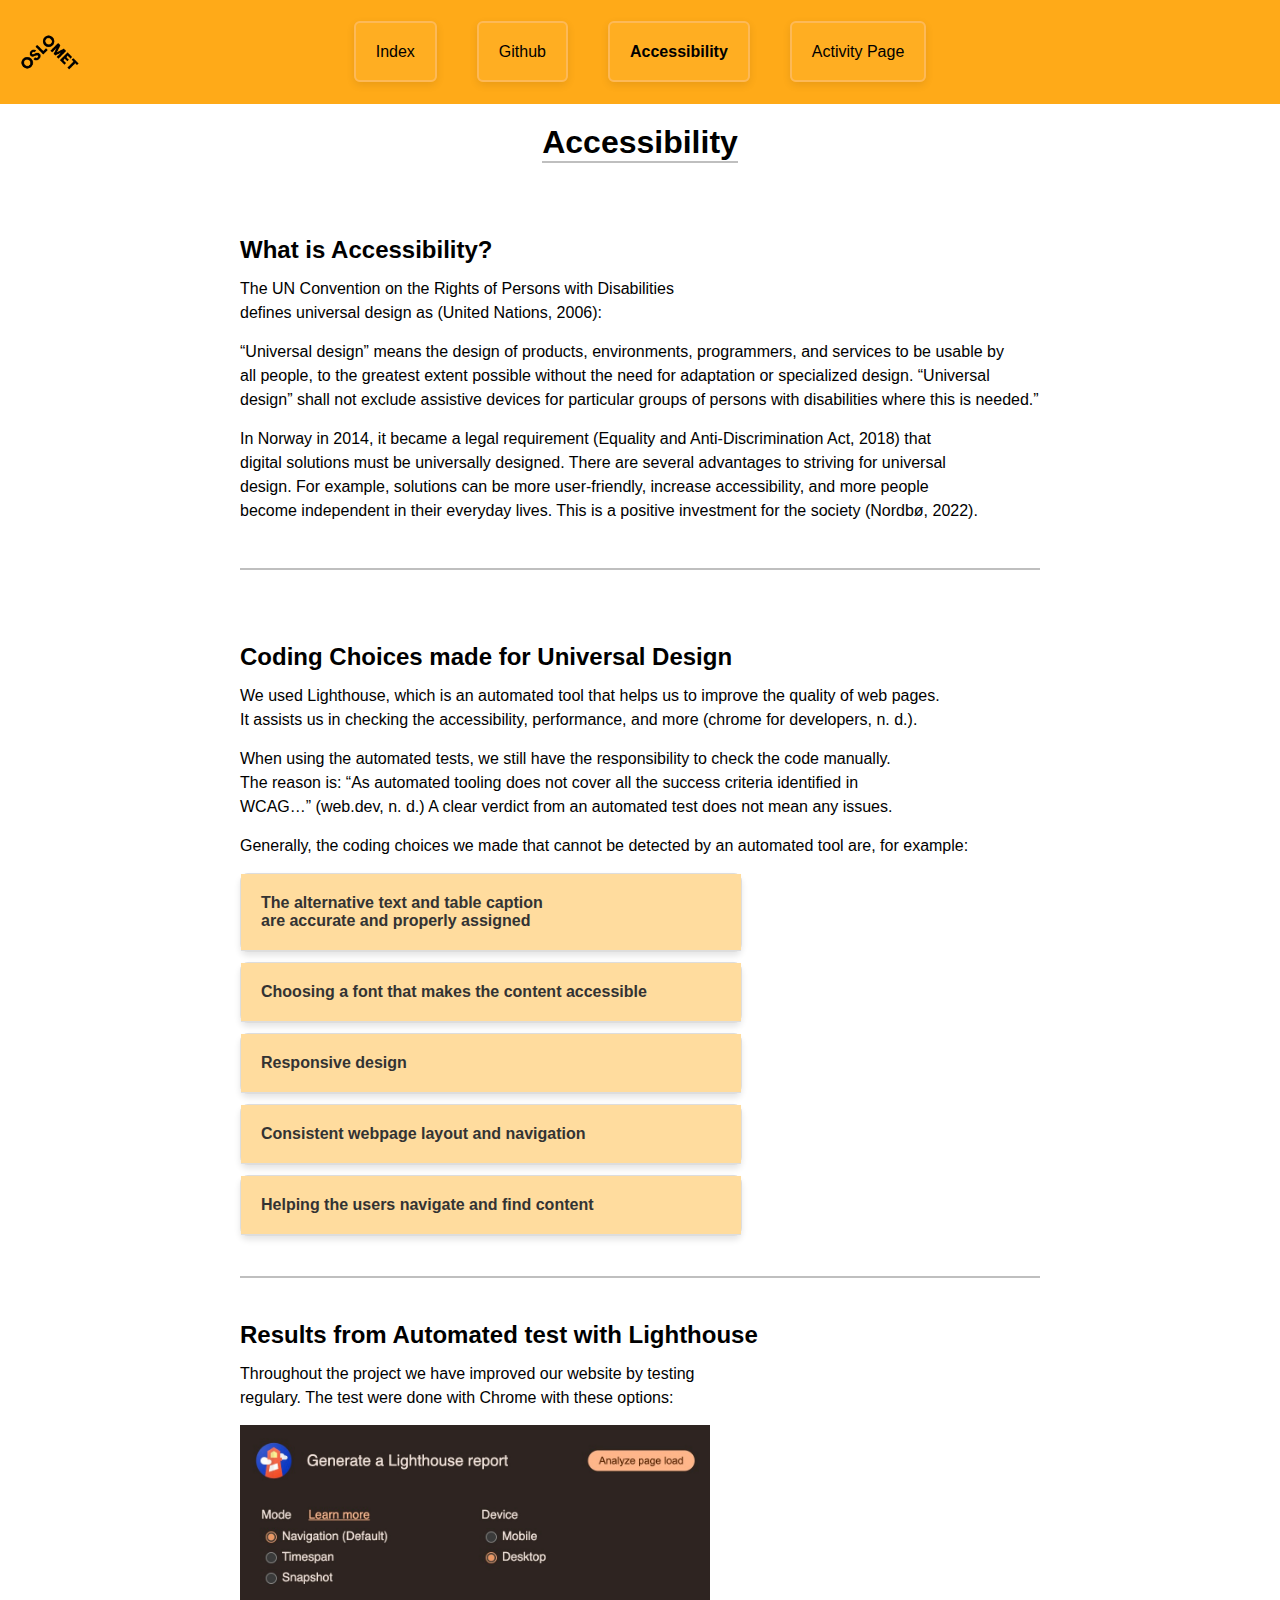
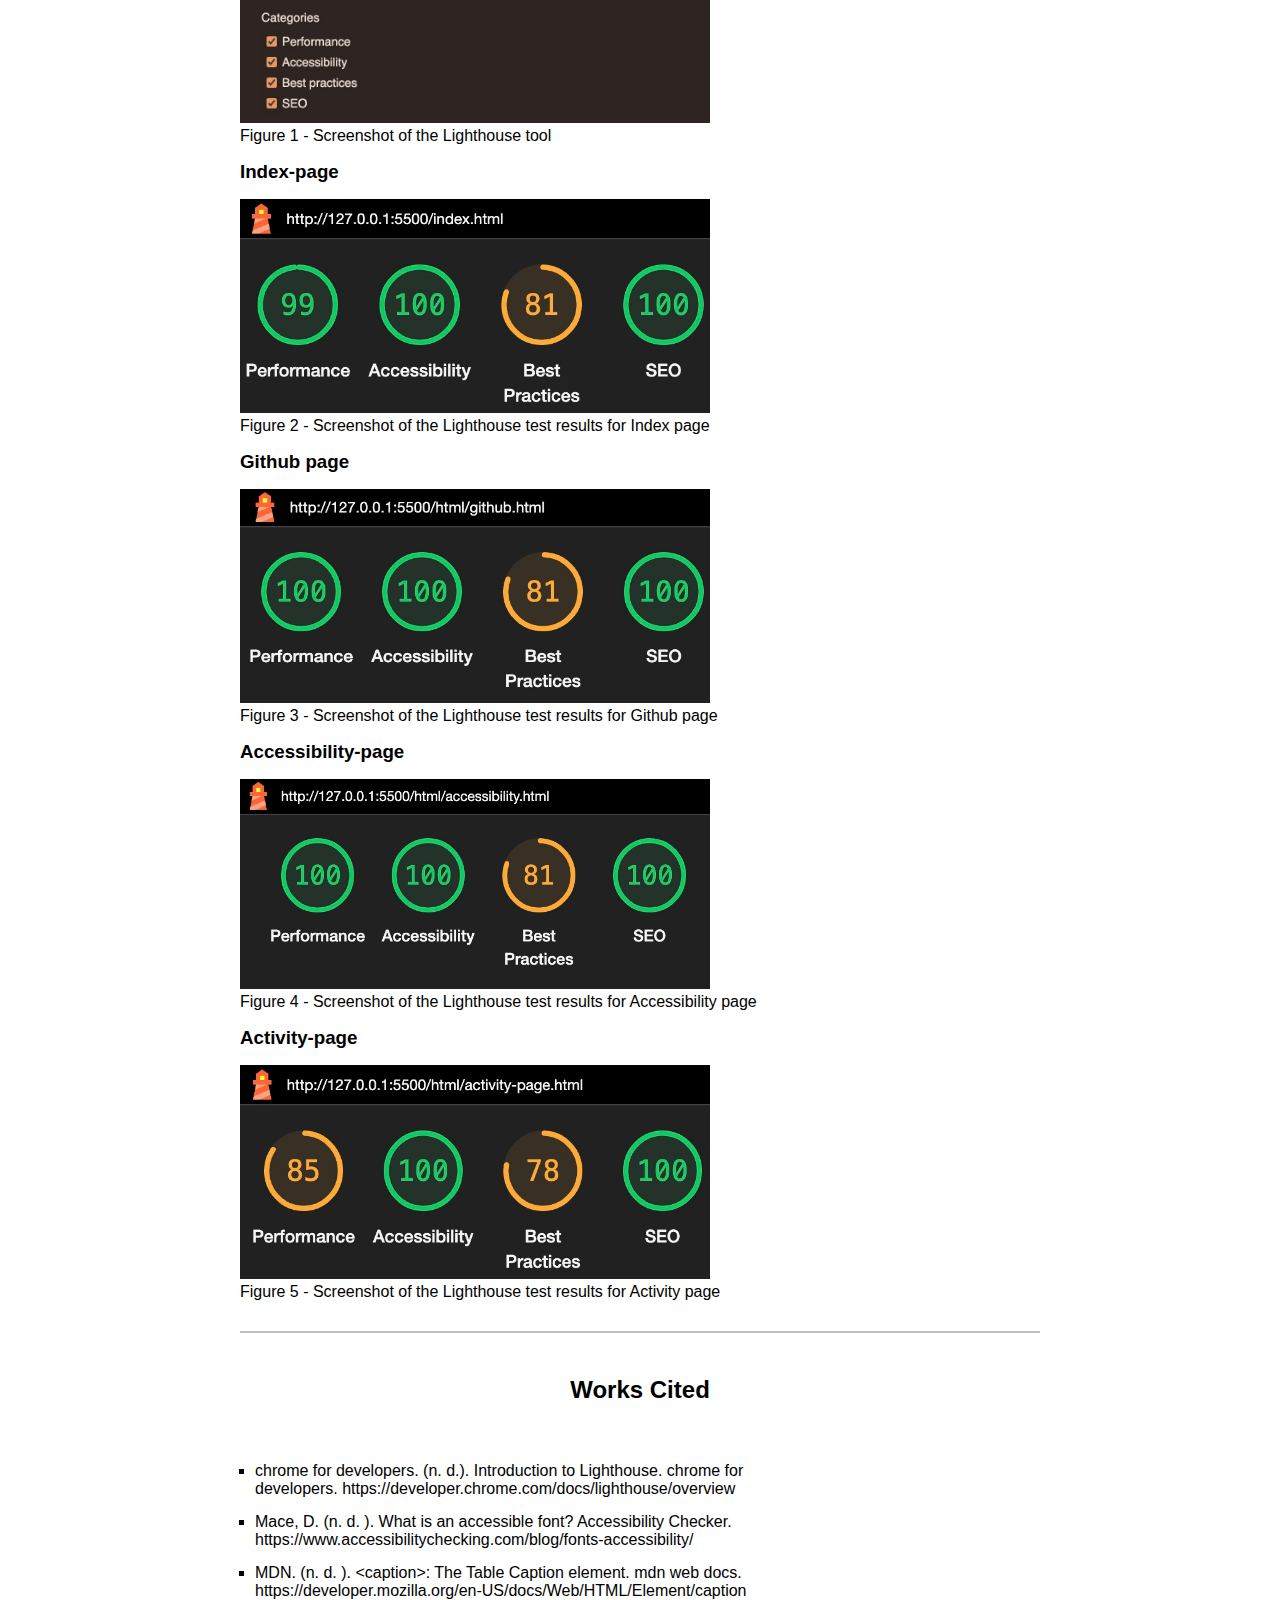
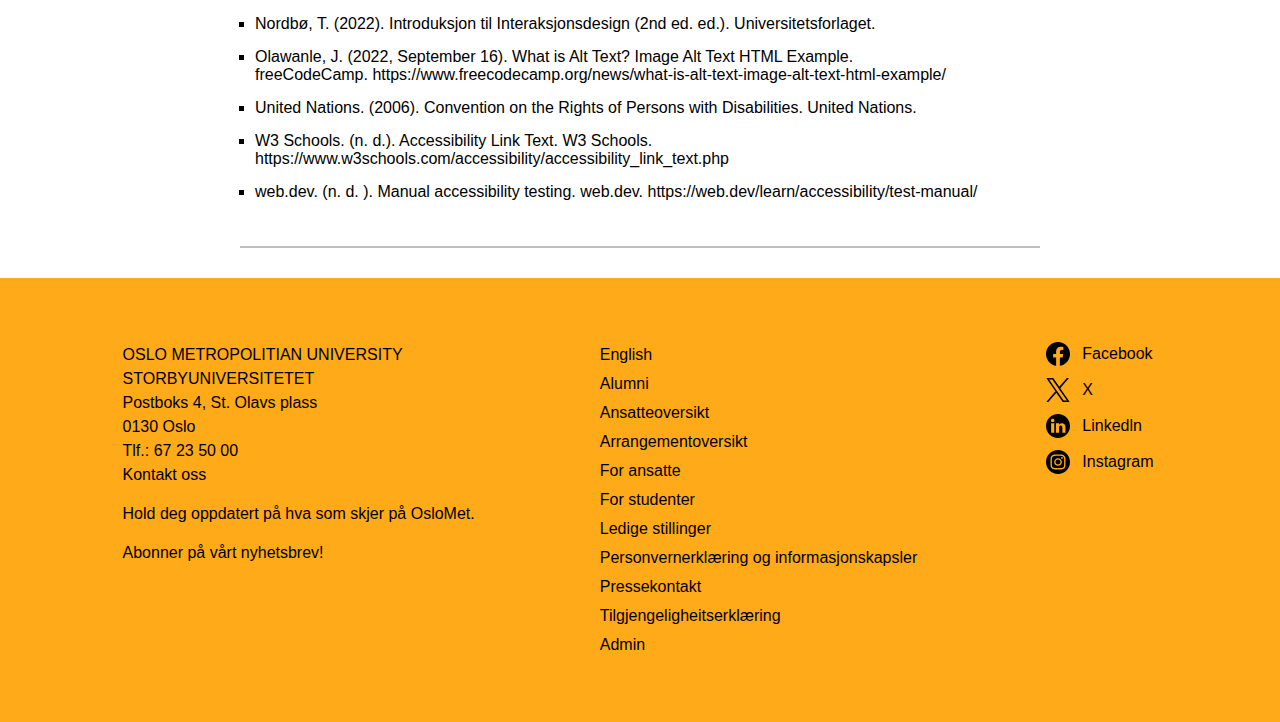
==== html/accessibility.html @ 54fba066 "fixed so oslomet logo hav height and width in accessibvility and activity page" ====
<!DOCTYPE html>
<html lang="en">
    <head>
        <meta charset="UTF-8">
        <meta name="viewport" content="width=device-width, initial-scale=1.0">
        <meta name="description" content="Accessibility Statement for Our Website">
        <link rel="stylesheet" href="../style/main.css">
        <title>Accessibility</title>
    </head>
    <body>
        <header>
            <img id="oslomet-logo" src="../media/transparent-oslomet-logo.png" height="56" width="80" alt="image of oslomet logo">
            <nav>
                <input id="menu-toggle" type="checkbox">
                <label class="dropdown-container" for="menu-toggle">
                    <div class="menu-icon"></div>
                </label>
                <ul class="menu-content">
                    <li><a href="../index.html" class="black-underline-link">Index</a></li>
                    <li><a href="github.html" class="black-underline-link">Github</a></li>
                    <li><a href="#" class="bold-text black-underline-link">Accessibility</a></li>
                    <li><a href="activity-page.html" class="black-underline-link">Activity Page</a></li>
                </ul>
            </nav>
        </header>

        <main>
            <h1>Accessibility</h1>
            <section class="main-section-container">
                    <article class="main-section-box">
                        <h2>What is Accessibility?</h2>
                        <p>
                            The UN Convention on the Rights of Persons with Disabilities
                            defines universal design as (United Nations, 2006): 
                        </p>
                        <p>
                            “Universal design” means the design of products, environments, programmers,
                            and services to be usable by all people, to the greatest extent possible 
                            without the need for adaptation or specialized design.
                            “Universal design” shall not exclude assistive devices for particular
                            groups of persons with disabilities where this is needed.”
                        </p>
                        <p>
                            In Norway in 2014, it became a legal requirement (Equality and Anti-Discrimination Act, 2018)
                            that digital solutions must be universally designed. There are several advantages to striving
                            for universal design. For example, solutions can be more user-friendly, increase accessibility,
                            and more people become independent in their everyday lives. This is a positive investment for 
                            the society (Nordbø, 2022).
                        </p>
                    </article>
            </section>

            <section class="main-section-container">
                <article class="main-section-box">
                    <h2>Coding Choices made for Universal Design</h2>
                    <p>
                        We used Lighthouse, which is an automated tool that helps us to improve the quality of web pages. 
                        It assists us in checking the accessibility, performance, and more (chrome for developers, n. d.). 
                    </p>
                    <p>
                        When using the automated tests, we still have the responsibility to check the code manually. 
                        The reason is: “As automated tooling does not cover all the success criteria identified in WCAG…” (web.dev, n. d.) 
                        A clear verdict from an automated test does not mean any issues. 
                    </p>
                    <p>
                        Generally, the coding choices we made that cannot be detected by an automated tool are, for example: 
                    </p>

                    <details>
                        <summary>The alternative text and table caption are accurate and properly assigned</summary>
                        <img src="/media/alt-text.jpeg" width="470" alt="Screenshot of html code that shows alternative text for a image">
                        <figcaption>Figure 1 - Screenshot of html code for alternative text.</figcaption>
                        <p>
                            The alternative text is not redundant and is informative and descriptive enough
                            to give the reader “…a sense of what the image is about and what message it conveys.
                            ”(Olawanle, 2022)
                        </p>
                        <img src="/media/caption-text.jpeg" width="470" alt="Screenshot of html code for table caption text.">
                        <figcaption>Figure 2 - Screenshot of html code for table caption.</figcaption>
                        <p>
                            The table caption gives the table an accessible description
                            and it describes the data presented (MDN, n. d.).
                        </p>
                    </details>

                    <details>
                        <summary>Choosing a font that makes the content accessible</summary>
                        <p>
                            The Web Content Accessibility Guidelines (WCAG) don’t define a specific font to use.
                            After doing some research and comparing different fonts, we chose different fonts based
                            on the guidelines. The goal is to make the text easy to see and read (Mace, n. d. ).
                        </p>
                        <p>
                            In addition, to make the text readable and understandable we limited the width.
                            This prevents the text from spreading out and becoming difficult to read.  
                        </p>
                    </details>

                    <details>
                        <summary>Responsive design</summary>
                        <img src="/media/media-flex.jpeg" width="470" alt="Screenshot of css code for better scaling of footer">
                        <figcaption>Figure 1 - Screenshot of css code for footer</figcaption>
                        <p>
                            Scalability is important because we are using different devices every day. 
                            The goal is to make a website that looks good and functional on all screens/devices (Nordbø, 2022). 
                        </p>
                        <p>
                            We did this by using flexboxes and media queries to, for example,
                            adapt to different viewport widths to get a seamless scaling. 
                        </p>
                    </details>

                    <details>
                        <summary>Consistent webpage layout and navigation</summary>
                        <p>
                            Similar layout and navigation of index-page, GitHub-page, 
                            and Accessibility-page to make it predictable for the readers.
                        </p>
                    </details>

                    <details>
                        <summary>Helping the users navigate and find content</summary>
                        <img src="/media/button-link.jpeg" width="470" alt="Screenshot of example of good accessible link text">
                        <figcaption>Figure 1 - Screenshot of html code for button with accessible link text</figcaption>
                        <ul class="list-decoration">
                            <li>
                                Predictable, logical order of the content of the website.
                            </li>
                            <li>The links and buttons have accessible link texts to give information 
                                to the reader about what they will expect by clicking on the link (W3 Schools, n. d.). 
                            </li>
                            <li>
                                Familiar elements, such as underlined links, blue when not visited, and purple when visited. 
                                Links can increase readability and “scanning” of pages.
                            </li>
                        </ul>
                    </details>
                </article>
                <article class="main-section-box">
                    <h2>Results from Automated test with Lighthouse</h2>
                    <p>
                        Throughout the project we have improved our website by testing regulary.
                        The test were done with Chrome with these options: 
                    </p>
                    <img src="/media/lighthouse.jpeg" width="470" height="298" alt="Screenshot of selected option for testing with the tool Lighthouse">
                        <figcaption>Figure 1 - Screenshot of the Lighthouse tool</figcaption>
                    <h3>Index-page</h3>
                    <img src="/media/lighthouse-index.jpeg" width="470" height="214" alt="Screenshot of results from Lighthouse test of index page">
                    <figcaption>Figure 2 - Screenshot of the Lighthouse test results for Index page</figcaption>
                    <h3>Github page</h3>
                    <img src="/media/lighthouse-github.jpeg" width="470" height="214" alt="Screenshot of results from Lighthouse test of github page">
                    <figcaption>Figure 3 - Screenshot of the Lighthouse test results for Github page</figcaption>
                    <h3>Accessibility-page</h3>
                    <img src="/media/lighthouse-acc.jpeg" width="470" height="210" alt="Screenshot of results from Lighthouse test of accessibility page">
                    <figcaption>Figure 4 - Screenshot of the Lighthouse test results for Accessibility page</figcaption>
                    <h3>Activity-page</h3>
                    <img src="/media/lighthouse-activity.jpeg" width="470" height="214" alt="Screenshot of results from Lighthouse test of activity page">
                    <figcaption>Figure 5 - Screenshot of the Lighthouse test results for Activity page</figcaption>
                </article>
            </section>
            <div class="main-section-container">
                <h2>Works Cited</h2>
                <section class="main-section-box">
                    <ul class="list-decoration">
                        <li>chrome for developers. (n. d.). Introduction to Lighthouse. chrome for developers. https://developer.chrome.com/docs/lighthouse/overview</li>
                        <li> Mace, D. (n. d. ). What is an accessible font? Accessibility Checker. https://www.accessibilitychecking.com/blog/fonts-accessibility/</li>
                        <li> MDN. (n. d. ). &lt;caption&gt;: The Table Caption element. mdn web docs. https://developer.mozilla.org/en-US/docs/Web/HTML/Element/caption</li>
                        <li>Nordbø, T. (2022). Introduksjon til Interaksjonsdesign (2nd ed. ed.). Universitetsforlaget.</li>
                        <li>Olawanle, J. (2022, September 16). What is Alt Text? Image Alt Text HTML Example. freeCodeCamp. https://www.freecodecamp.org/news/what-is-alt-text-image-alt-text-html-example/</li>
                        <li>United Nations. (2006). Convention on the Rights of Persons with Disabilities. United Nations.</li>
                        <li>W3 Schools. (n. d.). Accessibility Link Text. W3 Schools. https://www.w3schools.com/accessibility/accessibility_link_text.php</li>
                        <li>web.dev. (n. d. ). Manual accessibility testing. web.dev. https://web.dev/learn/accessibility/test-manual/</li>
                    </ul>
                </section>
            </div>
        </main>
        <footer class="footerflex">
            <div>
                <address class="address">
                    OSLO METROPOLITIAN UNIVERSITY<br />
                    STORBYUNIVERSITETET<br />
                    Postboks 4, St. Olavs plass<br />
                    0130 Oslo<br />
                    Tlf.: 67 23 50 00<br />
                    <a class="black-underline-link" href="https://www.oslomet.no/om/kontakt">Kontakt oss</a>
                </address>
                <p>Hold deg oppdatert på hva som skjer på OsloMet.</p>
                <a href="https://www.oslomet.no/nyhetsbrev" class="black-underline-link">Abonner på vårt nyhetsbrev!</a>
            </div>  
            <div>
                <ul class="no-bullet">
                    <li><a href="https://www.oslomet.no/en" class="black-underline-link">English</a></li>
                    <!--Bør den flyttes opp til nav bar?-->
                    <li><a href="https://www.oslomet.no/alumni" class="black-underline-link">Alumni</a></li>
                    <li><a href="https://www.oslomet.no/om/ansatteoversikt" class="black-underline-link">Ansatteoversikt</a></li>
                    <li><a href="https://www.oslomet.no/om/arrangement/arrangementsoversikt" class="black-underline-link">Arrangementoversikt</a></li>
                    <li><a href="https://www.oslomet.no/om/for-ansatte" class="black-underline-link">For ansatte</a></li>
                    <li><a href="https://www.oslomet.no/om/for-studenter" class="black-underline-link">For studenter</a></li>
                    <li><a href="https://www.oslomet.no/om/ledige-stillinger" class="black-underline-link">Ledige stillinger</a></li>
                    <li><a href="https://www.oslomet.no/om/personvernerklering-informasjonskapslar" class="black-underline-link">Personvernerklæring og informasjonskapsler</a></li>
                    <li><a href="https://www.oslomet.no/om/pressekontakt" class="black-underline-link">Pressekontakt</a></li>
                    <li><a href="https://www.oslomet.no/om/tilgjengelegheitserklering" class="black-underline-link">Tilgjengeligheitserklæring</a></li>
                    <li><a href="https://www-admin.oslomet.no/admin/view/content/58148" class="black-underline-link">Admin</a></li>
                </ul>
            </div>
            
            <div class="footerright">
                <div class="social-media">
                    <img src="../media/facebook.svg" alt="facebook social media icon" class="icon">
                    <a href="https://www.facebook.com/oslomet/" class="black-underline-link">Facebook</a>
                </div>
                <div  class="social-media">
                    <img src="../media/x.svg" alt="x icon" class="icon">
                    <a href="https://x.com/i/flow/login?redirect_after_login=%2Foslomet" class="black-underline-link">X</a>
                </div>
                <div class="social-media">
                    <img src="../media/linkedin.svg" alt="linkedin social media icon" class="icon">
                    <a href="https://www.linkedin.com/school/oslomet/posts/?feedView=all" class="black-underline-link">Linkedln</a>
                </div>
                <div  class="social-media">
                    <img src="../media/instagram.svg" alt="instagram social media icon" class="icon">
                    <a href="https://www.instagram.com/oslomet/?hl=nb" class="black-underline-link">Instagram</a>
                </div>

            </div>
        </footer>
    </body>
</html>
---- style/main.css ----
/*Stores variable colors in root to be re-used in the project*/
:root {
    --background: #ffffff;
    --primary-color: #ffaa18;
    --text-color: #000000;
}

/*Define what font and font size to be used in the project (inside the <html> element)*/
html {
    font-family: Arial, "Times New Roman", Calibri, Helvetica, Verdana,
        sans-serif; /* Based on the 'WCAG Guideline 1.4 Distinguishable'
    these fonts fulfills the requirement the best, info from https://www.accessibilitychecking.com/blog/fonts-accessibility/#stk-5 */
    font-size: 1rem;
}

/*Remove all default margin and padding for all elements, this gives precise control  */
* {
    margin: 0;
    padding: 0;
}

/*Gives the background color of the document the color of -> variable --background*/
body {
    background-color: var(--background);
}

h1 {
    color: var(--text-color);
    font-weight: 800;
    text-align: center;
    margin: 20px auto 0px;
    border: solid rgba(0, 0, 0, 0.252);
    border-width: 0px 0px 2px;
}

/*Gives the text color for these elements (h1,h2,h3) the color of -> variable --text-color */
p,
h2,
h3 {
    color: var(--text-color);
    margin: 15px 0px;
    line-height: 1.5rem;
}


/* Used to apply bold styling to an element, without indicating a higher level of importance like the <strong> element. https://developer.mozilla.org/en-US/docs/Web/HTML/Element/strong */
.bold-text {
    font-weight: bold;
}

/*Gives all links a yellow underline with a 2px thickness*/
a {
    text-decoration: underline;
    text-decoration-color: var(--primary-color);
    text-decoration-thickness: 2px;
    color: blue;
    line-height: 1.5rem;
}

a:hover {
    text-decoration-color: black;
}
a:visited {
    color: rgb(134, 0, 146);
}

.black-underline-link:visited {
    color: var(--text-color);
}
.black-underline-link {
    color: var(--text-color);
}

/*li {list-style: none;} /* Removes all bullet points. Text that need bullet points have the class "bullet-points" */

ul li { /* Trengs det her å legge ul og?*/
    list-style: none;
}
.list-decoration {
    word-break: break-word; /* Handle word breaking */
}
.list-decoration li {
    list-style-position: outside;
    list-style: square;
    margin: 15px;
}


/*targets bullet points to style
.list-decoration li {
    margin: 10px;
}
.list-decoration li::before {
    content: "▲";
    color: var(--primary-color);
    padding: 10px;
    
} */

img {
    max-width: 100%; /* makes sure the image stays within the borders of its parent component*/
    max-height: 100%
}

/* Header specific styling*/

header {
    max-width: 100%;
    display: flex;
    align-items: center;
    justify-content: space-evenly; /*Spaces its children evenly across the header*/
    top: 0;
    padding: 40px 20px;
    background-color: var(
        --primary-color
    ); /* The color follow WCAG 2.1 AA based on a contrast ratio of 4.5:1. The ratio for this color is 11.02:1.
    The pairings have sufficient contrast for use with normal text, large text and graphics. Checked the contrast ratio with https://venngage.com/tools/accessible-color-palette-generator */
}

#oslomet-logo {
    position: absolute;
    max-width: 80px;
    margin: 0px 10px;
    left: 0;
}

/* Hamburger menu without javascript. The code is taken from the lecturer's tutorial of hamburger menu */

#menu-toggle {
    display: none;
} /* Hides the checkbox, which makes the menu toggle clickable without javascript */

@media (min-width: 761px) {
    .menu-content {
        display: flex;
        justify-content: space-evenly;
        list-style: none;
    }
}

.menu-content li a {
    /*makes buttons for the header menu when not in mobile version*/
    padding: 20px;
    margin: 0px 20px;
    border: 2px solid rgba(253, 188, 104, 0.774); /*adds subtle borde to highlight the edges*/ 
    background-color:#ffae22;
    border-radius: 6px; 
    text-align: center; 
    box-shadow: 0 3px 8px 0px rgba(0, 0, 0, 0.089);
    text-decoration: none; 
    transition: background-color 0.2s ease, color 0.2s ease; 
    cursor: pointer; 
}
.menu-content li a:hover {
    /*enables interactivity when hovering the button*/
    background-color: white;
    color: rgb(231, 150, 0); 
}


@media (max-width: 760px) {
    /* The hamburger menu will replace the row-menu at 700px */
    header {
        /*Ensure the hamburge menu will be on the left side when below 700px*/
        justify-content: left;
    }
    #oslomet-logo {
        right: 0;
        left: auto;
    }
    .menu-content li a {
        /* Remove the button-like appearance for the hamburger menu */
        padding: 0;
        margin: 0;
        border: none;
        background-color: transparent;
        box-shadow: none;
        border-radius: 0;
        text-decoration: underline; 
    }
    .menu-content li a:hover {
        /* Minimal hover effect for mobile */
        background-color: transparent;
        color: var(--primary-color);
        text-decoration: none;
    }
    .menu-content {
        position: sticky;
        z-index: 1; /* Ensure it's in front of other content*/
        list-style: none;
    }
    .menu-icon {
        display: block;
        background-image: url(../media/menu.svg); /* This hamburger menu icon is from https://fonts.google.com/icons */
        background-size: cover;
        filter: brightness(0);
        height: 40px;
        width: 40px;
    }

    .dropdown.container {
        cursor: pointer;
    }

    .menu-content li {
        height: 0px;
        overflow: hidden;
    }

    #menu-toggle:checked ~ .menu-content li {
        height: 1rem;
        width: auto;
        text-align: left;
        padding: 0.5rem 0.5rem 0.5rem 0.5rem;
        background-color: white;
        box-shadow: 0 8px 16px 0px rgba(0, 0, 0, 0.2);
    }

    nav {
        display: flex;
        height: 40px;
    }
}

/*Styling main*/
main {
    margin: 0 15% 30px;
    display: flex;
    flex-direction: column;
    gap: 30px;
    flex-wrap: wrap;
}
/*Reduce margin for the content when entering mobile*/
@media (max-width: 1200px) {
    main {
        margin: 0 8% 30px;
    }
}


/*Styling for course information on index-page*/
.main-section-container {
    display: flex;
    align-items: center;
    flex-direction: column;
    flex-wrap: nowrap;
}

.main-section-box {
    padding: 30px 0px 30px;
    width: 100%;
    max-width: 800px;
    text-wrap: balance;
    border: solid rgba(0, 0, 0, 0.252);
    border-width: 0px 0px 2px;
}

details {
    max-width: 500px;
    border: 1px solid #ddd;
    border-radius: 8px;
    margin: 10px 0;
    background-color: #f9f9f9;
    box-shadow: 0 4px 6px rgba(0, 0, 0, 0.1);
    transition: all 0.3s ease-in-out;
}
summary {
    cursor: pointer;
    padding: 20px;
    font-size: 1rem;
    font-weight: 600;
    color: #333;
    background-color: #ffdc9e;
    border-bottom: 1px solid #ddd;
    display: flex;
    transition: background-color 0.2s ease-in-out;
}

summary:hover {
    background-color: #ffffff;
}

/*This applies the styling to the details element, but excludes it's child summary. */
details > *:not(summary) {
    padding: 15px;
    font-size: 0.9rem;
    color: #555;
    line-height: 1.5rem;
}

details img {padding: 15px 15px 0 15px;}
details p {padding: 0 15px 0 15px}
figcaption {padding-bottom: 0 10px;}


/*main img {
    margin-top: 40px;
} Måtte kommentere ut fordi det påvirket margin av bildene i toggle boksene. La inn en klasse som den for forsidebildet til activitypage i forsidebildet til index*/

/* Used @media to help with scaling of the info-box. */
.page-header-container {
    background-color: #eaeaea; /* Contrast ratio of 17.46:1 with black text, follows WCAG 2.1 AA. Checked the contrast ratio with https://venngage.com/tools/accessible-color-palette-generator. */
    display: flex;
    padding: 30px;
    margin-bottom: -20px;
    justify-content: space-evenly;
    flex-direction: row;
    align-items: flex-start;
    gap: 10px;
    max-width: 100%;
}

@media (max-width: 1031px) {
    .page-header-container {
        gap: 30px;
        flex-direction: column;
    }
}


.topic-group li {
    border: 1px solid #a2a2a2; /* Contrast ratio of 8.23:1 with black text, follows WCAG 2.1 AA. */
    padding: 15px;
    background-color: #eaeaea;
    border-radius: 5px;
    width: fit-content;
}

table {
    width: 100%;
    background: #eaeaea;
    border-collapse: collapse;
}
th,
td {
    border: 1px solid;
    padding: 10px;
    text-align: center;
}
th {
    background-color: #d3d3d3; /* Contrast ratio of #D3D3D3 with black text, follows WCAG 2.1 AA */
}

/* adding margin on top and bottom, to give some spacing between sections */

.address {
    font-style: normal;
    padding: 5px 5px 0px 0px;
    line-height: 1.5rem;
}

/* CSS FOR ACTIVITY PAGE*/

/* Styled the hero heading for a visually appealing. 
Using inspiration and code examples from: https://www.w3schools.com/howto/howto_css_hero_image.asp */
.intro-section {
    position: relative;
    text-align: center;
}

.intro-image {
    max-width: 100%;
    height: auto;
    margin-top: 40px;
}

.info {
    overflow: hidden;
    margin: 0 auto;
    display: flex;
    flex-wrap: wrap;
    flex-direction: row;
    justify-content: space-evenly;
    row-gap: 10px;
    padding: 40px;
    box-sizing: border-box;
}


/* Gives the informaton box a background effect making it easier to see the boxes */
.information-box {
    flex: 1 1 30%;

    max-width: 400px;
    display: flex;
    flex-direction: column;
    align-items: center;
    margin: 10px; /*sett 20px til 10px for at boksene skal være ved siden av hverandre*/
    background-color: #f9f9f9;
    box-shadow: 0 0 15px rgba(0, 0, 0, 0.4);
    padding: 10px;
    border-radius: 5px;
}

/* Only activates when the screens width is 768px or less */
@media (max-width: 768px) {
    .information-box {
        flex: 1 1 90%;
        padding: 0 15px 10px;
        margin: 5px auto;
    }
}

.img-illustration {
    width: 100%;
    height: auto;
    max-width: 350px;
    object-fit: cover;
    display: block;
}

.information {
    flex-grow: 1;
    display: flex;
    align-items: center;
    text-align: center;
    margin-bottom: 20px;
}

/* Styling for the buttons link */
.link-button {
    text-decoration: none;
    border: initial;
    background-color: initial;
    background-color: #60bdff;
    padding: 10px 15px;
    color: black !important; /* Ensures the text is black regardless of parent styles. Source: https://www.w3schools.com/css/css_important.asp */
    border-radius: 25px;
    font-size: 0.7rem;
}
/* Wrapper for position of the button links */
.link-button {
    margin-top: auto;
}

/* Hover effect for the button links */
.link-button:hover {
    cursor: pointer;
    box-shadow: 5px 5px 10px rgba(0, 0, 0, 0.15);
    text-decoration: underline;
}

/* CSS FRA MANDI*/

/* Styling for the field section container */
.field-section {
    display: flex;
    flex-direction: column;
    align-items: center;
    justify-content: center;
    text-align: center;
    padding: 20px;
}

/* Styling for the main heading in the bottom section*/
.main-heading {
    margin-bottom: 15px;
}

/* Styling for introducton text in bottom section*/
.intro-text {
    max-width: 880px;
    margin: 0 auto;
}
/* Styling for the individual field boxes*/
.field-box {
    display: flex;
    flex-direction: column;
    align-items: center;
    max-width: 225px;
    width: 100%;
    text-align: center;
    background-color: #f9f9f9;
    padding: 30px;
    border-radius: 5px;
    box-shadow: 0 0 10px rgba(0, 0, 0, 0.4);
}
/* Styling to make container for all field boxes*/
.container-field {
    padding: 50px 0;
    max-width: 1150px;
    margin: 0 auto;
    display: flex;
    flex-wrap: wrap;
    column-gap: 20px;
    justify-content: center;
    row-gap: 30px;
    margin-bottom: 20px;
}
/* Styling for images inside the field boxes */
.img-field {
    height: auto;
    border-radius: 10px;
    width: 100%; /* or max-width: 100%; */
}
/* Styling for headings inside the field boxes */
.info-heading {
    font-size: 1.2rem;
    margin: 10px 0;
}

/* Styling for the description text inside the field boxes */
.info-description {
    font-size: 0.9rem;
    margin: 10px 0;
    color: #222;
}

/* Styling for the extra information about fields in Oslo */
.field-information {
    max-width: 800px;
    margin: auto;
    padding: 20px;
    background-color: #60bdff;
    border-radius: 8px;
    box-shadow: 0 4px 6px rgba(0, 0, 0, 0.2);
    text-align: center;

    /* Styling for the text about fields in Oslo */
}
.field-text {
    font-size: 1rem;
    color: #000000;
}
/* Responsive styling for mobile devices */
@media (max-width: 768px) {
    .info-box {
        max-width: 100%; /* Full width on smaller screens */
    }
    .container {
        flex-direction: column;
        gap: 15px;
    }
    .info.box {
        max-width: 100%;
        padding: 20px;
    }
}

/* Styled the table so that it is easier for the user to know where they are on the table. 
For example, having different colors on the rows 
Code used in https://www.w3schools.com/css/css_table.asp*/

.info-table {
    border-collapse: collapse;
    width: 100%;
}

.info-table td,
.info-table th {
    border: 1px solid #ddd;
    padding: 15px;
}

.info-table tr:nth-child(even) {
    background-color: #f2f2f2;
}

/* Mobile responsiveness tables */
/*Inspired technique retrieved from https://codepen.io/AllThingsSmitty/pen/MyqmdM*/
@media (max-width: 820px) {
    td {
        display: block;
        text-align: right;
    }

    th {
        display: none;
    }

    table td[rowspan] {
        font-weight: bold;
    }

    .mobile-header-color {
        background-color: rgb(211, 211, 211);
    }

    .mobile-tr {
        border-top: 1.4rem solid #ffffff;
        margin-top: 0.2rem;
        display: block;
    }
    table td[data-label]::before {
        content: attr(data-label) ":  ";
        font-weight: bold;
        font-size: 0.8rem;
        text-transform: uppercase;
        float: left;
    }
}

caption {
    text-align: left;
    padding: 20px 10px 10px 0;
    margin-top: 10px;
}

/* ASIDE STARTS HERE*/

aside {
    background-color: #fdbf60;
    max-width: 100%;
    margin-top: 40px;
}
.aside-container {
    /*Container has display flex and columns to make it wrap into boxes that displays horizontally instead of vertically.*/
    display: flex;
    flex-direction: column;
    margin: auto;
    /*Display max 1000px instead of having % margin, so the boxes does not scale to wide on wide-screen devices*/
    max-width: 1000px;
    /*gap adds additional spacing between the boxes*/
    gap: 30px;
    padding: 50px 0px;
}

.info-aside {
    padding: 35px;
    gap: 10px;
    /* Subtle border and background for emphasis*/
    background: #fffaf1;

    border: 1.5px solid #ffd395;
    border-radius: 8px;
    box-shadow: 0 2px 4px rgba(0, 0, 0, 0.05);
}

@media (max-width: 862px) {
    .info-aside {
        margin: 0%;
        border-radius: 0px;
    }
    .aside-container {
        max-width: 100%;
    }
}

.info-aside:hover {
    box-shadow: 0 4px 8px rgba(0, 0, 0, 0.1);
}

.img-leader {
    max-width: 190px;
    height: auto;
    padding-top: 25px;
    padding-right: 30px;
}

.img-story {
    max-width: 100%;
    height: auto;
    padding-top: 25px;
}

/* FOOTER STARTS HERE */

footer {
    max-width: 100%;
    background-color: var(--primary-color);
    bottom: 0;
    padding: 60px; /* Uniform padding for consistency */
}
footer li {
    /*Give some extra spacing for the list in the footer*/
    margin: 5px 0px;
}

.footerflex {
    display: flex;
    justify-content: space-around;
    align-items: flex-start;
    flex-wrap: wrap;
}

@media (max-width: 900px) {
    .footerflex {
        flex-direction: column;
        gap: 20px;
    }
}

/* Turned it to flexboxs, so it would be possible to place the social media icons beside the text/link */
.footerright {
    display: flex;
    justify-content: space-around;
    flex-direction: column;
    align-items: flex-start;
    padding: 4px;
}

.social-media {
    display: flex;
    align-items: center;
    padding-top: 0px;
    padding-bottom: 12px;
}

.icon {
    /* The free icons is from https://www.iconfinder.com/ */
    height: 24px;
    width: 24px;
    margin-right: 12px;
}

/* FOOTER ENDS HERE*/
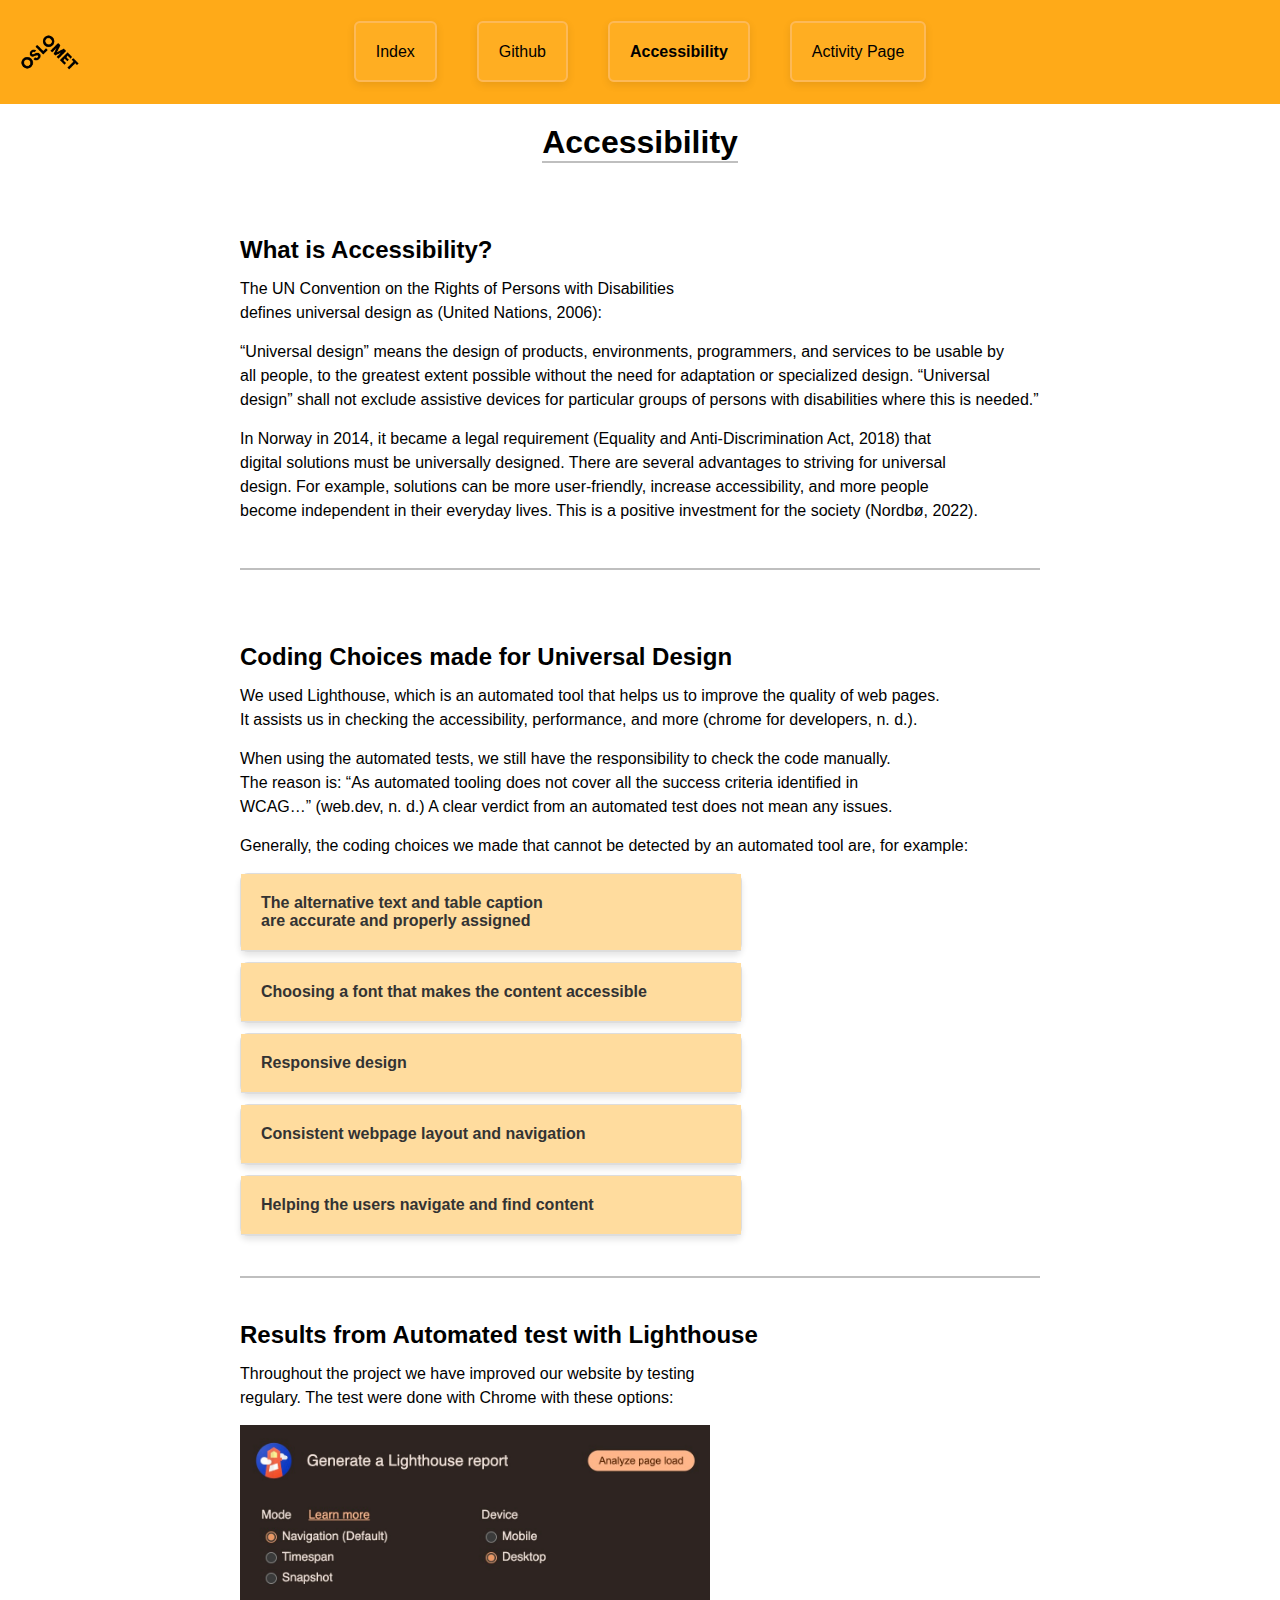
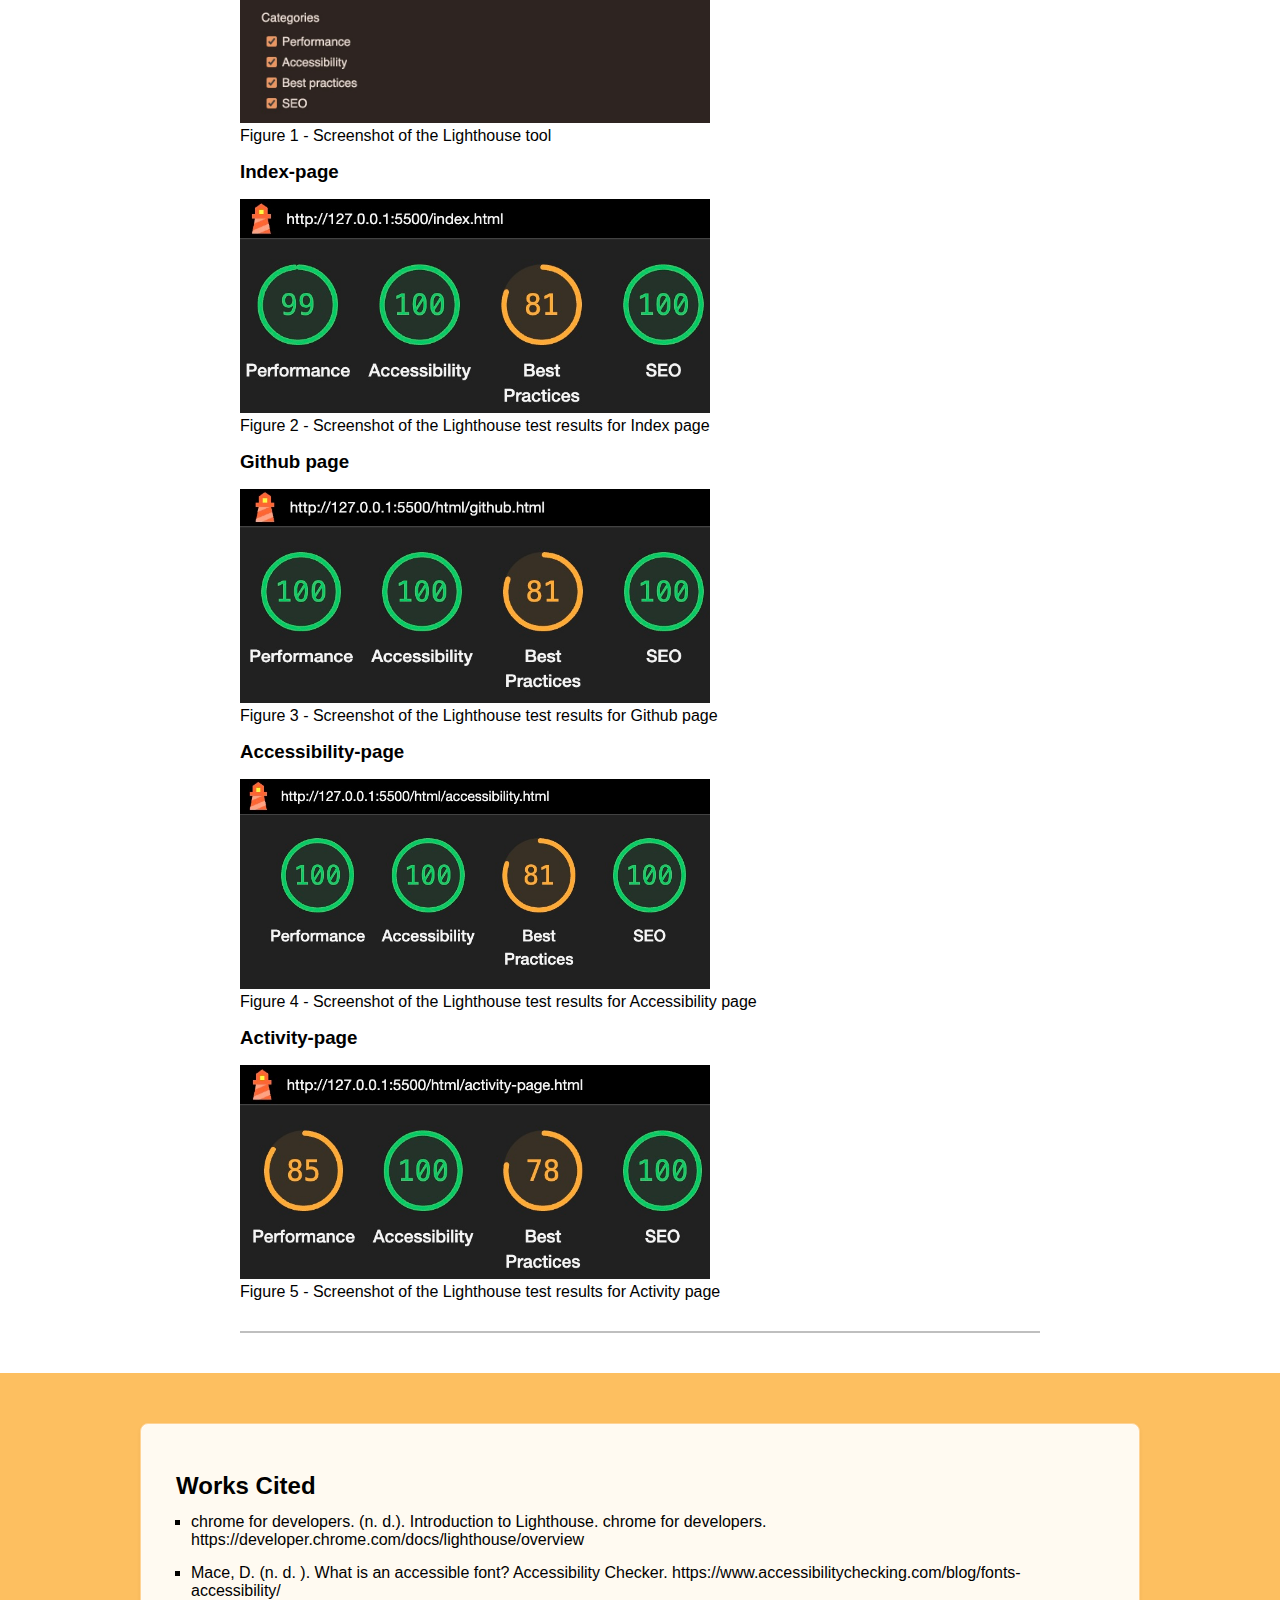
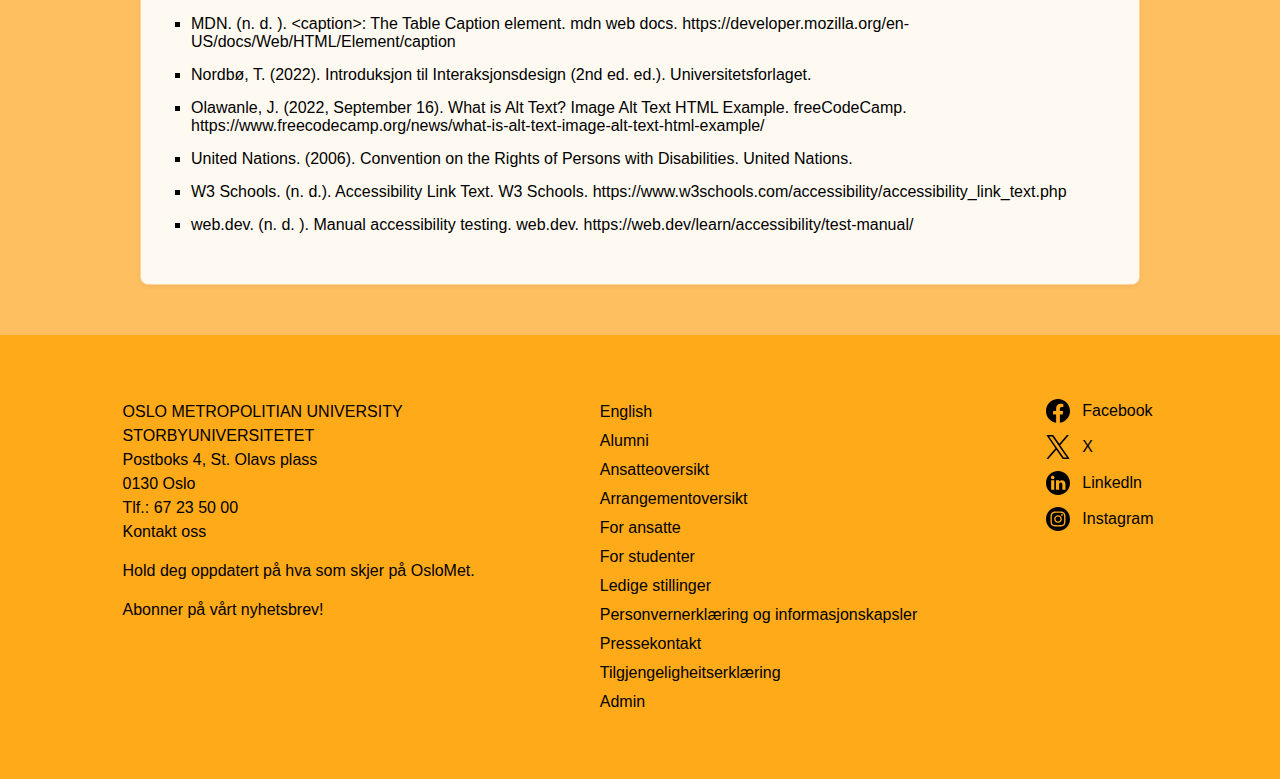
==== commit 4737fd5d: "reworked aside for github and accessibility" ====
--- a/html/accessibility.html
+++ b/html/accessibility.html
@@ -157,10 +157,12 @@
                     <img src="/media/lighthouse-activity.jpeg" width="470" height="214" alt="Screenshot of results from Lighthouse test of activity page">
                     <figcaption>Figure 5 - Screenshot of the Lighthouse test results for Activity page</figcaption>
                 </article>
-            </section>
-            <div class="main-section-container">
-                <h2>Works Cited</h2>
-                <section class="main-section-box">
+            </section>   
+        </main>
+        <aside> 
+            <section class="aside-container">
+                <article class="info-aside">
+                    <h2>Works Cited</h2>
                     <ul class="list-decoration">
                         <li>chrome for developers. (n. d.). Introduction to Lighthouse. chrome for developers. https://developer.chrome.com/docs/lighthouse/overview</li>
                         <li> Mace, D. (n. d. ). What is an accessible font? Accessibility Checker. https://www.accessibilitychecking.com/blog/fonts-accessibility/</li>
@@ -171,9 +173,9 @@
                         <li>W3 Schools. (n. d.). Accessibility Link Text. W3 Schools. https://www.w3schools.com/accessibility/accessibility_link_text.php</li>
                         <li>web.dev. (n. d. ). Manual accessibility testing. web.dev. https://web.dev/learn/accessibility/test-manual/</li>
                     </ul>
-                </section>
-            </div>
-        </main>
+            </article>
+        </section>
+    </aside>
         <footer class="footerflex">
             <div>
                 <address class="address">
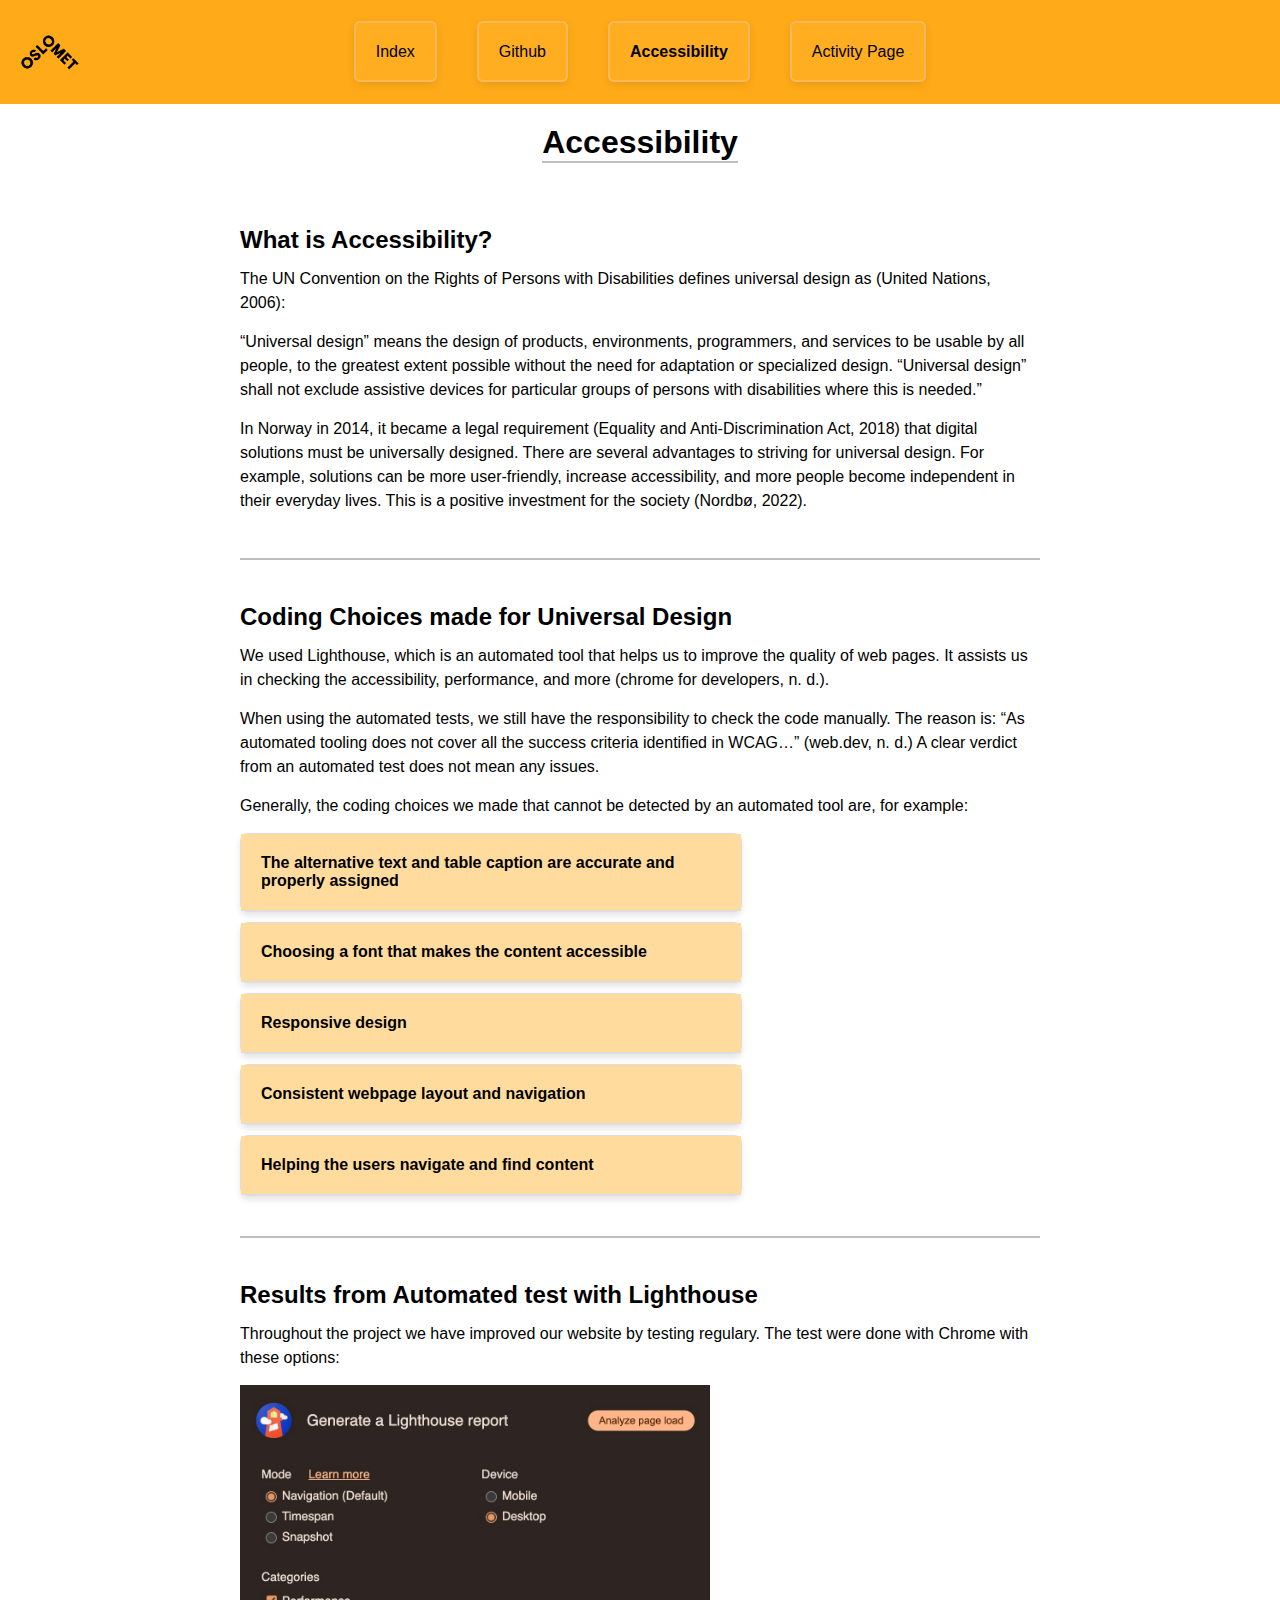
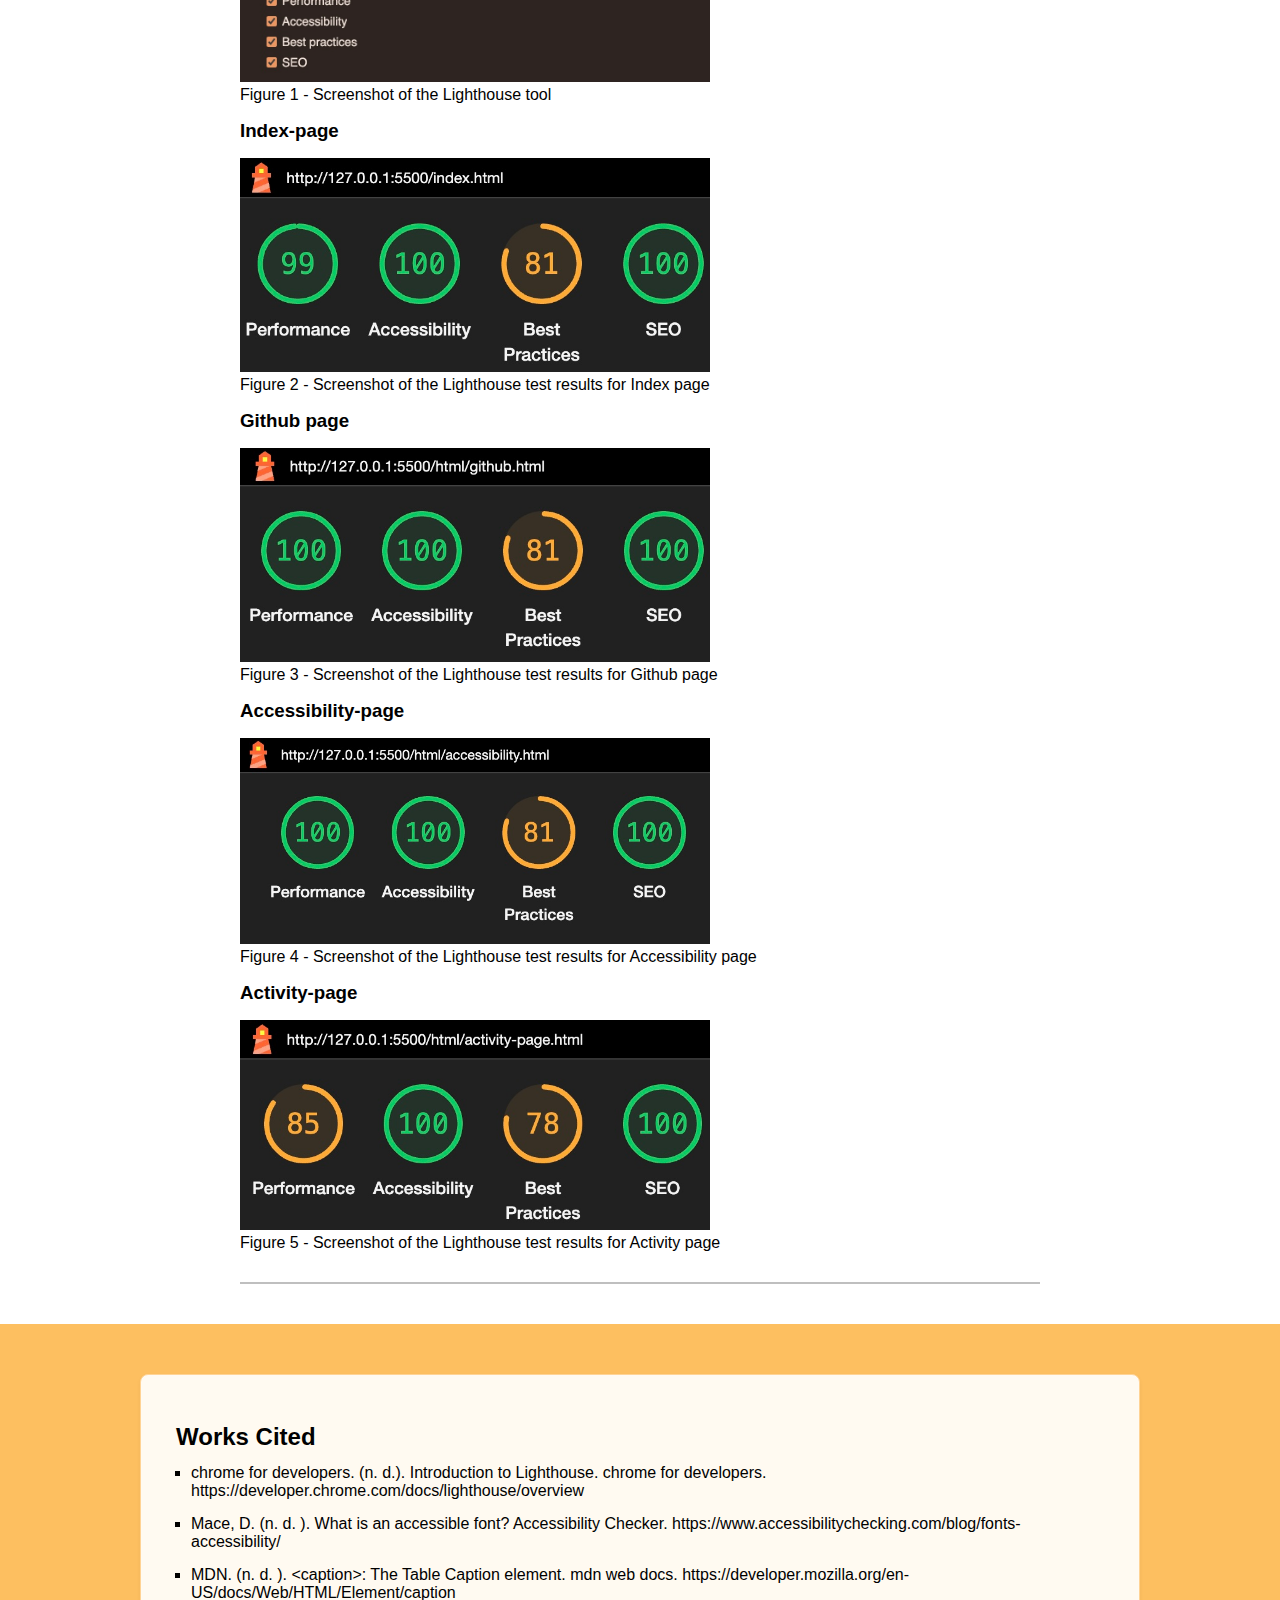
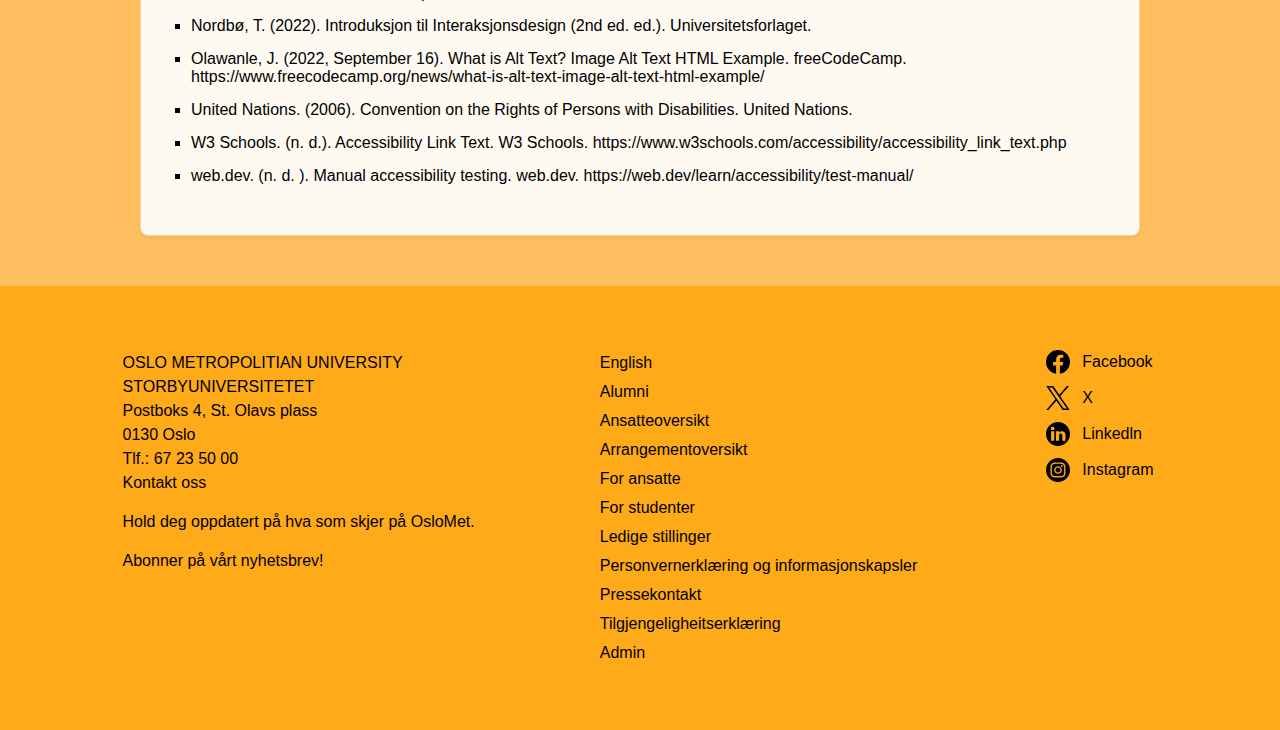
==== commit dcb6f617: "formating" ====
--- a/html/accessibility.html
+++ b/html/accessibility.html
@@ -1,25 +1,53 @@
 <!DOCTYPE html>
 <html lang="en">
     <head>
-        <meta charset="UTF-8">
-        <meta name="viewport" content="width=device-width, initial-scale=1.0">
-        <meta name="description" content="Accessibility Statement for Our Website">
-        <link rel="stylesheet" href="../style/main.css">
+        <meta charset="UTF-8" />
+        <meta name="viewport" content="width=device-width, initial-scale=1.0" />
+        <meta
+            name="description"
+            content="Accessibility Statement for Our Website"
+        />
+        <link rel="stylesheet" href="../style/main.css" />
         <title>Accessibility</title>
     </head>
     <body>
         <header>
-            <img id="oslomet-logo" src="../media/transparent-oslomet-logo.png" height="56" width="80" alt="image of oslomet logo">
+            <img
+                id="oslomet-logo"
+                src="../media/transparent-oslomet-logo.png"
+                height="56"
+                width="80"
+                alt="image of oslomet logo"
+            />
             <nav>
-                <input id="menu-toggle" type="checkbox">
+                <input id="menu-toggle" type="checkbox" />
                 <label class="dropdown-container" for="menu-toggle">
                     <div class="menu-icon"></div>
                 </label>
                 <ul class="menu-content">
-                    <li><a href="../index.html" class="black-underline-link">Index</a></li>
-                    <li><a href="github.html" class="black-underline-link">Github</a></li>
-                    <li><a href="#" class="bold-text black-underline-link">Accessibility</a></li>
-                    <li><a href="activity-page.html" class="black-underline-link">Activity Page</a></li>
+                    <li>
+                        <a href="../index.html" class="black-underline-link">
+                            Index
+                        </a>
+                    </li>
+                    <li>
+                        <a href="github.html" class="black-underline-link">
+                            Github
+                        </a>
+                    </li>
+                    <li>
+                        <a href="#" class="bold-text black-underline-link">
+                            Accessibility
+                        </a>
+                    </li>
+                    <li>
+                        <a
+                            href="activity-page.html"
+                            class="black-underline-link"
+                        >
+                            Activity Page
+                        </a>
+                    </li>
                 </ul>
             </nav>
         </header>
@@ -27,111 +55,176 @@
         <main>
             <h1>Accessibility</h1>
             <section class="main-section-container">
-                    <article class="main-section-box">
-                        <h2>What is Accessibility?</h2>
-                        <p>
-                            The UN Convention on the Rights of Persons with Disabilities
-                            defines universal design as (United Nations, 2006): 
-                        </p>
-                        <p>
-                            “Universal design” means the design of products, environments, programmers,
-                            and services to be usable by all people, to the greatest extent possible 
-                            without the need for adaptation or specialized design.
-                            “Universal design” shall not exclude assistive devices for particular
-                            groups of persons with disabilities where this is needed.”
-                        </p>
-                        <p>
-                            In Norway in 2014, it became a legal requirement (Equality and Anti-Discrimination Act, 2018)
-                            that digital solutions must be universally designed. There are several advantages to striving
-                            for universal design. For example, solutions can be more user-friendly, increase accessibility,
-                            and more people become independent in their everyday lives. This is a positive investment for 
-                            the society (Nordbø, 2022).
-                        </p>
-                    </article>
+                <article class="main-section-box">
+                    <h2>What is Accessibility?</h2>
+                    <p>
+                        The UN Convention on the Rights of Persons with
+                        Disabilities defines universal design as (United
+                        Nations, 2006):
+                    </p>
+                    <p>
+                        “Universal design” means the design of products,
+                        environments, programmers, and services to be usable by
+                        all people, to the greatest extent possible without the
+                        need for adaptation or specialized design. “Universal
+                        design” shall not exclude assistive devices for
+                        particular groups of persons with disabilities where
+                        this is needed.”
+                    </p>
+                    <p>
+                        In Norway in 2014, it became a legal requirement
+                        (Equality and Anti-Discrimination Act, 2018) that
+                        digital solutions must be universally designed. There
+                        are several advantages to striving for universal design.
+                        For example, solutions can be more user-friendly,
+                        increase accessibility, and more people become
+                        independent in their everyday lives. This is a positive
+                        investment for the society (Nordbø, 2022).
+                    </p>
+                </article>
             </section>
 
             <section class="main-section-container">
                 <article class="main-section-box">
                     <h2>Coding Choices made for Universal Design</h2>
                     <p>
-                        We used Lighthouse, which is an automated tool that helps us to improve the quality of web pages. 
-                        It assists us in checking the accessibility, performance, and more (chrome for developers, n. d.). 
-                    </p>
-                    <p>
-                        When using the automated tests, we still have the responsibility to check the code manually. 
-                        The reason is: “As automated tooling does not cover all the success criteria identified in WCAG…” (web.dev, n. d.) 
-                        A clear verdict from an automated test does not mean any issues. 
-                    </p>
-                    <p>
-                        Generally, the coding choices we made that cannot be detected by an automated tool are, for example: 
-                    </p>
-
+                        We used Lighthouse, which is an automated tool that
+                        helps us to improve the quality of web pages. It assists
+                        us in checking the accessibility, performance, and more
+                        (chrome for developers, n. d.).
+                    </p>
+                    <p>
+                        When using the automated tests, we still have the
+                        responsibility to check the code manually. The reason
+                        is: “As automated tooling does not cover all the success
+                        criteria identified in WCAG…” (web.dev, n. d.) A clear
+                        verdict from an automated test does not mean any issues.
+                    </p>
+                    <p>
+                        Generally, the coding choices we made that cannot be
+                        detected by an automated tool are, for example:
+                    </p>
+
+                    <!--Details and summary for decreasing clutter, for an improved user experience-->
                     <details>
-                        <summary>The alternative text and table caption are accurate and properly assigned</summary>
-                        <img src="/media/alt-text.jpeg" width="470" alt="Screenshot of html code that shows alternative text for a image">
-                        <figcaption>Figure 1 - Screenshot of html code for alternative text.</figcaption>
-                        <p>
-                            The alternative text is not redundant and is informative and descriptive enough
-                            to give the reader “…a sense of what the image is about and what message it conveys.
-                            ”(Olawanle, 2022)
-                        </p>
-                        <img src="/media/caption-text.jpeg" width="470" alt="Screenshot of html code for table caption text.">
-                        <figcaption>Figure 2 - Screenshot of html code for table caption.</figcaption>
-                        <p>
-                            The table caption gives the table an accessible description
-                            and it describes the data presented (MDN, n. d.).
+                        <summary>
+                            The alternative text and table caption are accurate
+                            and properly assigned
+                        </summary>
+                        <img
+                            src="/media/alt-text.jpeg"
+                            width="470"
+                            alt="Screenshot of html code that shows alternative text for a image"
+                        />
+                        <figcaption>
+                            Figure 1 - Screenshot of html code for alternative
+                            text.
+                        </figcaption>
+                        <p>
+                            The alternative text is not redundant and is
+                            informative and descriptive enough to give the
+                            reader “…a sense of what the image is about and what
+                            message it conveys. ”(Olawanle, 2022)
+                        </p>
+                        <img
+                            src="/media/caption-text.jpeg"
+                            width="470"
+                            alt="Screenshot of html code for table caption text."
+                        />
+                        <figcaption>
+                            Figure 2 - Screenshot of html code for table
+                            caption.
+                        </figcaption>
+                        <p>
+                            The table caption gives the table an accessible
+                            description and it describes the data presented
+                            (MDN, n. d.).
                         </p>
                     </details>
 
                     <details>
-                        <summary>Choosing a font that makes the content accessible</summary>
-                        <p>
-                            The Web Content Accessibility Guidelines (WCAG) don’t define a specific font to use.
-                            After doing some research and comparing different fonts, we chose different fonts based
-                            on the guidelines. The goal is to make the text easy to see and read (Mace, n. d. ).
-                        </p>
-                        <p>
-                            In addition, to make the text readable and understandable we limited the width.
-                            This prevents the text from spreading out and becoming difficult to read.  
+                        <summary>
+                            Choosing a font that makes the content accessible
+                        </summary>
+                        <p>
+                            The Web Content Accessibility Guidelines (WCAG)
+                            don’t define a specific font to use. After doing
+                            some research and comparing different fonts, we
+                            chose different fonts based on the guidelines. The
+                            goal is to make the text easy to see and read (Mace,
+                            n. d. ).
+                        </p>
+                        <p>
+                            In addition, to make the text readable and
+                            understandable we limited the width. This prevents
+                            the text from spreading out and becoming difficult
+                            to read.
                         </p>
                     </details>
 
                     <details>
                         <summary>Responsive design</summary>
-                        <img src="/media/media-flex.jpeg" width="470" alt="Screenshot of css code for better scaling of footer">
-                        <figcaption>Figure 1 - Screenshot of css code for footer</figcaption>
-                        <p>
-                            Scalability is important because we are using different devices every day. 
-                            The goal is to make a website that looks good and functional on all screens/devices (Nordbø, 2022). 
-                        </p>
-                        <p>
-                            We did this by using flexboxes and media queries to, for example,
-                            adapt to different viewport widths to get a seamless scaling. 
+                        <img
+                            src="/media/media-flex.jpeg"
+                            width="470"
+                            alt="Screenshot of css code for better scaling of footer"
+                        />
+                        <figcaption>
+                            Figure 1 - Screenshot of css code for footer
+                        </figcaption>
+                        <p>
+                            Scalability is important because we are using
+                            different devices every day. The goal is to make a
+                            website that looks good and functional on all
+                            screens/devices (Nordbø, 2022).
+                        </p>
+                        <p>
+                            We did this by using flexboxes and media queries to,
+                            for example, adapt to different viewport widths to
+                            get a seamless scaling.
                         </p>
                     </details>
 
                     <details>
-                        <summary>Consistent webpage layout and navigation</summary>
-                        <p>
-                            Similar layout and navigation of index-page, GitHub-page, 
-                            and Accessibility-page to make it predictable for the readers.
+                        <summary>
+                            Consistent webpage layout and navigation
+                        </summary>
+                        <p>
+                            Similar layout and navigation of index-page,
+                            GitHub-page, and Accessibility-page to make it
+                            predictable for the readers.
                         </p>
                     </details>
 
                     <details>
-                        <summary>Helping the users navigate and find content</summary>
-                        <img src="/media/button-link.jpeg" width="470" alt="Screenshot of example of good accessible link text">
-                        <figcaption>Figure 1 - Screenshot of html code for button with accessible link text</figcaption>
+                        <summary>
+                            Helping the users navigate and find content
+                        </summary>
+                        <img
+                            src="/media/button-link.jpeg"
+                            width="470"
+                            alt="Screenshot of example of good accessible link text"
+                        />
+                        <figcaption>
+                            Figure 1 - Screenshot of html code for button with
+                            accessible link text
+                        </figcaption>
                         <ul class="list-decoration">
                             <li>
-                                Predictable, logical order of the content of the website.
-                            </li>
-                            <li>The links and buttons have accessible link texts to give information 
-                                to the reader about what they will expect by clicking on the link (W3 Schools, n. d.). 
+                                Predictable, logical order of the content of the
+                                website.
                             </li>
                             <li>
-                                Familiar elements, such as underlined links, blue when not visited, and purple when visited. 
-                                Links can increase readability and “scanning” of pages.
+                                The links and buttons have accessible link texts
+                                to give information to the reader about what
+                                they will expect by clicking on the link (W3
+                                Schools, n. d.).
+                            </li>
+                            <li>
+                                Familiar elements, such as underlined links,
+                                blue when not visited, and purple when visited.
+                                Links can increase readability and “scanning” of
+                                pages.
                             </li>
                         </ul>
                     </details>
@@ -139,91 +232,285 @@
                 <article class="main-section-box">
                     <h2>Results from Automated test with Lighthouse</h2>
                     <p>
-                        Throughout the project we have improved our website by testing regulary.
-                        The test were done with Chrome with these options: 
-                    </p>
-                    <img src="/media/lighthouse.jpeg" width="470" height="298" alt="Screenshot of selected option for testing with the tool Lighthouse">
-                        <figcaption>Figure 1 - Screenshot of the Lighthouse tool</figcaption>
+                        Throughout the project we have improved our website by
+                        testing regulary. The test were done with Chrome with
+                        these options:
+                    </p>
+                    <img
+                        src="/media/lighthouse.jpeg"
+                        width="470"
+                        height="298"
+                        alt="Screenshot of selected option for testing with the tool Lighthouse"
+                    />
+                    <figcaption>
+                        Figure 1 - Screenshot of the Lighthouse tool
+                    </figcaption>
                     <h3>Index-page</h3>
-                    <img src="/media/lighthouse-index.jpeg" width="470" height="214" alt="Screenshot of results from Lighthouse test of index page">
-                    <figcaption>Figure 2 - Screenshot of the Lighthouse test results for Index page</figcaption>
+                    <img
+                        src="/media/lighthouse-index.jpeg"
+                        width="470"
+                        height="214"
+                        alt="Screenshot of results from Lighthouse test of index page"
+                    />
+                    <figcaption>
+                        Figure 2 - Screenshot of the Lighthouse test results for
+                        Index page
+                    </figcaption>
                     <h3>Github page</h3>
-                    <img src="/media/lighthouse-github.jpeg" width="470" height="214" alt="Screenshot of results from Lighthouse test of github page">
-                    <figcaption>Figure 3 - Screenshot of the Lighthouse test results for Github page</figcaption>
+                    <img
+                        src="/media/lighthouse-github.jpeg"
+                        width="470"
+                        height="214"
+                        alt="Screenshot of results from Lighthouse test of github page"
+                    />
+                    <figcaption>
+                        Figure 3 - Screenshot of the Lighthouse test results for
+                        Github page
+                    </figcaption>
                     <h3>Accessibility-page</h3>
-                    <img src="/media/lighthouse-acc.jpeg" width="470" height="210" alt="Screenshot of results from Lighthouse test of accessibility page">
-                    <figcaption>Figure 4 - Screenshot of the Lighthouse test results for Accessibility page</figcaption>
+                    <img
+                        src="/media/lighthouse-acc.jpeg"
+                        width="470"
+                        height="210"
+                        alt="Screenshot of results from Lighthouse test of accessibility page"
+                    />
+                    <figcaption>
+                        Figure 4 - Screenshot of the Lighthouse test results for
+                        Accessibility page
+                    </figcaption>
                     <h3>Activity-page</h3>
-                    <img src="/media/lighthouse-activity.jpeg" width="470" height="214" alt="Screenshot of results from Lighthouse test of activity page">
-                    <figcaption>Figure 5 - Screenshot of the Lighthouse test results for Activity page</figcaption>
+                    <img
+                        src="/media/lighthouse-activity.jpeg"
+                        width="470"
+                        height="214"
+                        alt="Screenshot of results from Lighthouse test of activity page"
+                    />
+                    <figcaption>
+                        Figure 5 - Screenshot of the Lighthouse test results for
+                        Activity page
+                    </figcaption>
                 </article>
-            </section>   
+            </section>
         </main>
-        <aside> 
+        <aside>
             <section class="aside-container">
                 <article class="info-aside">
                     <h2>Works Cited</h2>
                     <ul class="list-decoration">
-                        <li>chrome for developers. (n. d.). Introduction to Lighthouse. chrome for developers. https://developer.chrome.com/docs/lighthouse/overview</li>
-                        <li> Mace, D. (n. d. ). What is an accessible font? Accessibility Checker. https://www.accessibilitychecking.com/blog/fonts-accessibility/</li>
-                        <li> MDN. (n. d. ). &lt;caption&gt;: The Table Caption element. mdn web docs. https://developer.mozilla.org/en-US/docs/Web/HTML/Element/caption</li>
-                        <li>Nordbø, T. (2022). Introduksjon til Interaksjonsdesign (2nd ed. ed.). Universitetsforlaget.</li>
-                        <li>Olawanle, J. (2022, September 16). What is Alt Text? Image Alt Text HTML Example. freeCodeCamp. https://www.freecodecamp.org/news/what-is-alt-text-image-alt-text-html-example/</li>
-                        <li>United Nations. (2006). Convention on the Rights of Persons with Disabilities. United Nations.</li>
-                        <li>W3 Schools. (n. d.). Accessibility Link Text. W3 Schools. https://www.w3schools.com/accessibility/accessibility_link_text.php</li>
-                        <li>web.dev. (n. d. ). Manual accessibility testing. web.dev. https://web.dev/learn/accessibility/test-manual/</li>
+                        <li>
+                            chrome for developers. (n. d.). Introduction to
+                            Lighthouse. chrome for developers.
+                            https://developer.chrome.com/docs/lighthouse/overview
+                        </li>
+                        <li>
+                            Mace, D. (n. d. ). What is an accessible font?
+                            Accessibility Checker.
+                            https://www.accessibilitychecking.com/blog/fonts-accessibility/
+                        </li>
+                        <li>
+                            MDN. (n. d. ). &lt;caption&gt;: The Table Caption
+                            element. mdn web docs.
+                            https://developer.mozilla.org/en-US/docs/Web/HTML/Element/caption
+                        </li>
+                        <li>
+                            Nordbø, T. (2022). Introduksjon til
+                            Interaksjonsdesign (2nd ed. ed.).
+                            Universitetsforlaget.
+                        </li>
+                        <li>
+                            Olawanle, J. (2022, September 16). What is Alt Text?
+                            Image Alt Text HTML Example. freeCodeCamp.
+                            https://www.freecodecamp.org/news/what-is-alt-text-image-alt-text-html-example/
+                        </li>
+                        <li>
+                            United Nations. (2006). Convention on the Rights of
+                            Persons with Disabilities. United Nations.
+                        </li>
+                        <li>
+                            W3 Schools. (n. d.). Accessibility Link Text. W3
+                            Schools.
+                            https://www.w3schools.com/accessibility/accessibility_link_text.php
+                        </li>
+                        <li>
+                            web.dev. (n. d. ). Manual accessibility testing.
+                            web.dev.
+                            https://web.dev/learn/accessibility/test-manual/
+                        </li>
                     </ul>
-            </article>
-        </section>
-    </aside>
+                </article>
+            </section>
+        </aside>
         <footer class="footerflex">
             <div>
                 <address class="address">
-                    OSLO METROPOLITIAN UNIVERSITY<br />
-                    STORBYUNIVERSITETET<br />
-                    Postboks 4, St. Olavs plass<br />
-                    0130 Oslo<br />
-                    Tlf.: 67 23 50 00<br />
-                    <a class="black-underline-link" href="https://www.oslomet.no/om/kontakt">Kontakt oss</a>
+                    OSLO METROPOLITIAN UNIVERSITY
+                    <br />
+                    STORBYUNIVERSITETET
+                    <br />
+                    Postboks 4, St. Olavs plass
+                    <br />
+                    0130 Oslo
+                    <br />
+                    Tlf.: 67 23 50 00
+                    <br />
+                    <a
+                        class="black-underline-link"
+                        href="https://www.oslomet.no/om/kontakt"
+                    >
+                        Kontakt oss
+                    </a>
                 </address>
                 <p>Hold deg oppdatert på hva som skjer på OsloMet.</p>
-                <a href="https://www.oslomet.no/nyhetsbrev" class="black-underline-link">Abonner på vårt nyhetsbrev!</a>
-            </div>  
+                <a
+                    href="https://www.oslomet.no/nyhetsbrev"
+                    class="black-underline-link"
+                >
+                    Abonner på vårt nyhetsbrev!
+                </a>
+            </div>
             <div>
                 <ul class="no-bullet">
-                    <li><a href="https://www.oslomet.no/en" class="black-underline-link">English</a></li>
+                    <li>
+                        <a
+                            href="https://www.oslomet.no/en"
+                            class="black-underline-link"
+                        >
+                            English
+                        </a>
+                    </li>
                     <!--Bør den flyttes opp til nav bar?-->
-                    <li><a href="https://www.oslomet.no/alumni" class="black-underline-link">Alumni</a></li>
-                    <li><a href="https://www.oslomet.no/om/ansatteoversikt" class="black-underline-link">Ansatteoversikt</a></li>
-                    <li><a href="https://www.oslomet.no/om/arrangement/arrangementsoversikt" class="black-underline-link">Arrangementoversikt</a></li>
-                    <li><a href="https://www.oslomet.no/om/for-ansatte" class="black-underline-link">For ansatte</a></li>
-                    <li><a href="https://www.oslomet.no/om/for-studenter" class="black-underline-link">For studenter</a></li>
-                    <li><a href="https://www.oslomet.no/om/ledige-stillinger" class="black-underline-link">Ledige stillinger</a></li>
-                    <li><a href="https://www.oslomet.no/om/personvernerklering-informasjonskapslar" class="black-underline-link">Personvernerklæring og informasjonskapsler</a></li>
-                    <li><a href="https://www.oslomet.no/om/pressekontakt" class="black-underline-link">Pressekontakt</a></li>
-                    <li><a href="https://www.oslomet.no/om/tilgjengelegheitserklering" class="black-underline-link">Tilgjengeligheitserklæring</a></li>
-                    <li><a href="https://www-admin.oslomet.no/admin/view/content/58148" class="black-underline-link">Admin</a></li>
+                    <li>
+                        <a
+                            href="https://www.oslomet.no/alumni"
+                            class="black-underline-link"
+                        >
+                            Alumni
+                        </a>
+                    </li>
+                    <li>
+                        <a
+                            href="https://www.oslomet.no/om/ansatteoversikt"
+                            class="black-underline-link"
+                        >
+                            Ansatteoversikt
+                        </a>
+                    </li>
+                    <li>
+                        <a
+                            href="https://www.oslomet.no/om/arrangement/arrangementsoversikt"
+                            class="black-underline-link"
+                        >
+                            Arrangementoversikt
+                        </a>
+                    </li>
+                    <li>
+                        <a
+                            href="https://www.oslomet.no/om/for-ansatte"
+                            class="black-underline-link"
+                        >
+                            For ansatte
+                        </a>
+                    </li>
+                    <li>
+                        <a
+                            href="https://www.oslomet.no/om/for-studenter"
+                            class="black-underline-link"
+                        >
+                            For studenter
+                        </a>
+                    </li>
+                    <li>
+                        <a
+                            href="https://www.oslomet.no/om/ledige-stillinger"
+                            class="black-underline-link"
+                        >
+                            Ledige stillinger
+                        </a>
+                    </li>
+                    <li>
+                        <a
+                            href="https://www.oslomet.no/om/personvernerklering-informasjonskapslar"
+                            class="black-underline-link"
+                        >
+                            Personvernerklæring og informasjonskapsler
+                        </a>
+                    </li>
+                    <li>
+                        <a
+                            href="https://www.oslomet.no/om/pressekontakt"
+                            class="black-underline-link"
+                        >
+                            Pressekontakt
+                        </a>
+                    </li>
+                    <li>
+                        <a
+                            href="https://www.oslomet.no/om/tilgjengelegheitserklering"
+                            class="black-underline-link"
+                        >
+                            Tilgjengeligheitserklæring
+                        </a>
+                    </li>
+                    <li>
+                        <a
+                            href="https://www-admin.oslomet.no/admin/view/content/58148"
+                            class="black-underline-link"
+                        >
+                            Admin
+                        </a>
+                    </li>
                 </ul>
             </div>
-            
+
             <div class="footerright">
                 <div class="social-media">
-                    <img src="../media/facebook.svg" alt="facebook social media icon" class="icon">
-                    <a href="https://www.facebook.com/oslomet/" class="black-underline-link">Facebook</a>
-                </div>
-                <div  class="social-media">
-                    <img src="../media/x.svg" alt="x icon" class="icon">
-                    <a href="https://x.com/i/flow/login?redirect_after_login=%2Foslomet" class="black-underline-link">X</a>
+                    <img
+                        src="../media/facebook.svg"
+                        alt="facebook social media icon"
+                        class="icon"
+                    />
+                    <a
+                        href="https://www.facebook.com/oslomet/"
+                        class="black-underline-link"
+                    >
+                        Facebook
+                    </a>
                 </div>
                 <div class="social-media">
-                    <img src="../media/linkedin.svg" alt="linkedin social media icon" class="icon">
-                    <a href="https://www.linkedin.com/school/oslomet/posts/?feedView=all" class="black-underline-link">Linkedln</a>
+                    <img src="../media/x.svg" alt="x icon" class="icon" />
+                    <a
+                        href="https://x.com/i/flow/login?redirect_after_login=%2Foslomet"
+                        class="black-underline-link"
+                    >
+                        X
+                    </a>
                 </div>
-                <div  class="social-media">
-                    <img src="../media/instagram.svg" alt="instagram social media icon" class="icon">
-                    <a href="https://www.instagram.com/oslomet/?hl=nb" class="black-underline-link">Instagram</a>
+                <div class="social-media">
+                    <img
+                        src="../media/linkedin.svg"
+                        alt="linkedin social media icon"
+                        class="icon"
+                    />
+                    <a
+                        href="https://www.linkedin.com/school/oslomet/posts/?feedView=all"
+                        class="black-underline-link"
+                    >
+                        Linkedln
+                    </a>
                 </div>
-
+                <div class="social-media">
+                    <img
+                        src="../media/instagram.svg"
+                        alt="instagram social media icon"
+                        class="icon"
+                    />
+                    <a
+                        href="https://www.instagram.com/oslomet/?hl=nb"
+                        class="black-underline-link"
+                    >
+                        Instagram
+                    </a>
+                </div>
             </div>
         </footer>
     </body>
--- a/style/main.css
+++ b/style/main.css
@@ -1,34 +1,31 @@
-/*Stores variable colors in root to be re-used in the project*/
-:root {
-    --background: #ffffff;
-    --primary-color: #ffaa18;
-    --text-color: #000000;
-}
-
-/*Define what font and font size to be used in the project (inside the <html> element)*/
+/* Sorted the CSS after recommendations from: https://developer.mozilla.org/en-US/docs/Learn/CSS/Building_blocks/Organizing
+By searching "||", you can jump to different parts of the stylesheet */ 
+
+/* || GENERAL STYLES - Default styling */
+
+/*Defines what font and font size to be used in the project (inside the <html> element)
+Based on the 'WCAG Guideline 1.4 Distinguishable, these fonts fulfills the requirement the best, 
+info from https://www.accessibilitychecking.com/blog/fonts-accessibility/#stk-5 */
 html {
     font-family: Arial, "Times New Roman", Calibri, Helvetica, Verdana,
-        sans-serif; /* Based on the 'WCAG Guideline 1.4 Distinguishable'
-    these fonts fulfills the requirement the best, info from https://www.accessibilitychecking.com/blog/fonts-accessibility/#stk-5 */
+        sans-serif; 
     font-size: 1rem;
 }
 
-/*Remove all default margin and padding for all elements, this gives precise control  */
+/* Remove all default margin and padding for all elements, this gives precise control */
 * {
     margin: 0;
     padding: 0;
 }
 
 /*Gives the background color of the document the color of -> variable --background*/
-body {
-    background-color: var(--background);
-}
+body {background-color: var(--background);}
 
 h1 {
     color: var(--text-color);
     font-weight: 800;
     text-align: center;
-    margin: 20px auto 0px;
+    margin: 20px auto 20px;
     border: solid rgba(0, 0, 0, 0.252);
     border-width: 0px 0px 2px;
 }
@@ -42,6 +39,12 @@
     line-height: 1.5rem;
 }
 
+/*Stores variable colors in root to be re-used in the project*/
+:root {
+    --background: #ffffff;
+    --primary-color: #ffaa18;
+    --text-color: #000000;
+}
 
 /* Used to apply bold styling to an element, without indicating a higher level of importance like the <strong> element. https://developer.mozilla.org/en-US/docs/Web/HTML/Element/strong */
 .bold-text {
@@ -51,7 +54,7 @@
 /*Gives all links a yellow underline with a 2px thickness*/
 a {
     text-decoration: underline;
-    text-decoration-color: var(--primary-color);
+    text-decoration-color: blue;
     text-decoration-thickness: 2px;
     color: blue;
     line-height: 1.5rem;
@@ -62,6 +65,7 @@
 }
 a:visited {
     color: rgb(134, 0, 146);
+    text-decoration-color: rgb(134, 0, 146) ;
 }
 
 .black-underline-link:visited {
@@ -71,39 +75,13 @@
     color: var(--text-color);
 }
 
-/*li {list-style: none;} /* Removes all bullet points. Text that need bullet points have the class "bullet-points" */
-
-ul li { /* Trengs det her å legge ul og?*/
-    list-style: none;
-}
-.list-decoration {
-    word-break: break-word; /* Handle word breaking */
-}
-.list-decoration li {
-    list-style-position: outside;
-    list-style: square;
-    margin: 15px;
-}
-
-
-/*targets bullet points to style
-.list-decoration li {
-    margin: 10px;
-}
-.list-decoration li::before {
-    content: "▲";
-    color: var(--primary-color);
-    padding: 10px;
-    
-} */
-
-img {
-    max-width: 100%; /* makes sure the image stays within the borders of its parent component*/
-    max-height: 100%
-}
-
-/* Header specific styling*/
-
+/* Used to apply bold styling to an element, without indicating 
+a higher level of importance like the <strong> element. 
+https://developer.mozilla.org/en-US/docs/Web/HTML/Element/strong */
+.bold-text {font-weight: bold;}
+/* END*/
+
+/* || STYLING OF HEADER AND NAV BAR */
 header {
     max-width: 100%;
     display: flex;
@@ -125,10 +103,7 @@
 }
 
 /* Hamburger menu without javascript. The code is taken from the lecturer's tutorial of hamburger menu */
-
-#menu-toggle {
-    display: none;
-} /* Hides the checkbox, which makes the menu toggle clickable without javascript */
+#menu-toggle {display: none;} /* Hides the checkbox, which makes the menu toggle clickable without javascript */
 
 @media (min-width: 761px) {
     .menu-content {
@@ -142,53 +117,64 @@
     /*makes buttons for the header menu when not in mobile version*/
     padding: 20px;
     margin: 0px 20px;
-    border: 2px solid rgba(253, 188, 104, 0.774); /*adds subtle borde to highlight the edges*/ 
-    background-color:#ffae22;
-    border-radius: 6px; 
-    text-align: center; 
+    border: 2px solid rgba(253, 188, 104, 0.774); /*adds subtle borde to highlight the edges*/
+    background-color: #ffae22;
+    border-radius: 6px;
+    text-align: center;
     box-shadow: 0 3px 8px 0px rgba(0, 0, 0, 0.089);
-    text-decoration: none; 
-    transition: background-color 0.2s ease, color 0.2s ease; 
-    cursor: pointer; 
-}
+    text-decoration: none;
+    transition: background-color 0.2s ease, color 0.2s ease;
+    cursor: pointer;
+}
+
+/*Enables interactivity when hovering the button*/
 .menu-content li a:hover {
-    /*enables interactivity when hovering the button*/
     background-color: white;
-    color: rgb(231, 150, 0); 
-}
-
-
+    color: rgb(231, 150, 0);
+}
+
+/* The hamburger menu will replace the row-menu at 700px */
 @media (max-width: 760px) {
-    /* The hamburger menu will replace the row-menu at 700px */
-    header {
-        /*Ensure the hamburge menu will be on the left side when below 700px*/
-        justify-content: left;
-    }
+    header {justify-content: left;} /*Ensure the hamburge menu will be on the left side when below 700px*/
+    
     #oslomet-logo {
         right: 0;
         left: auto;
     }
+
+    /* Remove the button-like appearance for the hamburger menu */
     .menu-content li a {
-        /* Remove the button-like appearance for the hamburger menu */
         padding: 0;
         margin: 0;
         border: none;
         background-color: transparent;
         box-shadow: none;
         border-radius: 0;
-        text-decoration: underline; 
-    }
+        text-decoration: underline;
+    }
+
+    /* Minimal hover effect for mobile */
     .menu-content li a:hover {
-        /* Minimal hover effect for mobile */
         background-color: transparent;
         color: var(--primary-color);
         text-decoration: none;
     }
+
     .menu-content {
-        position: sticky;
-        z-index: 1; /* Ensure it's in front of other content*/
-        list-style: none;
-    }
+        display: none; 
+        position: absolute; 
+        top: 90px; /* Place it directly below the hamburger icon */
+        left: 25px; /*Use left to line it up with with the hamburger menu from the left side*/
+        background-color: white;
+        border-radius: 10px;
+        padding: 10px 10px 15px;
+        box-shadow: 0 4px 8px rgba(0, 0, 0, 0.61);
+        z-index: 1; /*Ensures that the menu is in front of other contents*/
+    }
+
+    /* Show the menu when checkbox is checked */
+    #menu-toggle:checked ~ .menu-content {display: block;} 
+    
     .menu-icon {
         display: block;
         background-image: url(../media/menu.svg); /* This hamburger menu icon is from https://fonts.google.com/icons */
@@ -198,9 +184,7 @@
         width: 40px;
     }
 
-    .dropdown.container {
-        cursor: pointer;
-    }
+    .dropdown.container {cursor: pointer;}
 
     .menu-content li {
         height: 0px;
@@ -211,9 +195,7 @@
         height: 1rem;
         width: auto;
         text-align: left;
-        padding: 0.5rem 0.5rem 0.5rem 0.5rem;
-        background-color: white;
-        box-shadow: 0 8px 16px 0px rgba(0, 0, 0, 0.2);
+        padding: 16px;
     }
 
     nav {
@@ -221,22 +203,24 @@
         height: 40px;
     }
 }
-
+/* END */
+
+/* || STYLING OF MAIN */
 /*Styling main*/
 main {
+    /*overall margin for the main */
     margin: 0 15% 30px;
     display: flex;
     flex-direction: column;
-    gap: 30px;
     flex-wrap: wrap;
 }
+
 /*Reduce margin for the content when entering mobile*/
 @media (max-width: 1200px) {
     main {
-        margin: 0 8% 30px;
-    }
-}
-
+        margin: 0 3% 30px;
+    }
+}
 
 /*Styling for course information on index-page*/
 .main-section-container {
@@ -250,11 +234,61 @@
     padding: 30px 0px 30px;
     width: 100%;
     max-width: 800px;
-    text-wrap: balance;
     border: solid rgba(0, 0, 0, 0.252);
     border-width: 0px 0px 2px;
 }
 
+.main-section-top {
+    padding: 10px 0px 60px;
+    text-align: center;
+    width: 100%;
+    max-width: 1075px;
+    border: solid rgb(0, 0, 0);
+    border-width: 0px 0px 1px;
+}
+/* END */
+
+/* || STYLING OF LINKS */
+/*Gives all links a blue underline with a 2px thickness*/
+a {
+    text-decoration: underline;
+    text-decoration-color: var(--primary-color);
+    text-decoration-thickness: 2px;
+    color: blue;
+    line-height: 1.5rem;
+}
+
+a:hover {text-decoration-color: black;}
+a:visited {color: rgb(134, 0, 146);}
+
+.black-underline-link {color: var(--text-color);}
+.black-underline-link:visited {color: var(--text-color);}
+/* END */
+
+/* || STYLING OF LISTS */
+li {list-style: none;}
+
+.list-decoration {
+    word-break: break-word; /* Handle word breaking */
+}
+.list-decoration li {
+    list-style-position: outside;
+    list-style: square;
+    margin: 15px;
+}
+/* END */
+
+/* || STYLING OF IMAGES */
+img {
+    max-width: 100%; /* makes sure the image stays within the borders of its parent component*/
+    box-sizing: border-box;
+    max-height: fit-content;
+}
+
+figcaption {padding-bottom: 0 10px;}
+/* END */
+
+/* || STYLING OF INFORMATION TOGGLE */
 details {
     max-width: 500px;
     border: 1px solid #ddd;
@@ -262,25 +296,23 @@
     margin: 10px 0;
     background-color: #f9f9f9;
     box-shadow: 0 4px 6px rgba(0, 0, 0, 0.1);
-    transition: all 0.3s ease-in-out;
+    transition: 0.2s ease-in-out;
 }
 summary {
     cursor: pointer;
     padding: 20px;
     font-size: 1rem;
-    font-weight: 600;
-    color: #333;
+    font-weight: bold;
+    color: var(--text-color);
     background-color: #ffdc9e;
     border-bottom: 1px solid #ddd;
     display: flex;
     transition: background-color 0.2s ease-in-out;
 }
 
-summary:hover {
-    background-color: #ffffff;
-}
-
-/*This applies the styling to the details element, but excludes it's child summary. */
+summary:hover {background-color: #ffffff;}
+
+/*This applies the styling to the details element, but excludes it's child "summary". */
 details > *:not(summary) {
     padding: 15px;
     font-size: 0.9rem;
@@ -288,15 +320,115 @@
     line-height: 1.5rem;
 }
 
-details img {padding: 15px 15px 0 15px;}
-details p {padding: 0 15px 0 15px}
-figcaption {padding-bottom: 0 10px;}
-
-
-/*main img {
+details img {
+    padding: 15px 15px 0 15px;
+    /*border box ensures that the padding and margin and dimensions are calculated together, resolving issue of the image going outside of its parent container boundaries*/
+    box-sizing: border-box;
+}
+details p {padding: 0 15px 0 15px;}
+/* END */
+
+/* || STYLING OF ASIDE */
+
+aside {
+    background-color: #fdbf60;
+    max-width: 100%;
     margin-top: 40px;
-} Måtte kommentere ut fordi det påvirket margin av bildene i toggle boksene. La inn en klasse som den for forsidebildet til activitypage i forsidebildet til index*/
-
+}
+.aside-container {
+    /*Container has display flex and columns to make it wrap into boxes that displays horizontally instead of vertically.*/
+    display: flex;
+    flex-direction: column;
+    margin: auto;
+    /*Display max 1000px instead of having % margin, so the boxes does not scale to wide on wide-screen devices*/
+    max-width: 1000px;
+    /*gap adds additional spacing between the boxes*/
+    gap: 30px;
+    padding: 50px 0px;
+}
+
+.info-aside {
+    padding: 35px;
+    gap: 10px;
+    /* Subtle border and background for emphasis*/
+    background: #fffaf1;
+
+    border: 1.5px solid #ffd395;
+    border-radius: 8px;
+    box-shadow: 0 2px 4px rgba(0, 0, 0, 0.05);
+}
+
+@media (max-width: 862px) {
+    .info-aside {
+        margin: 0%;
+        border-radius: 0px;
+    }
+    .aside-container {
+        max-width: 100%;
+    }
+}
+
+.info-aside:hover {box-shadow: 0 4px 8px rgba(0, 0, 0, 0.1);}
+/* END*/
+
+/* || STYLING OF FOOTER*/
+
+footer {
+    max-width: 100%;
+    background-color: var(--primary-color);
+    bottom: 0;
+    padding: 60px; /* Uniform padding for consistency */
+}
+footer li {
+    /*Give some extra spacing for the list in the footer*/
+    margin: 5px 0px;
+}
+
+.footerflex {
+    display: flex;
+    justify-content: space-around;
+    align-items: flex-start;
+    flex-wrap: wrap;
+}
+
+@media (max-width: 900px) {
+    .footerflex {
+        flex-direction: column;
+        gap: 20px;
+    }
+}
+
+/* Turned it to flexboxs, so it would be possible to place the social media icons beside the text/link */
+.footerright {
+    display: flex;
+    justify-content: space-around;
+    flex-direction: column;
+    align-items: flex-start;
+    padding: 4px;
+}
+
+.social-media {
+    display: flex;
+    align-items: center;
+    padding-top: 0px;
+    padding-bottom: 12px;
+}
+
+.icon {
+    /* The free icons is from https://www.iconfinder.com/ */
+    height: 24px;
+    width: 24px;
+    margin-right: 12px;
+}
+
+.address {
+    font-style: normal;
+    padding: 5px 5px 0px 0px;
+    line-height: 1.5rem;
+}
+/* END */
+
+/* || STYLING OF INDEX */
 /* Used @media to help with scaling of the info-box. */
 .page-header-container {
     background-color: #eaeaea; /* Contrast ratio of 17.46:1 with black text, follows WCAG 2.1 AA. Checked the contrast ratio with https://venngage.com/tools/accessible-color-palette-generator. */
@@ -317,15 +449,7 @@
     }
 }
 
-
-.topic-group li {
-    border: 1px solid #a2a2a2; /* Contrast ratio of 8.23:1 with black text, follows WCAG 2.1 AA. */
-    padding: 15px;
-    background-color: #eaeaea;
-    border-radius: 5px;
-    width: fit-content;
-}
-
+/* Styling of tables in index page */
 table {
     width: 100%;
     background: #eaeaea;
@@ -341,205 +465,10 @@
     background-color: #d3d3d3; /* Contrast ratio of #D3D3D3 with black text, follows WCAG 2.1 AA */
 }
 
-/* adding margin on top and bottom, to give some spacing between sections */
-
-.address {
-    font-style: normal;
-    padding: 5px 5px 0px 0px;
-    line-height: 1.5rem;
-}
-
-/* CSS FOR ACTIVITY PAGE*/
-
-/* Styled the hero heading for a visually appealing. 
-Using inspiration and code examples from: https://www.w3schools.com/howto/howto_css_hero_image.asp */
-.intro-section {
-    position: relative;
-    text-align: center;
-}
-
-.intro-image {
-    max-width: 100%;
-    height: auto;
-    margin-top: 40px;
-}
-
-.info {
-    overflow: hidden;
-    margin: 0 auto;
-    display: flex;
-    flex-wrap: wrap;
-    flex-direction: row;
-    justify-content: space-evenly;
-    row-gap: 10px;
-    padding: 40px;
-    box-sizing: border-box;
-}
-
-
-/* Gives the informaton box a background effect making it easier to see the boxes */
-.information-box {
-    flex: 1 1 30%;
-
-    max-width: 400px;
-    display: flex;
-    flex-direction: column;
-    align-items: center;
-    margin: 10px; /*sett 20px til 10px for at boksene skal være ved siden av hverandre*/
-    background-color: #f9f9f9;
-    box-shadow: 0 0 15px rgba(0, 0, 0, 0.4);
-    padding: 10px;
-    border-radius: 5px;
-}
-
-/* Only activates when the screens width is 768px or less */
-@media (max-width: 768px) {
-    .information-box {
-        flex: 1 1 90%;
-        padding: 0 15px 10px;
-        margin: 5px auto;
-    }
-}
-
-.img-illustration {
-    width: 100%;
-    height: auto;
-    max-width: 350px;
-    object-fit: cover;
-    display: block;
-}
-
-.information {
-    flex-grow: 1;
-    display: flex;
-    align-items: center;
-    text-align: center;
-    margin-bottom: 20px;
-}
-
-/* Styling for the buttons link */
-.link-button {
-    text-decoration: none;
-    border: initial;
-    background-color: initial;
-    background-color: #60bdff;
-    padding: 10px 15px;
-    color: black !important; /* Ensures the text is black regardless of parent styles. Source: https://www.w3schools.com/css/css_important.asp */
-    border-radius: 25px;
-    font-size: 0.7rem;
-}
-/* Wrapper for position of the button links */
-.link-button {
-    margin-top: auto;
-}
-
-/* Hover effect for the button links */
-.link-button:hover {
-    cursor: pointer;
-    box-shadow: 5px 5px 10px rgba(0, 0, 0, 0.15);
-    text-decoration: underline;
-}
-
-/* CSS FRA MANDI*/
-
-/* Styling for the field section container */
-.field-section {
-    display: flex;
-    flex-direction: column;
-    align-items: center;
-    justify-content: center;
-    text-align: center;
-    padding: 20px;
-}
-
-/* Styling for the main heading in the bottom section*/
-.main-heading {
-    margin-bottom: 15px;
-}
-
-/* Styling for introducton text in bottom section*/
-.intro-text {
-    max-width: 880px;
-    margin: 0 auto;
-}
-/* Styling for the individual field boxes*/
-.field-box {
-    display: flex;
-    flex-direction: column;
-    align-items: center;
-    max-width: 225px;
-    width: 100%;
-    text-align: center;
-    background-color: #f9f9f9;
-    padding: 30px;
-    border-radius: 5px;
-    box-shadow: 0 0 10px rgba(0, 0, 0, 0.4);
-}
-/* Styling to make container for all field boxes*/
-.container-field {
-    padding: 50px 0;
-    max-width: 1150px;
-    margin: 0 auto;
-    display: flex;
-    flex-wrap: wrap;
-    column-gap: 20px;
-    justify-content: center;
-    row-gap: 30px;
-    margin-bottom: 20px;
-}
-/* Styling for images inside the field boxes */
-.img-field {
-    height: auto;
-    border-radius: 10px;
-    width: 100%; /* or max-width: 100%; */
-}
-/* Styling for headings inside the field boxes */
-.info-heading {
-    font-size: 1.2rem;
-    margin: 10px 0;
-}
-
-/* Styling for the description text inside the field boxes */
-.info-description {
-    font-size: 0.9rem;
-    margin: 10px 0;
-    color: #222;
-}
-
-/* Styling for the extra information about fields in Oslo */
-.field-information {
-    max-width: 800px;
-    margin: auto;
-    padding: 20px;
-    background-color: #60bdff;
-    border-radius: 8px;
-    box-shadow: 0 4px 6px rgba(0, 0, 0, 0.2);
-    text-align: center;
-
-    /* Styling for the text about fields in Oslo */
-}
-.field-text {
-    font-size: 1rem;
-    color: #000000;
-}
-/* Responsive styling for mobile devices */
-@media (max-width: 768px) {
-    .info-box {
-        max-width: 100%; /* Full width on smaller screens */
-    }
-    .container {
-        flex-direction: column;
-        gap: 15px;
-    }
-    .info.box {
-        max-width: 100%;
-        padding: 20px;
-    }
-}
 
 /* Styled the table so that it is easier for the user to know where they are on the table. 
 For example, having different colors on the rows 
-Code used in https://www.w3schools.com/css/css_table.asp*/
+Code used in https://www.w3schools.com/css/css_table.asp */
 
 .info-table {
     border-collapse: collapse;
@@ -552,12 +481,10 @@
     padding: 15px;
 }
 
-.info-table tr:nth-child(even) {
-    background-color: #f2f2f2;
-}
-
-/* Mobile responsiveness tables */
-/*Inspired technique retrieved from https://codepen.io/AllThingsSmitty/pen/MyqmdM*/
+.info-table tr:nth-child(even) {background-color: #f2f2f2;}
+
+/* Mobile responsiveness tables
+Inspired technique retrieved from https://codepen.io/AllThingsSmitty/pen/MyqmdM*/
 @media (max-width: 820px) {
     td {
         display: block;
@@ -596,50 +523,7 @@
     margin-top: 10px;
 }
 
-/* ASIDE STARTS HERE*/
-
-aside {
-    background-color: #fdbf60;
-    max-width: 100%;
-    margin-top: 40px;
-}
-.aside-container {
-    /*Container has display flex and columns to make it wrap into boxes that displays horizontally instead of vertically.*/
-    display: flex;
-    flex-direction: column;
-    margin: auto;
-    /*Display max 1000px instead of having % margin, so the boxes does not scale to wide on wide-screen devices*/
-    max-width: 1000px;
-    /*gap adds additional spacing between the boxes*/
-    gap: 30px;
-    padding: 50px 0px;
-}
-
-.info-aside {
-    padding: 35px;
-    gap: 10px;
-    /* Subtle border and background for emphasis*/
-    background: #fffaf1;
-
-    border: 1.5px solid #ffd395;
-    border-radius: 8px;
-    box-shadow: 0 2px 4px rgba(0, 0, 0, 0.05);
-}
-
-@media (max-width: 862px) {
-    .info-aside {
-        margin: 0%;
-        border-radius: 0px;
-    }
-    .aside-container {
-        max-width: 100%;
-    }
-}
-
-.info-aside:hover {
-    box-shadow: 0 4px 8px rgba(0, 0, 0, 0.1);
-}
-
+/* Styling of images in aside */
 .img-leader {
     max-width: 190px;
     height: auto;
@@ -652,56 +536,180 @@
     height: auto;
     padding-top: 25px;
 }
-
-/* FOOTER STARTS HERE */
-
-footer {
-    max-width: 100%;
-    background-color: var(--primary-color);
-    bottom: 0;
-    padding: 60px; /* Uniform padding for consistency */
-}
-footer li {
-    /*Give some extra spacing for the list in the footer*/
-    margin: 5px 0px;
-}
-
-.footerflex {
-    display: flex;
-    justify-content: space-around;
-    align-items: flex-start;
+/* END */
+
+/* || STYLING OF ACTIVITY PAGE */
+
+/* Using inspiration and code examples from: 
+https://www.w3schools.com/howto/howto_css_hero_image.asp to style heading*/
+
+/* The color pairings follow WCAG 2.1 AA based on a contrast ratio of 4.5:1. https://venngage.com/tools/accessible-color-palette-generator */
+.activity-page {
+    background-color: #C5D8A4;
+}
+
+.intro-image {
+    margin: 40px 0px 20px;
+    display: block;
+    margin-left: auto;
+    margin-right: auto;
+    border-radius: 8px;
+}
+
+.intro-text {
+    background-color: #f9f9f9;
+    border: solid, black;
+    border: 2px solid;
+    padding: 10px;
+    box-shadow: 6px 4px 8px;
+    border-image: repeating-linear-gradient(to bottom right,#cc1400, #9977ff,rgb(89, 164, 255)) 20;
+    margin: auto;
+    text-align: center;
+    max-width: 890px;
+}
+
+.intro-text p {
+}
+/* Styling for images inside the field boxes */
+.img-fotball {
+    border-radius: 10px;
+    outline: 1px solid grey;
+}
+
+/* Styling for the buttons link */
+.link-button {
+    text-align: center;
+    text-decoration: none;
+    background-color: initial;
+    background-color: #60bdff;
+    padding: 10px 15px;
+    color: black; /* Ensures the text is black regardless of parent styles. Source: https://www.w3schools.com/css/css_important.asp */
+    border-radius: 25px;
+    margin-bottom: 15px;
+}
+
+.link-button a {
+    color: black;
+}
+
+/* Hover effect for the button links */
+.link-button:hover {
+    cursor: pointer;
+    box-shadow: 5px 5px 10px rgba(0, 0, 0, 0.15);
+    text-decoration: underline;
+}
+
+.info {
+    display: flex;
+    justify-content: space-evenly;
+    flex-direction: row;
     flex-wrap: wrap;
-}
-
-@media (max-width: 900px) {
-    .footerflex {
+    overflow: hidden;
+    row-gap: 25px;
+    padding: 40px;
+    box-sizing: border-box;
+}
+
+/* Gives the informaton box a background effect making it easier to see the boxes */
+.information-box {
+    display: flex;
+    flex-direction: column;
+    align-items: center;
+    max-width: 450px;
+    margin: 10px; /*sett 20px til 10px for at boksene skal være ved siden av hverandre*/
+    background-color: #f9f9f9;
+    box-shadow: 0 0 15px rgba(0, 0, 0, 0.4);
+    padding: 30px 20px 0px;
+    border-radius: 5px;
+}
+
+.information-box h2 {
+    align-items: center;
+    text-align: center;
+    padding-top: 10px;
+}
+
+.information-box p {
+    align-items: center;
+    text-align: center;
+    padding: 0 10px 0px 10px;
+}
+
+/* Styling to make container for all field boxes*/
+.container-field {
+    display: flex;
+    flex-wrap: wrap;
+    justify-content: center;
+    column-gap: 20px;
+    row-gap: 30px;
+    padding: 50px 0;
+    max-width: 1150px;
+    margin: 0 auto;
+    margin-bottom: 50px;
+}
+
+/* Styling for the individual field boxes*/
+.field-box {
+    display: flex;
+    flex-direction: column;
+    align-items: center;
+    max-width: 225px;
+    width: 100%;
+    text-align: center;
+    background-color: #f9f9f9;
+    padding: 30px;
+    border-radius: 5px;
+    box-shadow: 0 0 10px rgba(0, 0, 0, 0.4);
+}
+
+/* Styling for headings inside the field boxes */
+.info-heading {
+    display: inline-block;
+    margin: 10px 0;
+}
+
+/* Styling for the description text inside the field boxes */
+.field-box p{
+    padding-bottom: 20px;
+}
+
+/* Styling for the extra information about fields in Oslo */
+.field-information {
+    max-width: 850px;
+    margin: auto;
+    padding: 20px;
+    border: solid;
+    box-shadow: 6px 4px 8px;
+    background-color: #f9f9f9;
+    border-image: repeating-linear-gradient( /* Inspiration from https://www.w3schools.com/cssref/func_repeating-linear-gradient.php */
+        to bottom right,
+        #cc1400,
+        #9977ff,
+        rgb(89, 164, 255)
+    ) 20;
+    text-align: center;
+}
+
+.field-text {color: black;}
+
+/* Responsive styling for mobile devices */
+@media (max-width: 768px) {
+    .info-box {
+        max-width: 100%; /* Full width on smaller screens */
+    }
+
+    .container {
         flex-direction: column;
-        gap: 20px;
-    }
-}
-
-/* Turned it to flexboxs, so it would be possible to place the social media icons beside the text/link */
-.footerright {
-    display: flex;
-    justify-content: space-around;
-    flex-direction: column;
-    align-items: flex-start;
-    padding: 4px;
-}
-
-.social-media {
-    display: flex;
-    align-items: center;
-    padding-top: 0px;
-    padding-bottom: 12px;
-}
-
-.icon {
-    /* The free icons is from https://www.iconfinder.com/ */
-    height: 24px;
-    width: 24px;
-    margin-right: 12px;
-}
-
-/* FOOTER ENDS HERE*/
-
+        gap: 15px;
+    }
+
+    .info.box {
+        max-width: 100%;
+        padding: 20px;
+    }
+}
+
+/* || STYLING OF GITHUB PAGE */
+.main-section-box h4 {
+    padding: 20px 0;
+}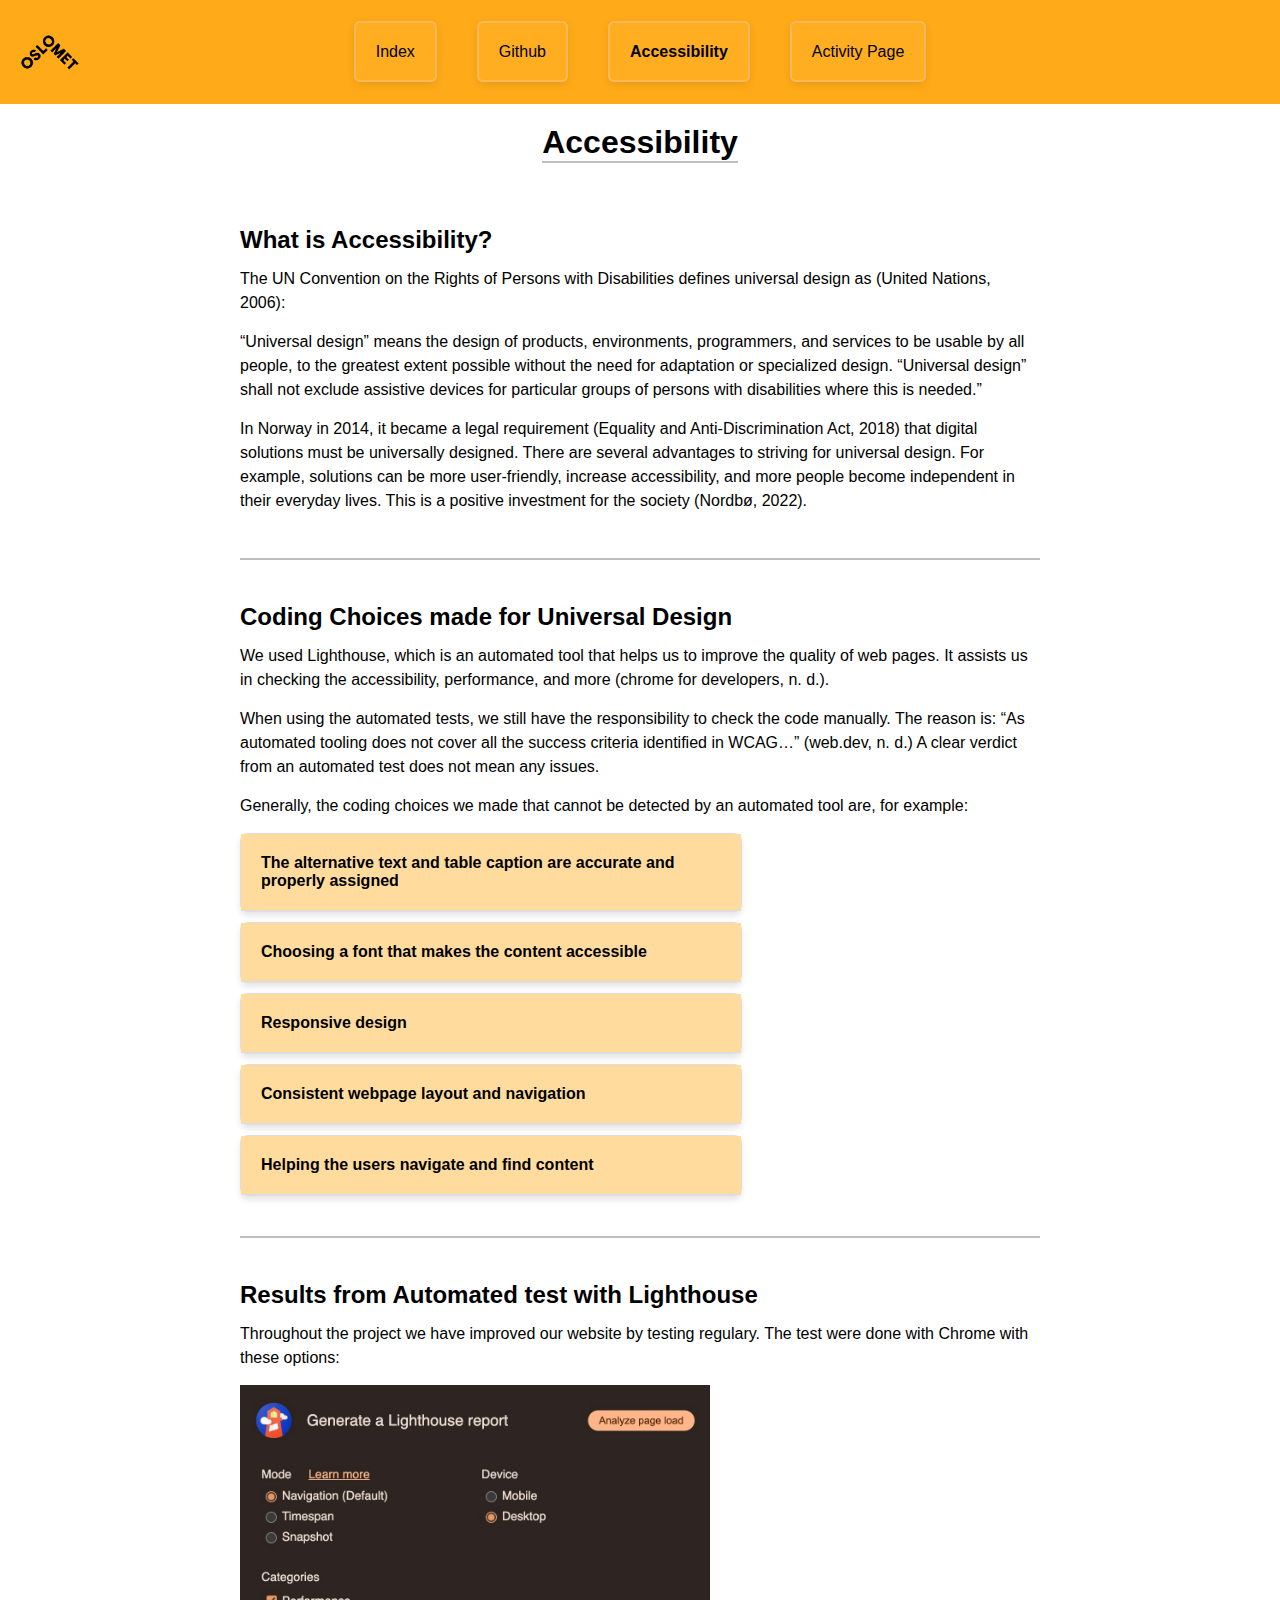
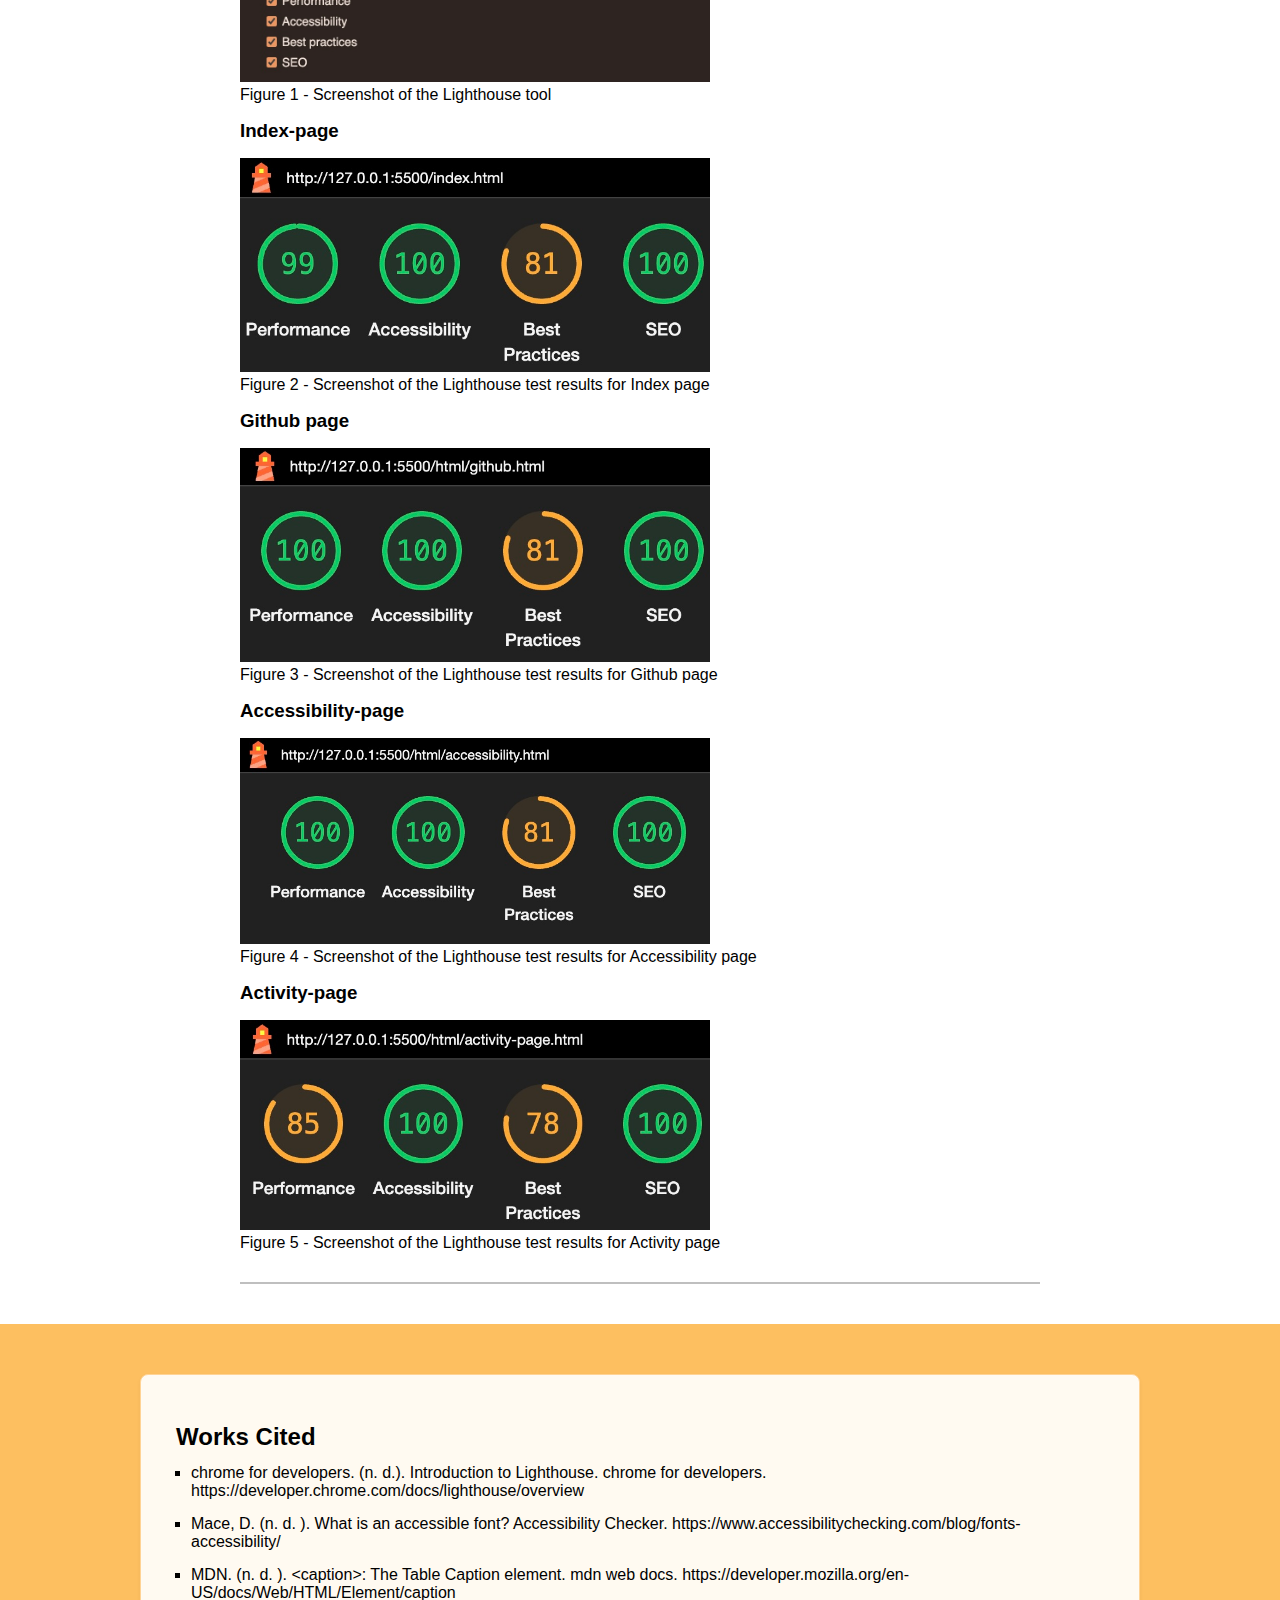
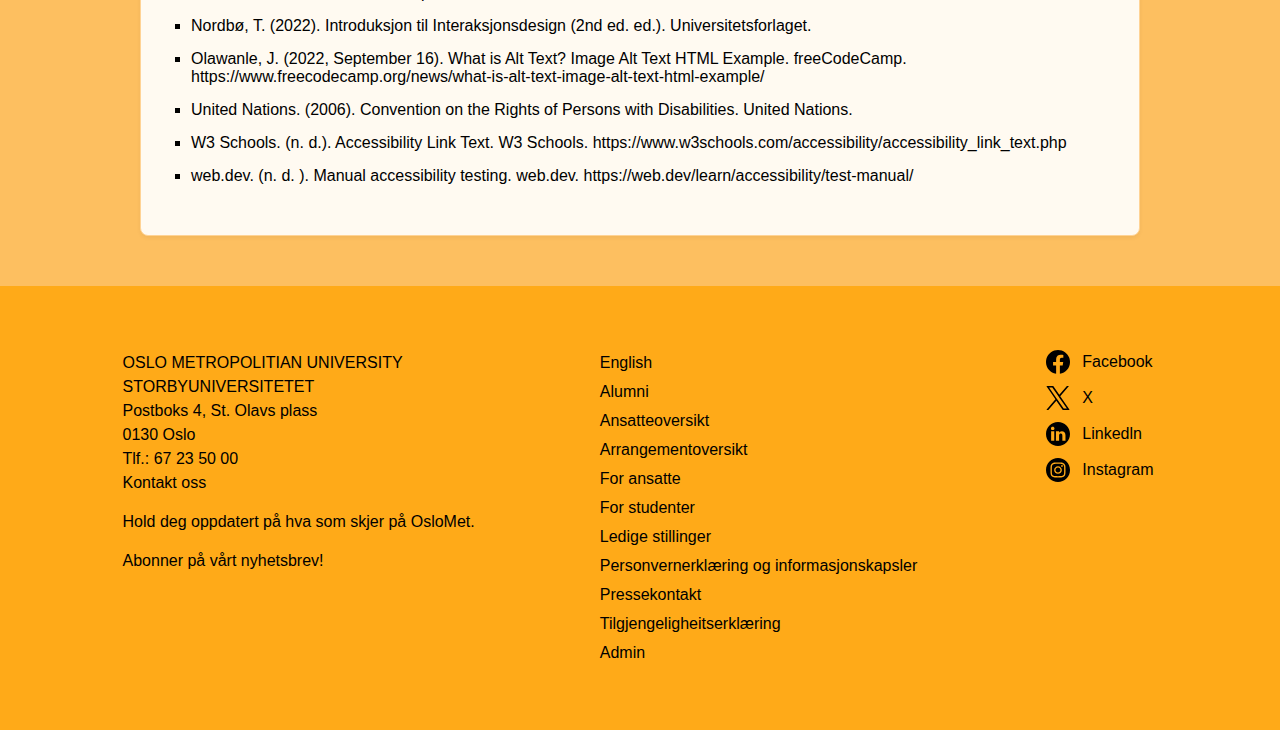
==== commit 1c244deb: "changed names in css to kebab casing" ====
--- a/html/accessibility.html
+++ b/html/accessibility.html
@@ -340,7 +340,7 @@
                 </article>
             </section>
         </aside>
-        <footer class="footerflex">
+        <footer class="footer-flex">
             <div>
                 <address class="address">
                     OSLO METROPOLITIAN UNIVERSITY
@@ -462,7 +462,7 @@
                 </ul>
             </div>
 
-            <div class="footerright">
+            <div class="footer-right">
                 <div class="social-media">
                     <img
                         src="../media/facebook.svg"
--- a/style/main.css
+++ b/style/main.css
@@ -73,6 +73,12 @@
 }
 .black-underline-link {
     color: var(--text-color);
+    text-decoration: none;
+}
+.black-underline-link:hover {
+    color: var(--text-color);
+    text-decoration: underline;
+    text-decoration-color: black;
 }
 
 /* Used to apply bold styling to an element, without indicating 
@@ -252,17 +258,12 @@
 /*Gives all links a blue underline with a 2px thickness*/
 a {
     text-decoration: underline;
-    text-decoration-color: var(--primary-color);
+    text-decoration-color: blue;
     text-decoration-thickness: 2px;
     color: blue;
     line-height: 1.5rem;
 }
 
-a:hover {text-decoration-color: black;}
-a:visited {color: rgb(134, 0, 146);}
-
-.black-underline-link {color: var(--text-color);}
-.black-underline-link:visited {color: var(--text-color);}
 /* END */
 
 /* || STYLING OF LISTS */
@@ -384,7 +385,7 @@
     margin: 5px 0px;
 }
 
-.footerflex {
+.footer-flex { 
     display: flex;
     justify-content: space-around;
     align-items: flex-start;
@@ -392,14 +393,14 @@
 }
 
 @media (max-width: 900px) {
-    .footerflex {
+    .footer-flex {
         flex-direction: column;
         gap: 20px;
     }
 }
 
 /* Turned it to flexboxs, so it would be possible to place the social media icons beside the text/link */
-.footerright {
+.footer-right {
     display: flex;
     justify-content: space-around;
     flex-direction: column;
@@ -568,8 +569,6 @@
     max-width: 890px;
 }
 
-.intro-text p {
-}
 /* Styling for images inside the field boxes */
 .img-fotball {
     border-radius: 10px;
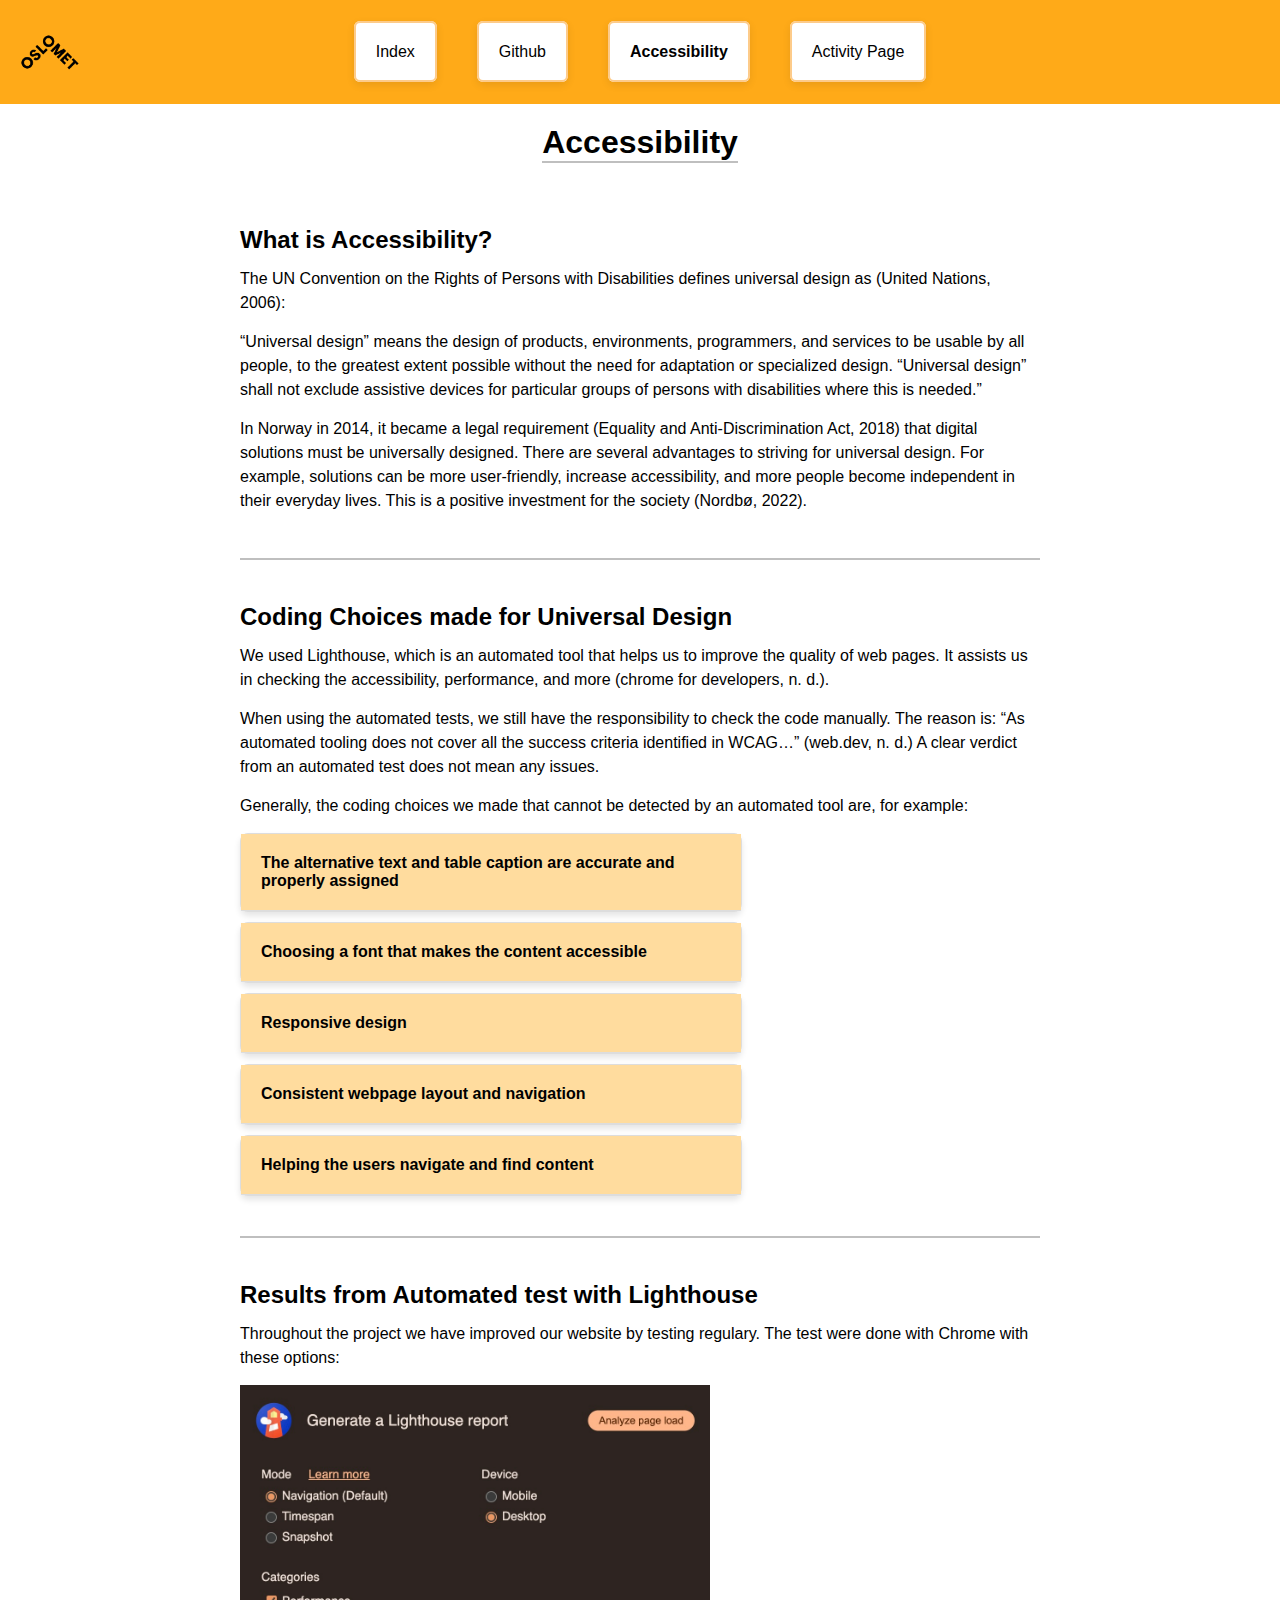
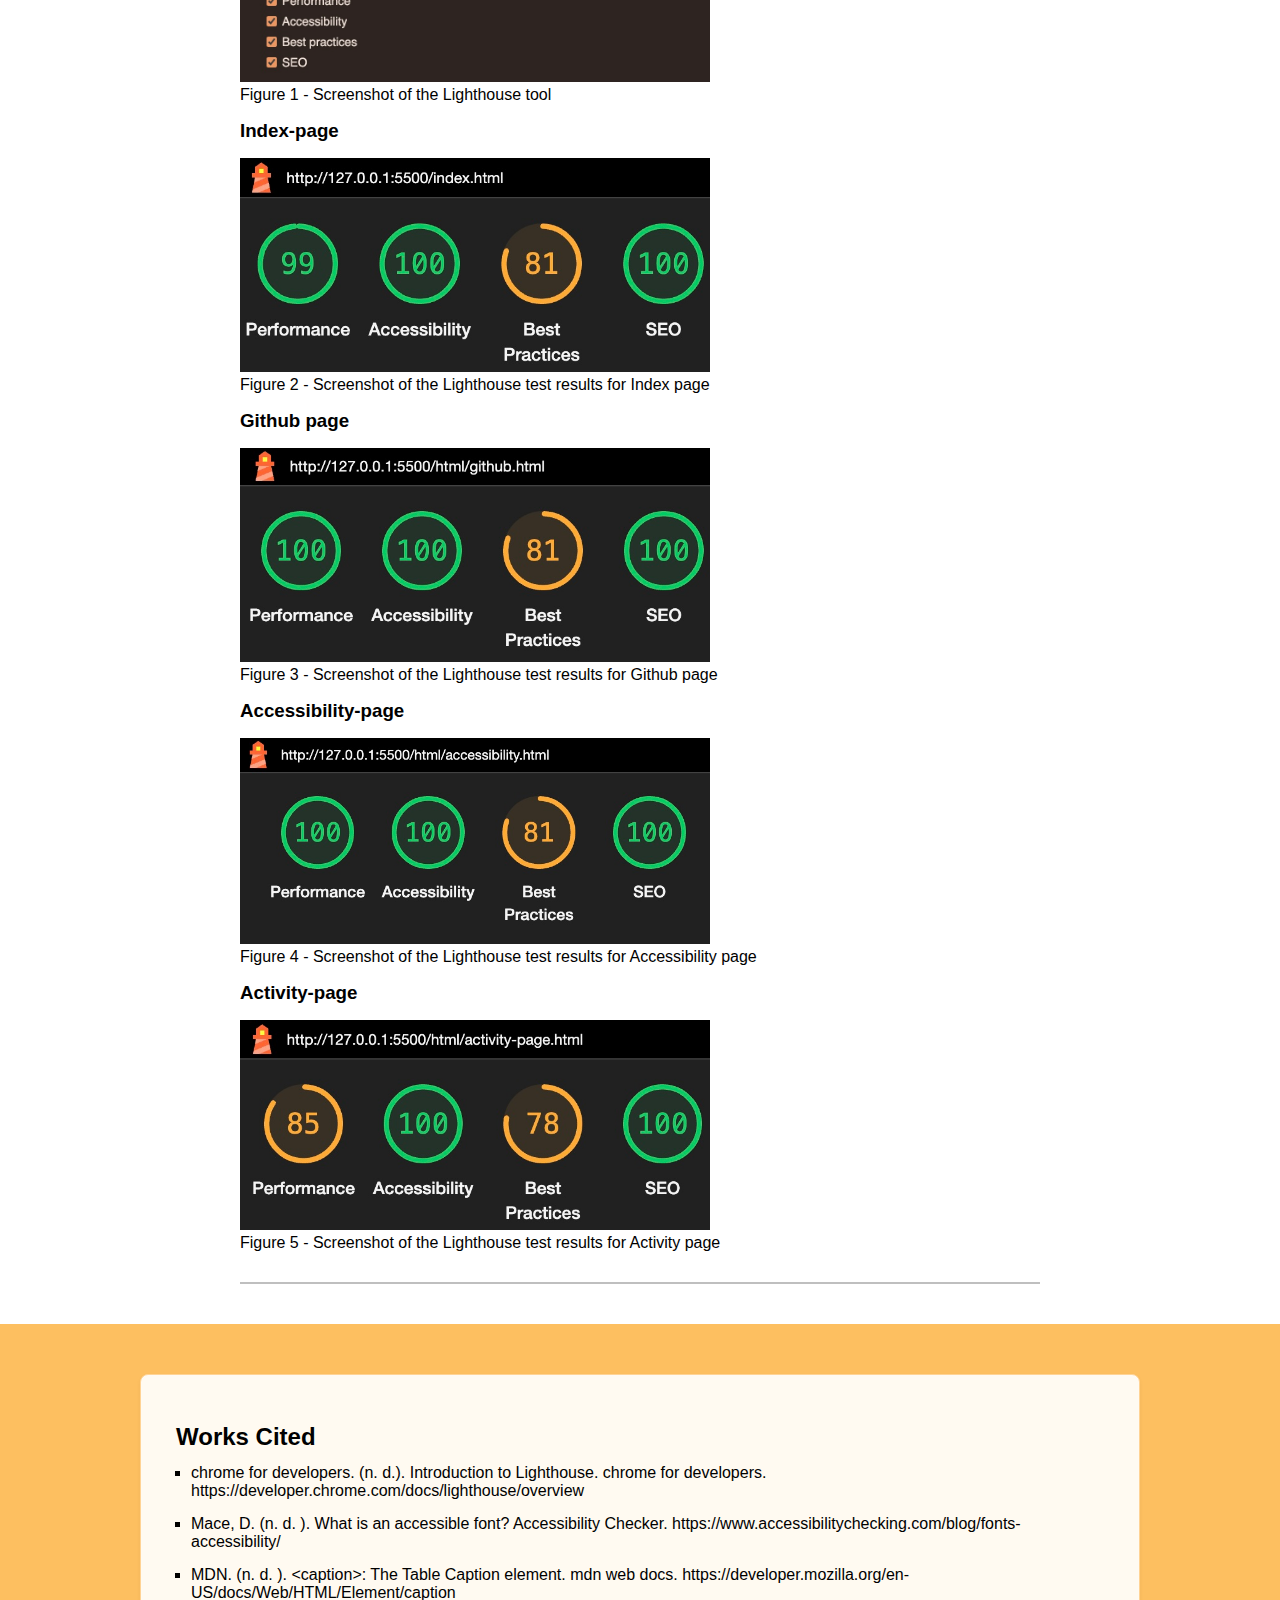
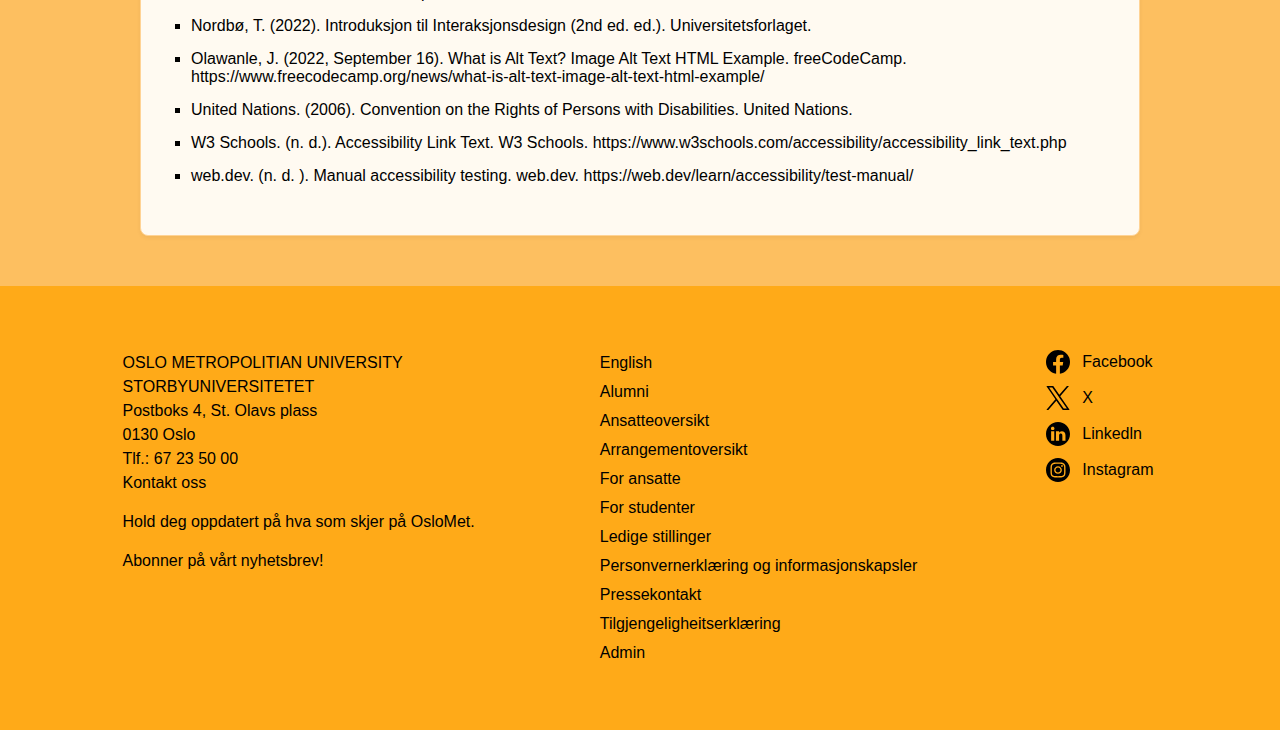
==== commit 497990c5: "Deleted comments" ====
--- a/html/accessibility.html
+++ b/html/accessibility.html
@@ -378,7 +378,6 @@
                             English
                         </a>
                     </li>
-                    <!--Bør den flyttes opp til nav bar?-->
                     <li>
                         <a
                             href="https://www.oslomet.no/alumni"
--- a/style/main.css
+++ b/style/main.css
@@ -1,5 +1,21 @@
 /* Sorted the CSS after recommendations from: https://developer.mozilla.org/en-US/docs/Learn/CSS/Building_blocks/Organizing
 By searching "||", you can jump to different parts of the stylesheet */ 
+
+/* 
+TABLE OF CONTENTS 
+ 1. General Styles
+ 2. Styling of Header and Nav bar
+ 3. Styling of Main
+ 4. Styling of Links
+ 5. Styling of Lists
+ 6. Styling of Images
+ 7. Styling of Information Toggles
+ 8. Styling of Aside
+ 9. Styling of Footer
+ 10. Styling of Index Page
+ 11. Styling of Activity Page
+ 12. Styling of Github Page
+*/
 
 /* || GENERAL STYLES - Default styling */
 
@@ -124,19 +140,13 @@
     padding: 20px;
     margin: 0px 20px;
     border: 2px solid rgba(253, 188, 104, 0.774); /*adds subtle borde to highlight the edges*/
-    background-color: #ffae22;
+    background-color: white;
     border-radius: 6px;
     text-align: center;
     box-shadow: 0 3px 8px 0px rgba(0, 0, 0, 0.089);
     text-decoration: none;
     transition: background-color 0.2s ease, color 0.2s ease;
     cursor: pointer;
-}
-
-/*Enables interactivity when hovering the button*/
-.menu-content li a:hover {
-    background-color: white;
-    color: rgb(231, 150, 0);
 }
 
 /* The hamburger menu will replace the row-menu at 700px */
@@ -228,14 +238,15 @@
     }
 }
 
-/*Styling for course information on index-page*/
+/*Main styling for sections of index, github, and accessibility page*/
+/*Container for the sections*/
 .main-section-container {
     display: flex;
     align-items: center;
     flex-direction: column;
     flex-wrap: nowrap;
 }
-
+/*Stling for each specific section */
 .main-section-box {
     padding: 30px 0px 30px;
     width: 100%;
@@ -290,6 +301,8 @@
 /* END */
 
 /* || STYLING OF INFORMATION TOGGLE */
+
+/*Styling for the detail of the information toggle*/ 
 details {
     max-width: 500px;
     border: 1px solid #ddd;
@@ -299,6 +312,7 @@
     box-shadow: 0 4px 6px rgba(0, 0, 0, 0.1);
     transition: 0.2s ease-in-out;
 }
+/*Styling for the summary of the information toggle*/ 
 summary {
     cursor: pointer;
     padding: 20px;
@@ -311,7 +325,9 @@
     transition: background-color 0.2s ease-in-out;
 }
 
-summary:hover {background-color: #ffffff;}
+summary:hover {
+    background-color: #ffffff;
+}
 
 /*This applies the styling to the details element, but excludes it's child "summary". */
 details > *:not(summary) {
@@ -326,7 +342,9 @@
     /*border box ensures that the padding and margin and dimensions are calculated together, resolving issue of the image going outside of its parent container boundaries*/
     box-sizing: border-box;
 }
-details p {padding: 0 15px 0 15px;}
+details p {
+    padding: 0 15px 0 15px;
+}
 /* END */
 
 /* || STYLING OF ASIDE */
@@ -353,7 +371,6 @@
     gap: 10px;
     /* Subtle border and background for emphasis*/
     background: #fffaf1;
-
     border: 1.5px solid #ffd395;
     border-radius: 8px;
     box-shadow: 0 2px 4px rgba(0, 0, 0, 0.05);
@@ -370,6 +387,7 @@
 }
 
 .info-aside:hover {box-shadow: 0 4px 8px rgba(0, 0, 0, 0.1);}
+
 /* END*/
 
 /* || STYLING OF FOOTER*/
@@ -435,6 +453,7 @@
     background-color: #eaeaea; /* Contrast ratio of 17.46:1 with black text, follows WCAG 2.1 AA. Checked the contrast ratio with https://venngage.com/tools/accessible-color-palette-generator. */
     display: flex;
     padding: 30px;
+    text-align: left;
     margin-bottom: -20px;
     justify-content: space-evenly;
     flex-direction: row;
@@ -552,6 +571,8 @@
 .intro-image {
     margin: 40px 0px 20px;
     display: block;
+    max-width: 100%;
+    height:auto;
     margin-left: auto;
     margin-right: auto;
     border-radius: 8px;
@@ -582,7 +603,7 @@
     background-color: initial;
     background-color: #60bdff;
     padding: 10px 15px;
-    color: black; /* Ensures the text is black regardless of parent styles. Source: https://www.w3schools.com/css/css_important.asp */
+    color: black;
     border-radius: 25px;
     margin-bottom: 15px;
 }
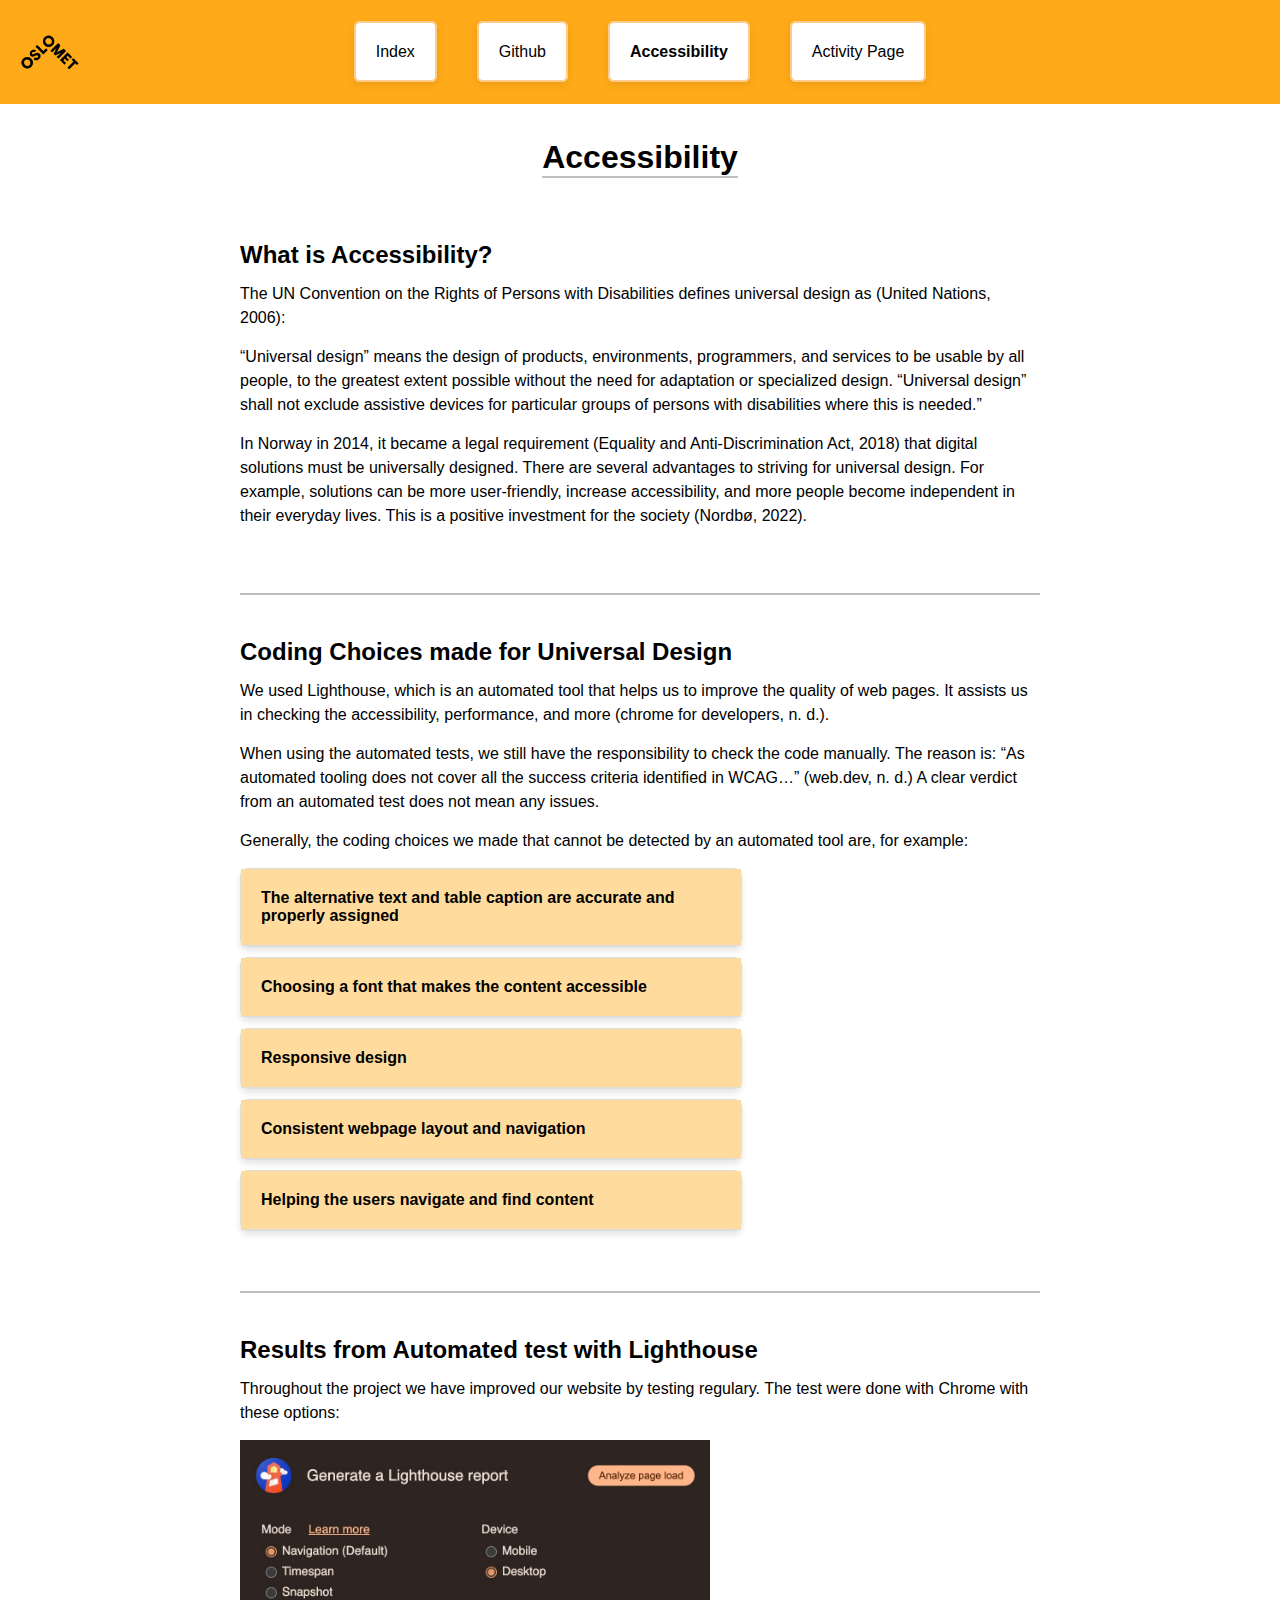
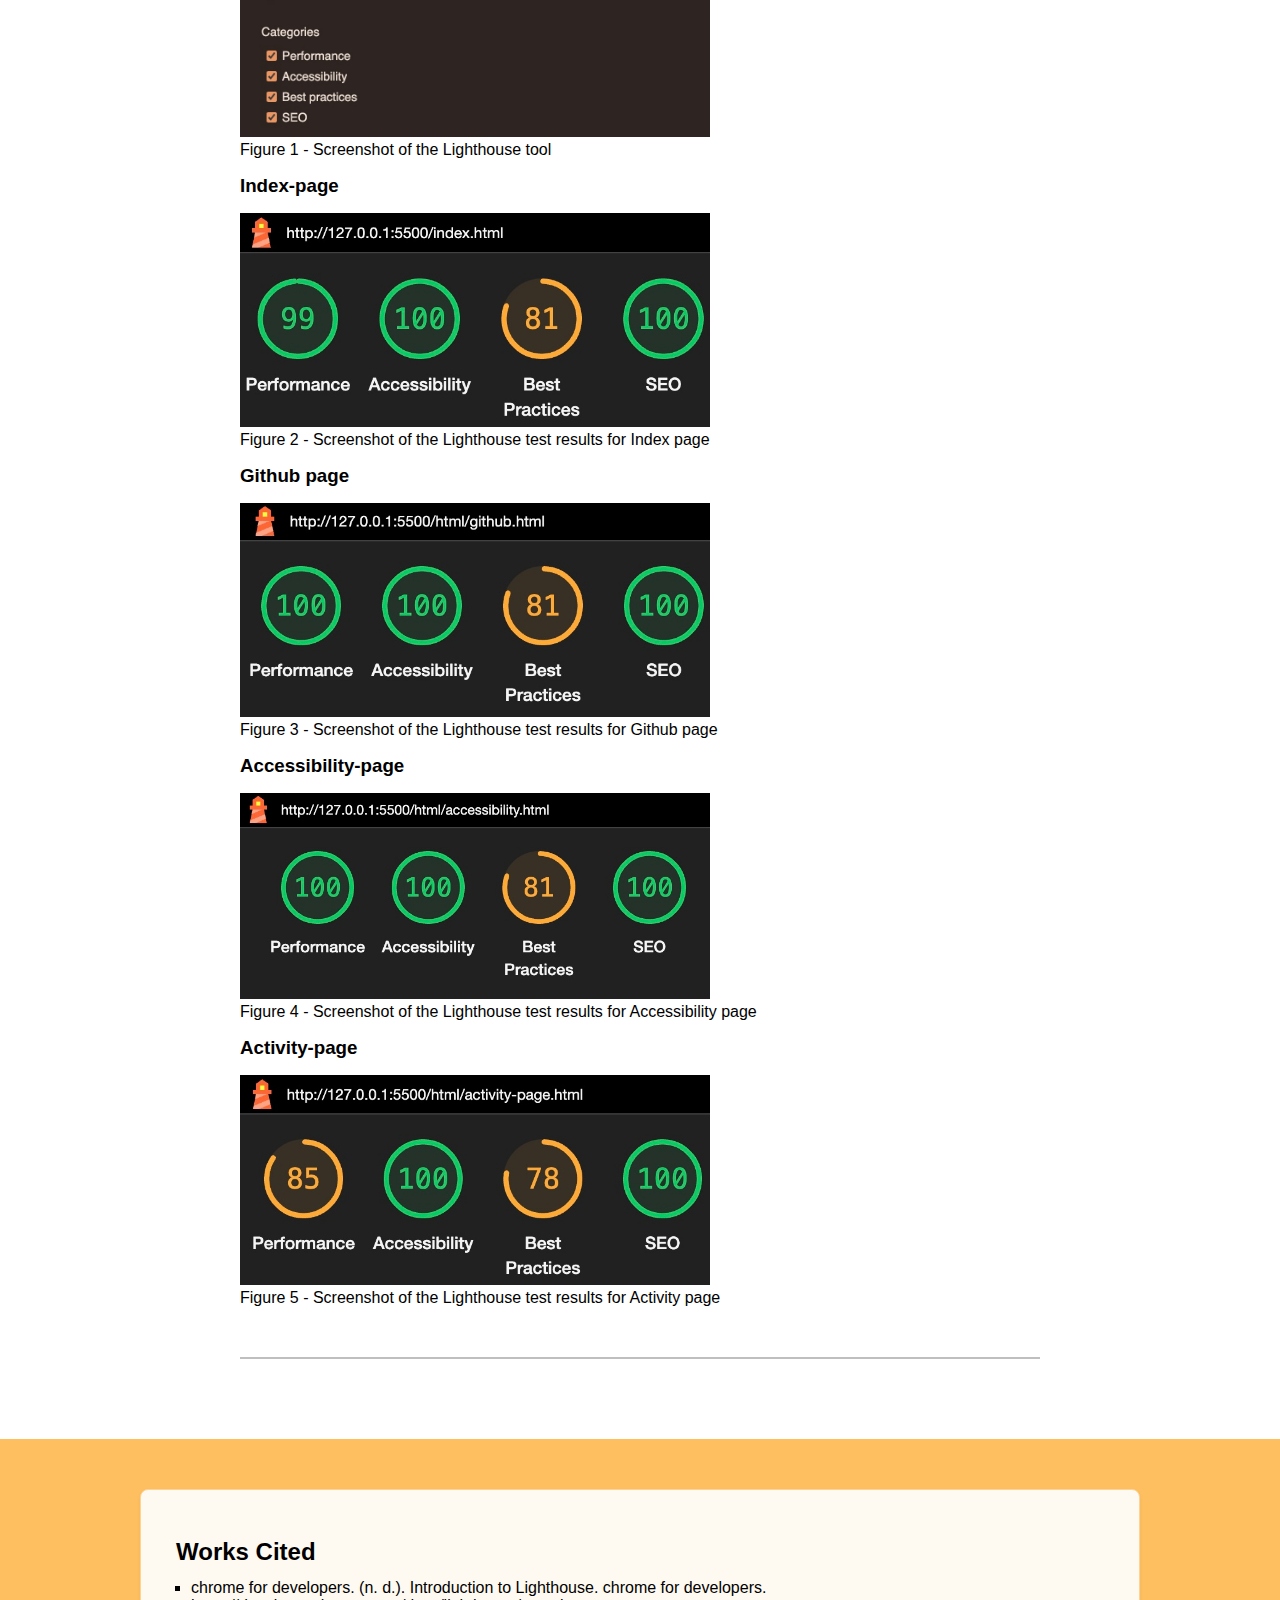
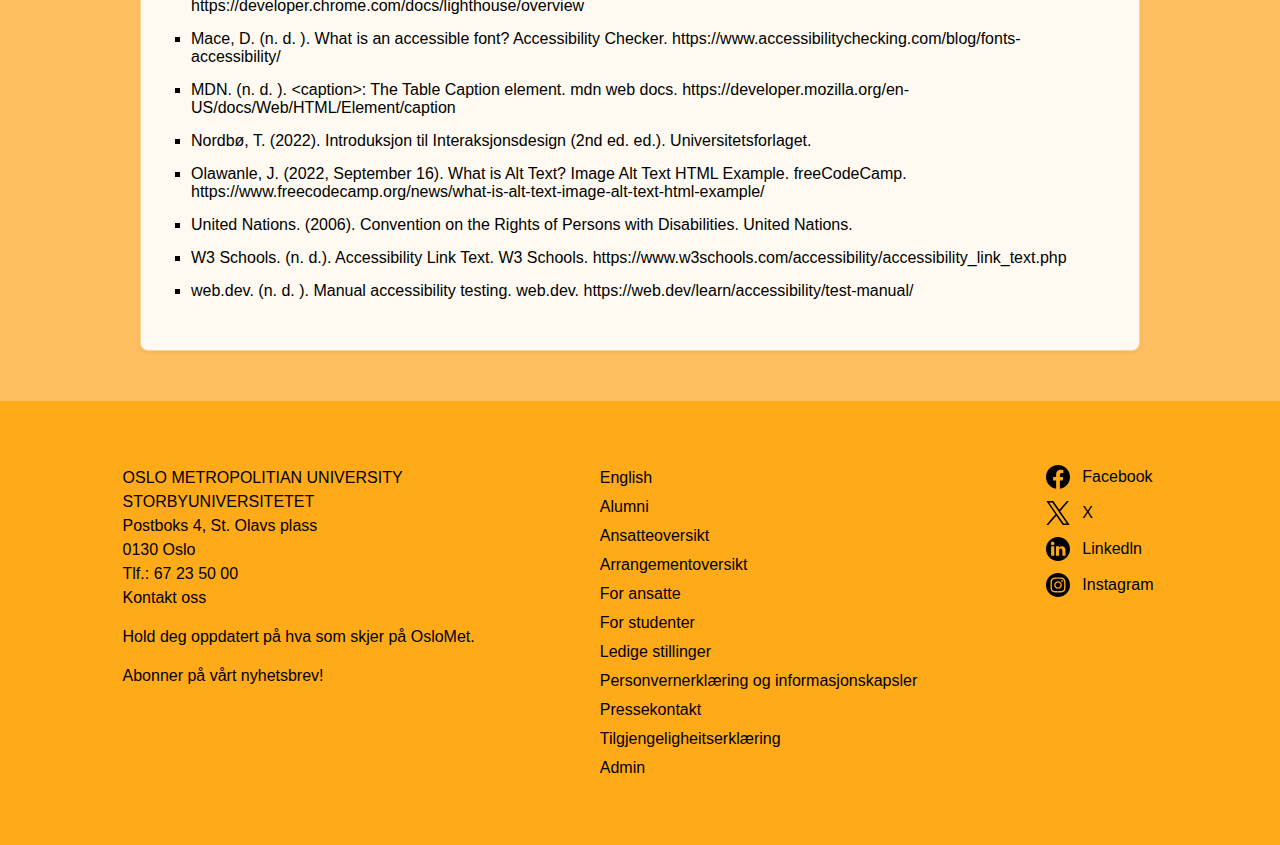
==== commit 38465ea4: "adjustments on container" ====
--- a/html/accessibility.html
+++ b/html/accessibility.html
@@ -54,243 +54,239 @@
 
         <main>
             <h1>Accessibility</h1>
-            <section class="main-section-container">
-                <article class="main-section-box">
-                    <h2>What is Accessibility?</h2>
-                    <p>
-                        The UN Convention on the Rights of Persons with
-                        Disabilities defines universal design as (United
-                        Nations, 2006):
-                    </p>
-                    <p>
-                        “Universal design” means the design of products,
-                        environments, programmers, and services to be usable by
-                        all people, to the greatest extent possible without the
-                        need for adaptation or specialized design. “Universal
-                        design” shall not exclude assistive devices for
-                        particular groups of persons with disabilities where
-                        this is needed.”
-                    </p>
-                    <p>
-                        In Norway in 2014, it became a legal requirement
-                        (Equality and Anti-Discrimination Act, 2018) that
-                        digital solutions must be universally designed. There
-                        are several advantages to striving for universal design.
-                        For example, solutions can be more user-friendly,
-                        increase accessibility, and more people become
-                        independent in their everyday lives. This is a positive
-                        investment for the society (Nordbø, 2022).
-                    </p>
-                </article>
-            </section>
-
-            <section class="main-section-container">
-                <article class="main-section-box">
-                    <h2>Coding Choices made for Universal Design</h2>
-                    <p>
-                        We used Lighthouse, which is an automated tool that
-                        helps us to improve the quality of web pages. It assists
-                        us in checking the accessibility, performance, and more
-                        (chrome for developers, n. d.).
-                    </p>
-                    <p>
-                        When using the automated tests, we still have the
-                        responsibility to check the code manually. The reason
-                        is: “As automated tooling does not cover all the success
-                        criteria identified in WCAG…” (web.dev, n. d.) A clear
-                        verdict from an automated test does not mean any issues.
-                    </p>
-                    <p>
-                        Generally, the coding choices we made that cannot be
-                        detected by an automated tool are, for example:
-                    </p>
-
-                    <!--Details and summary for decreasing clutter, for an improved user experience-->
-                    <details>
-                        <summary>
-                            The alternative text and table caption are accurate
-                            and properly assigned
-                        </summary>
+            <div class="main-section-container">
+                <section>
+                    <article class="main-section-box">
+                        <h2>What is Accessibility?</h2>
+                        <p>
+                            The UN Convention on the Rights of Persons with
+                            Disabilities defines universal design as (United
+                            Nations, 2006):
+                        </p>
+                        <p>
+                            “Universal design” means the design of products,
+                            environments, programmers, and services to be usable by
+                            all people, to the greatest extent possible without the
+                            need for adaptation or specialized design. “Universal
+                            design” shall not exclude assistive devices for
+                            particular groups of persons with disabilities where
+                            this is needed.”
+                        </p>
+                        <p>
+                            In Norway in 2014, it became a legal requirement
+                            (Equality and Anti-Discrimination Act, 2018) that
+                            digital solutions must be universally designed. There
+                            are several advantages to striving for universal design.
+                            For example, solutions can be more user-friendly,
+                            increase accessibility, and more people become
+                            independent in their everyday lives. This is a positive
+                            investment for the society (Nordbø, 2022).
+                        </p>
+                    </article>
+                </section>
+                <section>
+                    <article class="main-section-box">
+                        <h2>Coding Choices made for Universal Design</h2>
+                        <p>
+                            We used Lighthouse, which is an automated tool that
+                            helps us to improve the quality of web pages. It assists
+                            us in checking the accessibility, performance, and more
+                            (chrome for developers, n. d.).
+                        </p>
+                        <p>
+                            When using the automated tests, we still have the
+                            responsibility to check the code manually. The reason
+                            is: “As automated tooling does not cover all the success
+                            criteria identified in WCAG…” (web.dev, n. d.) A clear
+                            verdict from an automated test does not mean any issues.
+                        </p>
+                        <p>
+                            Generally, the coding choices we made that cannot be
+                            detected by an automated tool are, for example:
+                        </p>
+                        <!--Details and summary for decreasing clutter, for an improved user experience-->
+                        <details>
+                            <summary>
+                                The alternative text and table caption are accurate
+                                and properly assigned
+                            </summary>
+                            <img
+                                src="/media/alt-text.jpeg"
+                                width="470"
+                                alt="Screenshot of html code that shows alternative text for a image"
+                            />
+                            <figcaption>
+                                Figure 1 - Screenshot of html code for alternative
+                                text.
+                            </figcaption>
+                            <p>
+                                The alternative text is not redundant and is
+                                informative and descriptive enough to give the
+                                reader “…a sense of what the image is about and what
+                                message it conveys. ”(Olawanle, 2022)
+                            </p>
+                            <img
+                                src="/media/caption-text.jpeg"
+                                width="470"
+                                alt="Screenshot of html code for table caption text."
+                            />
+                            <figcaption>
+                                Figure 2 - Screenshot of html code for table
+                                caption.
+                            </figcaption>
+                            <p>
+                                The table caption gives the table an accessible
+                                description and it describes the data presented
+                                (MDN, n. d.).
+                            </p>
+                        </details>
+                        <details>
+                            <summary>
+                                Choosing a font that makes the content accessible
+                            </summary>
+                            <p>
+                                The Web Content Accessibility Guidelines (WCAG)
+                                don’t define a specific font to use. After doing
+                                some research and comparing different fonts, we
+                                chose different fonts based on the guidelines. The
+                                goal is to make the text easy to see and read (Mace,
+                                n. d. ).
+                            </p>
+                            <p>
+                                In addition, to make the text readable and
+                                understandable we limited the width. This prevents
+                                the text from spreading out and becoming difficult
+                                to read.
+                            </p>
+                        </details>
+                        <details>
+                            <summary>Responsive design</summary>
+                            <img
+                                src="/media/media-flex.jpeg"
+                                width="470"
+                                alt="Screenshot of css code for better scaling of footer"
+                            />
+                            <figcaption>
+                                Figure 1 - Screenshot of css code for footer
+                            </figcaption>
+                            <p>
+                                Scalability is important because we are using
+                                different devices every day. The goal is to make a
+                                website that looks good and functional on all
+                                screens/devices (Nordbø, 2022).
+                            </p>
+                            <p>
+                                We did this by using flexboxes and media queries to,
+                                for example, adapt to different viewport widths to
+                                get a seamless scaling.
+                            </p>
+                        </details>
+                        <details>
+                            <summary>
+                                Consistent webpage layout and navigation
+                            </summary>
+                            <p>
+                                Similar layout and navigation of index-page,
+                                GitHub-page, and Accessibility-page to make it
+                                predictable for the readers.
+                            </p>
+                        </details>
+                        <details>
+                            <summary>
+                                Helping the users navigate and find content
+                            </summary>
+                            <img
+                                src="/media/button-link.jpeg"
+                                width="470"
+                                alt="Screenshot of example of good accessible link text"
+                            />
+                            <figcaption>
+                                Figure 1 - Screenshot of html code for button with
+                                accessible link text
+                            </figcaption>
+                            <ul class="list-decoration">
+                                <li>
+                                    Predictable, logical order of the content of the
+                                    website.
+                                </li>
+                                <li>
+                                    The links and buttons have accessible link texts
+                                    to give information to the reader about what
+                                    they will expect by clicking on the link (W3
+                                    Schools, n. d.).
+                                </li>
+                                <li>
+                                    Familiar elements, such as underlined links,
+                                    blue when not visited, and purple when visited.
+                                    Links can increase readability and “scanning” of
+                                    pages.
+                                </li>
+                            </ul>
+                        </details>
+                    </article>
+                    <article class="main-section-box">
+                        <h2>Results from Automated test with Lighthouse</h2>
+                        <p>
+                            Throughout the project we have improved our website by
+                            testing regulary. The test were done with Chrome with
+                            these options:
+                        </p>
                         <img
-                            src="/media/alt-text.jpeg"
+                            src="/media/lighthouse.jpeg"
                             width="470"
-                            alt="Screenshot of html code that shows alternative text for a image"
+                            height="298"
+                            alt="Screenshot of selected option for testing with the tool Lighthouse"
                         />
                         <figcaption>
-                            Figure 1 - Screenshot of html code for alternative
-                            text.
+                            Figure 1 - Screenshot of the Lighthouse tool
                         </figcaption>
-                        <p>
-                            The alternative text is not redundant and is
-                            informative and descriptive enough to give the
-                            reader “…a sense of what the image is about and what
-                            message it conveys. ”(Olawanle, 2022)
-                        </p>
+                        <h3>Index-page</h3>
                         <img
-                            src="/media/caption-text.jpeg"
+                            src="/media/lighthouse-index.jpeg"
                             width="470"
-                            alt="Screenshot of html code for table caption text."
+                            height="214"
+                            alt="Screenshot of results from Lighthouse test of index page"
                         />
                         <figcaption>
-                            Figure 2 - Screenshot of html code for table
-                            caption.
+                            Figure 2 - Screenshot of the Lighthouse test results for
+                            Index page
                         </figcaption>
-                        <p>
-                            The table caption gives the table an accessible
-                            description and it describes the data presented
-                            (MDN, n. d.).
-                        </p>
-                    </details>
-
-                    <details>
-                        <summary>
-                            Choosing a font that makes the content accessible
-                        </summary>
-                        <p>
-                            The Web Content Accessibility Guidelines (WCAG)
-                            don’t define a specific font to use. After doing
-                            some research and comparing different fonts, we
-                            chose different fonts based on the guidelines. The
-                            goal is to make the text easy to see and read (Mace,
-                            n. d. ).
-                        </p>
-                        <p>
-                            In addition, to make the text readable and
-                            understandable we limited the width. This prevents
-                            the text from spreading out and becoming difficult
-                            to read.
-                        </p>
-                    </details>
-
-                    <details>
-                        <summary>Responsive design</summary>
+                        <h3>Github page</h3>
                         <img
-                            src="/media/media-flex.jpeg"
+                            src="/media/lighthouse-github.jpeg"
                             width="470"
-                            alt="Screenshot of css code for better scaling of footer"
+                            height="214"
+                            alt="Screenshot of results from Lighthouse test of github page"
                         />
                         <figcaption>
-                            Figure 1 - Screenshot of css code for footer
+                            Figure 3 - Screenshot of the Lighthouse test results for
+                            Github page
                         </figcaption>
-                        <p>
-                            Scalability is important because we are using
-                            different devices every day. The goal is to make a
-                            website that looks good and functional on all
-                            screens/devices (Nordbø, 2022).
-                        </p>
-                        <p>
-                            We did this by using flexboxes and media queries to,
-                            for example, adapt to different viewport widths to
-                            get a seamless scaling.
-                        </p>
-                    </details>
-
-                    <details>
-                        <summary>
-                            Consistent webpage layout and navigation
-                        </summary>
-                        <p>
-                            Similar layout and navigation of index-page,
-                            GitHub-page, and Accessibility-page to make it
-                            predictable for the readers.
-                        </p>
-                    </details>
-
-                    <details>
-                        <summary>
-                            Helping the users navigate and find content
-                        </summary>
+                        <h3>Accessibility-page</h3>
                         <img
-                            src="/media/button-link.jpeg"
+                            src="/media/lighthouse-acc.jpeg"
                             width="470"
-                            alt="Screenshot of example of good accessible link text"
+                            height="210"
+                            alt="Screenshot of results from Lighthouse test of accessibility page"
                         />
                         <figcaption>
-                            Figure 1 - Screenshot of html code for button with
-                            accessible link text
+                            Figure 4 - Screenshot of the Lighthouse test results for
+                            Accessibility page
                         </figcaption>
-                        <ul class="list-decoration">
-                            <li>
-                                Predictable, logical order of the content of the
-                                website.
-                            </li>
-                            <li>
-                                The links and buttons have accessible link texts
-                                to give information to the reader about what
-                                they will expect by clicking on the link (W3
-                                Schools, n. d.).
-                            </li>
-                            <li>
-                                Familiar elements, such as underlined links,
-                                blue when not visited, and purple when visited.
-                                Links can increase readability and “scanning” of
-                                pages.
-                            </li>
-                        </ul>
-                    </details>
-                </article>
-                <article class="main-section-box">
-                    <h2>Results from Automated test with Lighthouse</h2>
-                    <p>
-                        Throughout the project we have improved our website by
-                        testing regulary. The test were done with Chrome with
-                        these options:
-                    </p>
-                    <img
-                        src="/media/lighthouse.jpeg"
-                        width="470"
-                        height="298"
-                        alt="Screenshot of selected option for testing with the tool Lighthouse"
-                    />
-                    <figcaption>
-                        Figure 1 - Screenshot of the Lighthouse tool
-                    </figcaption>
-                    <h3>Index-page</h3>
-                    <img
-                        src="/media/lighthouse-index.jpeg"
-                        width="470"
-                        height="214"
-                        alt="Screenshot of results from Lighthouse test of index page"
-                    />
-                    <figcaption>
-                        Figure 2 - Screenshot of the Lighthouse test results for
-                        Index page
-                    </figcaption>
-                    <h3>Github page</h3>
-                    <img
-                        src="/media/lighthouse-github.jpeg"
-                        width="470"
-                        height="214"
-                        alt="Screenshot of results from Lighthouse test of github page"
-                    />
-                    <figcaption>
-                        Figure 3 - Screenshot of the Lighthouse test results for
-                        Github page
-                    </figcaption>
-                    <h3>Accessibility-page</h3>
-                    <img
-                        src="/media/lighthouse-acc.jpeg"
-                        width="470"
-                        height="210"
-                        alt="Screenshot of results from Lighthouse test of accessibility page"
-                    />
-                    <figcaption>
-                        Figure 4 - Screenshot of the Lighthouse test results for
-                        Accessibility page
-                    </figcaption>
-                    <h3>Activity-page</h3>
-                    <img
-                        src="/media/lighthouse-activity.jpeg"
-                        width="470"
-                        height="214"
-                        alt="Screenshot of results from Lighthouse test of activity page"
-                    />
-                    <figcaption>
-                        Figure 5 - Screenshot of the Lighthouse test results for
-                        Activity page
-                    </figcaption>
-                </article>
-            </section>
+                        <h3>Activity-page</h3>
+                        <img
+                            src="/media/lighthouse-activity.jpeg"
+                            width="470"
+                            height="214"
+                            alt="Screenshot of results from Lighthouse test of activity page"
+                        />
+                        <figcaption>
+                            Figure 5 - Screenshot of the Lighthouse test results for
+                            Activity page
+                        </figcaption>
+                    </article>
+                </section>
+            </div>
         </main>
         <aside>
             <section class="aside-container">
--- a/style/main.css
+++ b/style/main.css
@@ -41,7 +41,7 @@
     color: var(--text-color);
     font-weight: 800;
     text-align: center;
-    margin: 20px auto 20px;
+    margin: 35px auto 20px;
     border: solid rgba(0, 0, 0, 0.252);
     border-width: 0px 0px 2px;
 }
@@ -245,16 +245,16 @@
     align-items: center;
     flex-direction: column;
     flex-wrap: nowrap;
+    margin-bottom: 40px;
 }
 /*Stling for each specific section */
 .main-section-box {
-    padding: 30px 0px 30px;
+    padding: 30px 0px 50px;
     width: 100%;
     max-width: 800px;
     border: solid rgba(0, 0, 0, 0.252);
     border-width: 0px 0px 2px;
 }
-
 .main-section-top {
     padding: 10px 0px 60px;
     text-align: center;
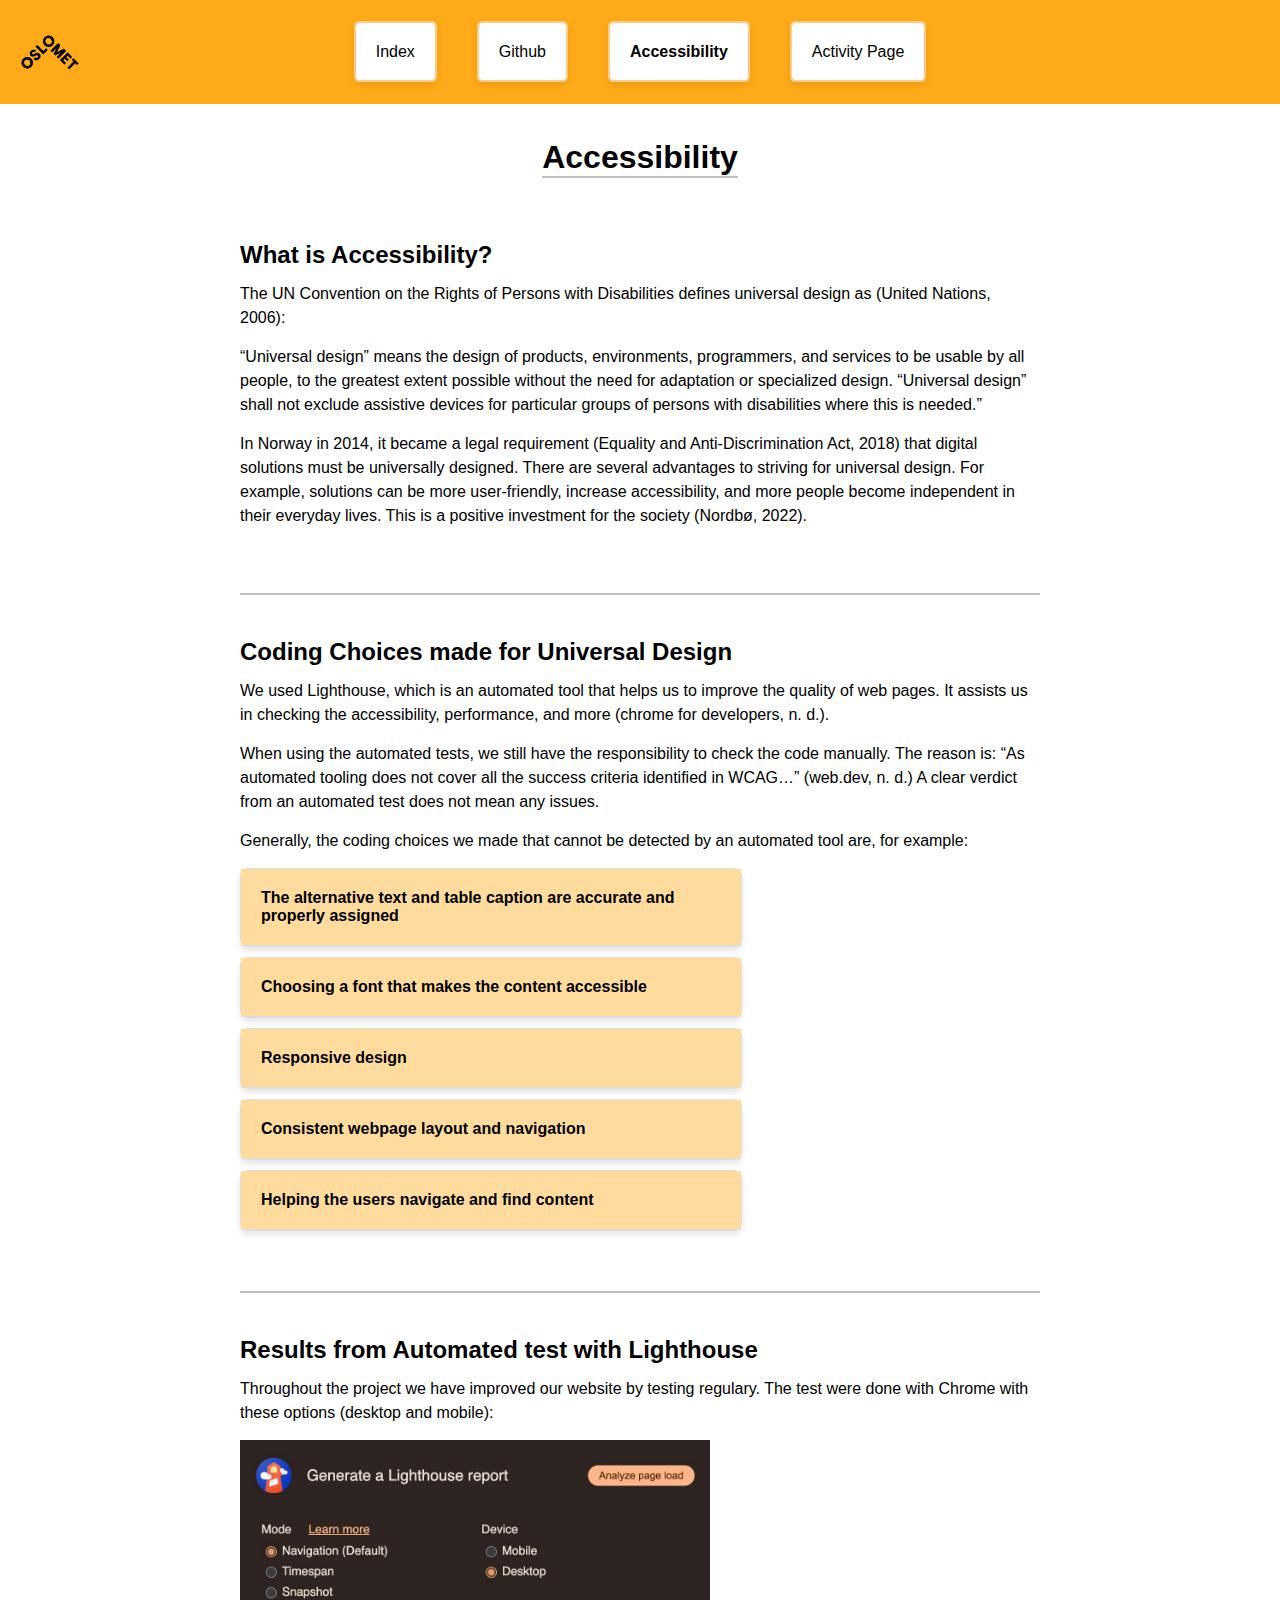
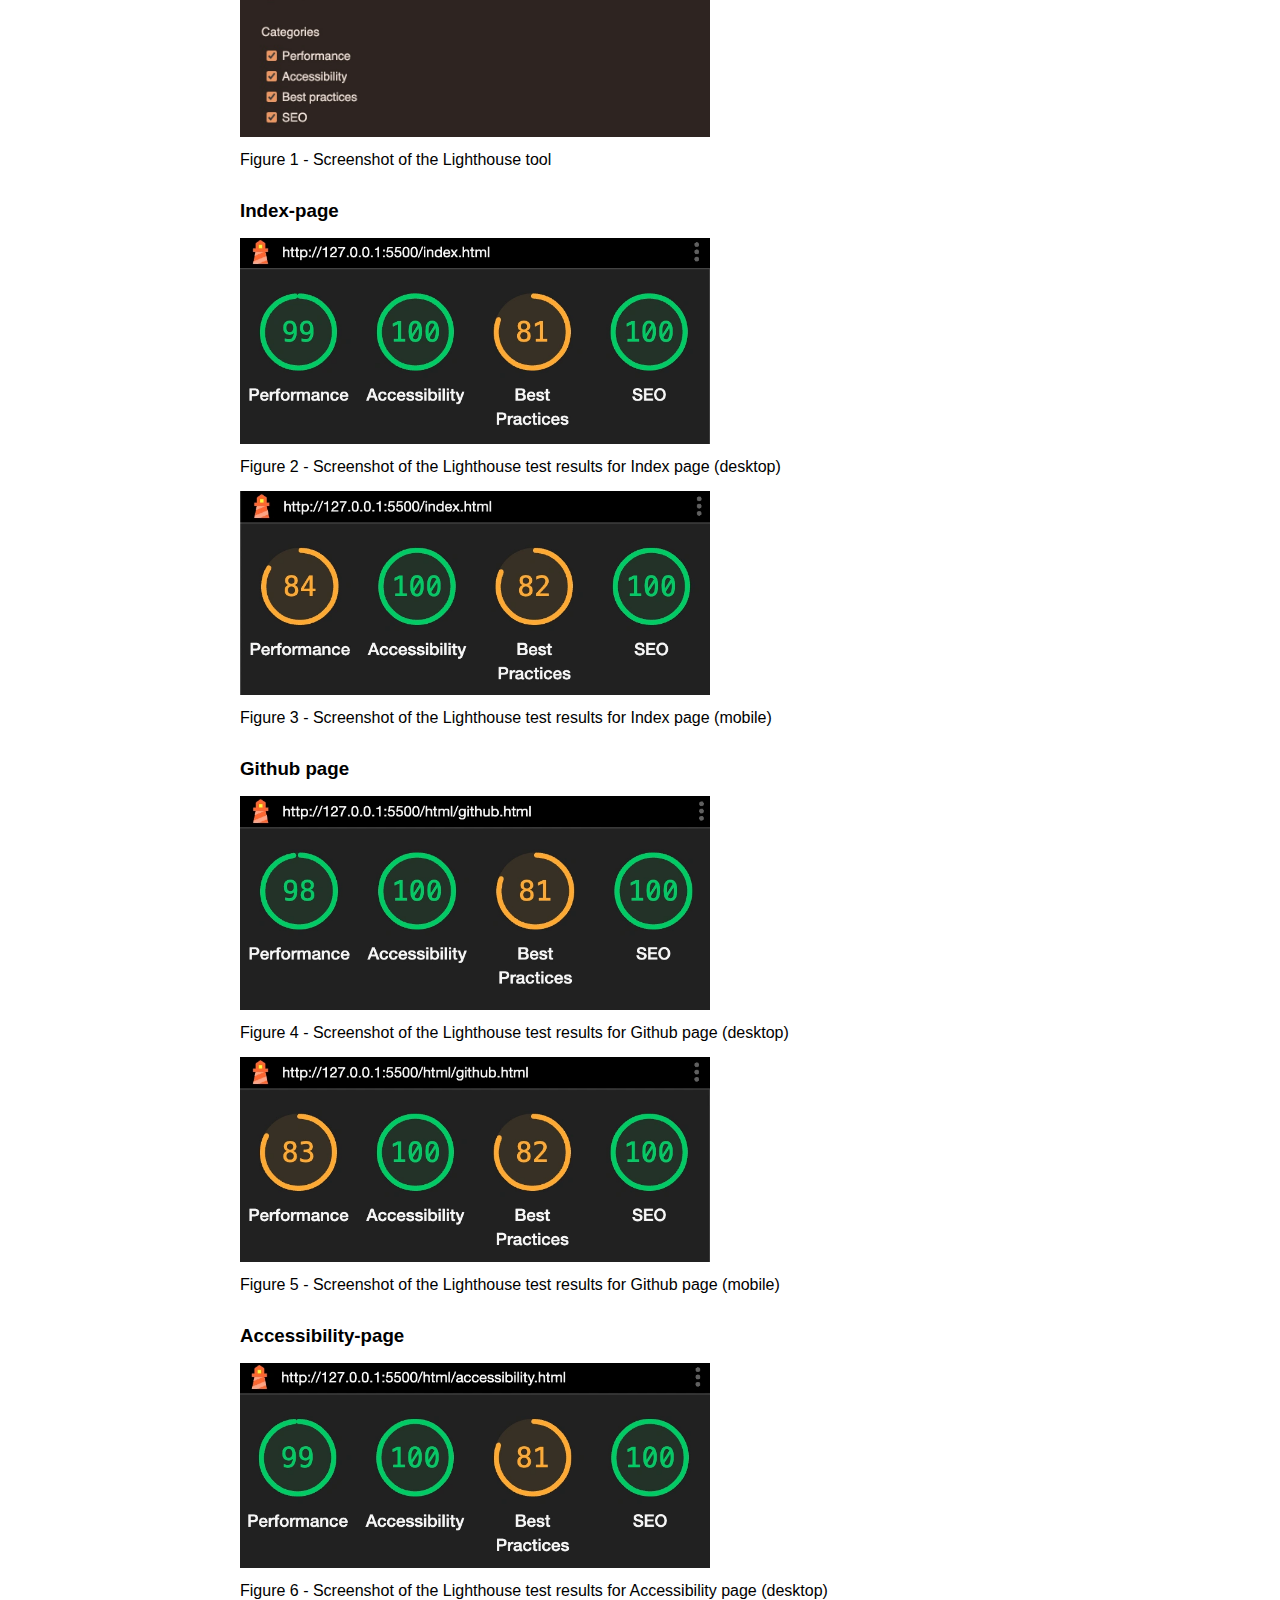
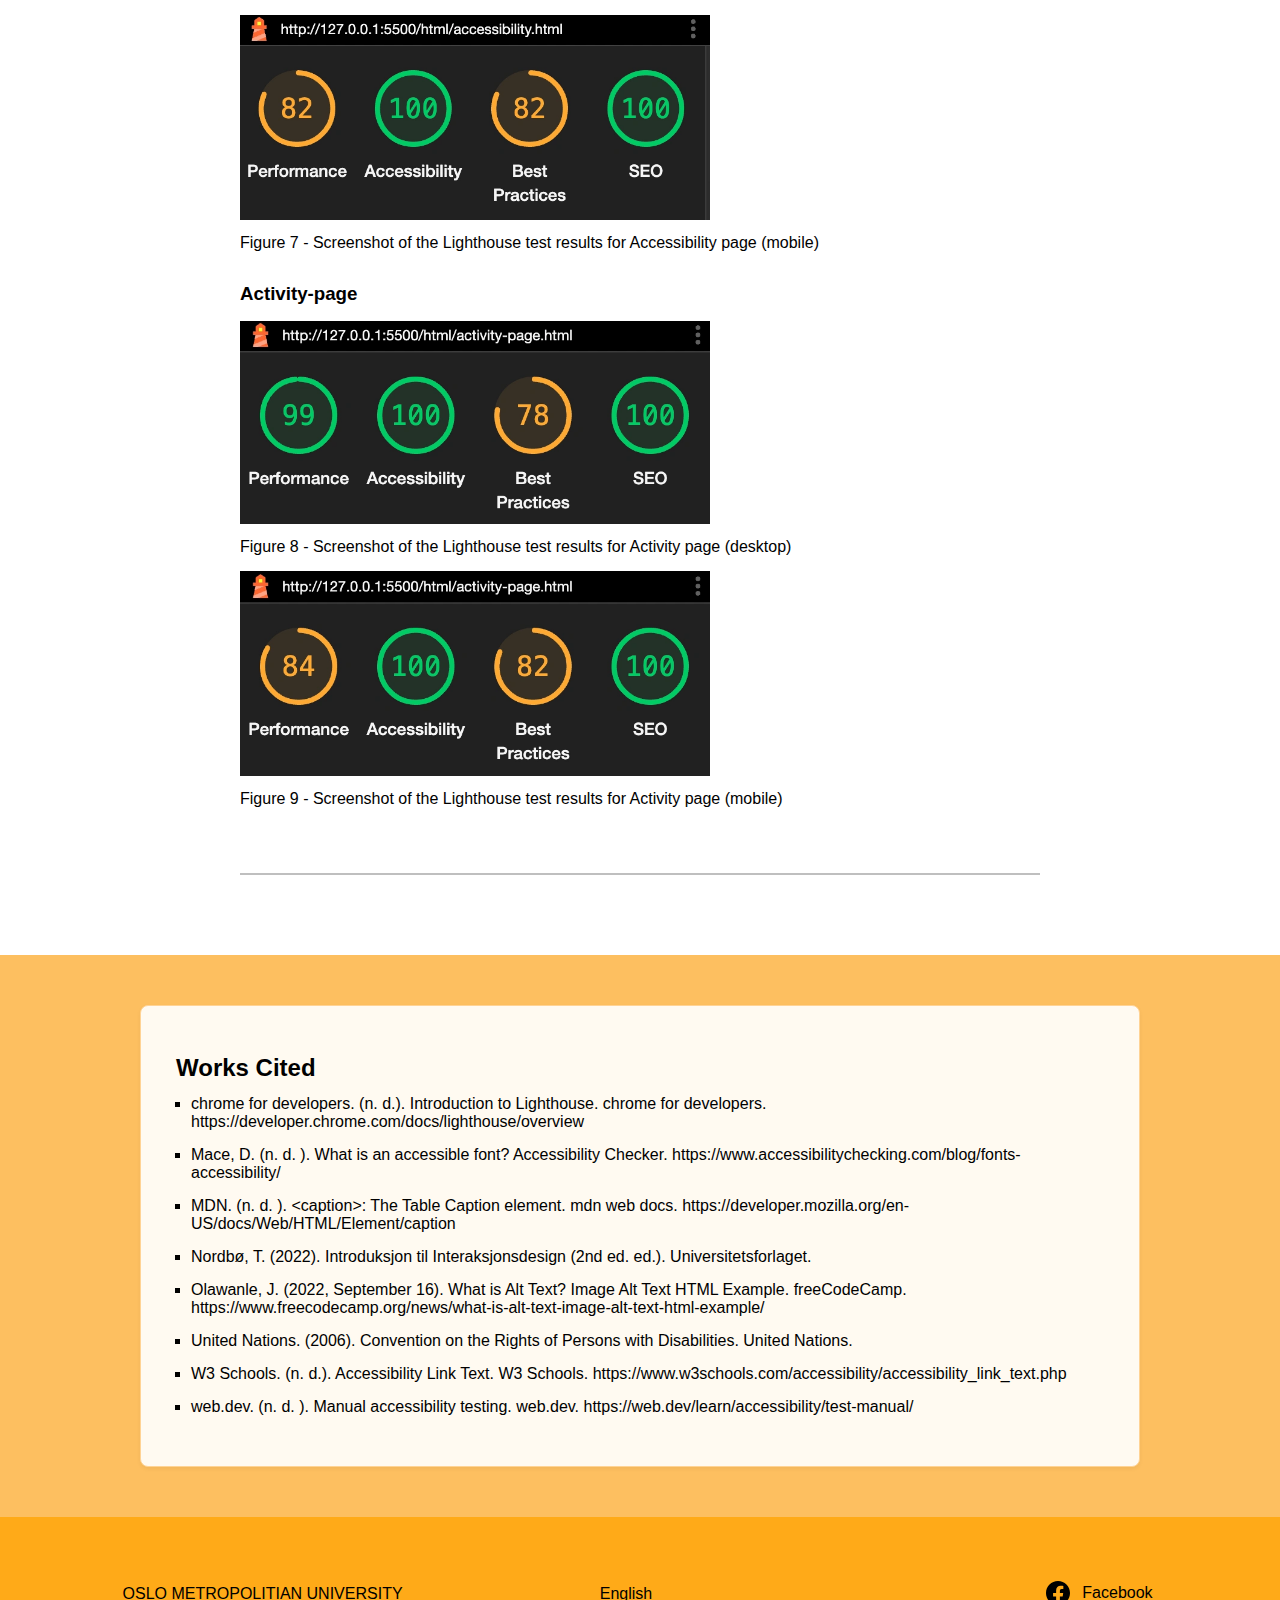
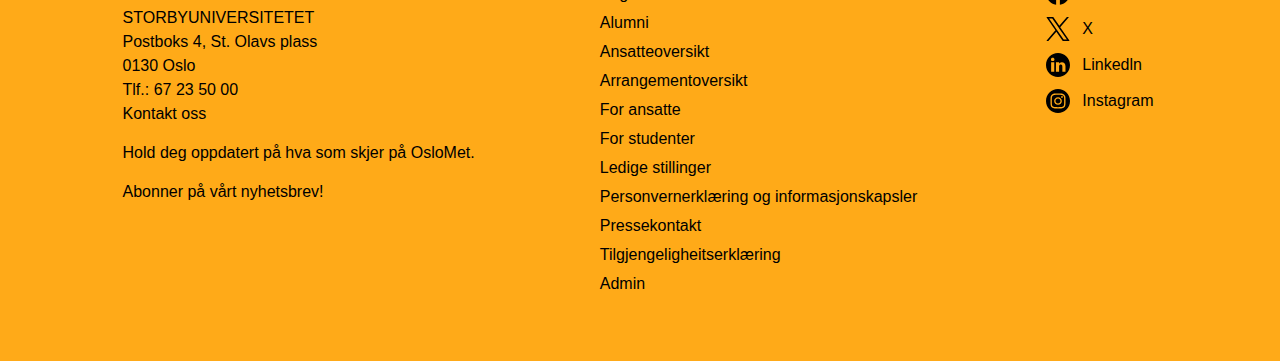
==== commit 460c3ad8: "last changes" ====
--- a/html/accessibility.html
+++ b/html/accessibility.html
@@ -229,7 +229,7 @@
                         <p>
                             Throughout the project we have improved our website by
                             testing regulary. The test were done with Chrome with
-                            these options:
+                            these options (desktop and mobile):
                         </p>
                         <img
                             src="/media/lighthouse.jpeg"
@@ -240,49 +240,93 @@
                         <figcaption>
                             Figure 1 - Screenshot of the Lighthouse tool
                         </figcaption>
+
                         <h3>Index-page</h3>
                         <img
-                            src="/media/lighthouse-index.jpeg"
+                            src="/media/light-index1.webp"
                             width="470"
                             height="214"
-                            alt="Screenshot of results from Lighthouse test of index page"
+                            alt="Screenshot of results from Lighthouse test of index page desktop"
                         />
                         <figcaption>
                             Figure 2 - Screenshot of the Lighthouse test results for
-                            Index page
-                        </figcaption>
+                            Index page (desktop)
+                        </figcaption>
+                        <img
+                        src="/media/light-index2.webp"
+                        width="470"
+                        height="214"
+                        alt="Screenshot of results from Lighthouse test of index page mobile"
+                    />
+                    <figcaption>
+                        Figure 3 - Screenshot of the Lighthouse test results for
+                        Index page (mobile)
+                    </figcaption>
+
                         <h3>Github page</h3>
                         <img
-                            src="/media/lighthouse-github.jpeg"
+                            src="/media/light-github1.webp"
                             width="470"
                             height="214"
-                            alt="Screenshot of results from Lighthouse test of github page"
-                        />
-                        <figcaption>
-                            Figure 3 - Screenshot of the Lighthouse test results for
-                            Github page
-                        </figcaption>
+                            alt="Screenshot of results from Lighthouse test of github page desktop"
+                        />
+                        <figcaption>
+                            Figure 4 - Screenshot of the Lighthouse test results for
+                            Github page (desktop)
+                        </figcaption>
+                        <img
+                            src="/media/light-github2.webp"
+                            width="470"
+                            height="214"
+                            alt="Screenshot of results from Lighthouse test of github page mobile"
+                        />
+                        <figcaption>
+                            Figure 5 - Screenshot of the Lighthouse test results for
+                            Github page (mobile)
+                        </figcaption>
+
                         <h3>Accessibility-page</h3>
                         <img
-                            src="/media/lighthouse-acc.jpeg"
+                            src="/media/light-access1.webp"
                             width="470"
                             height="210"
-                            alt="Screenshot of results from Lighthouse test of accessibility page"
-                        />
-                        <figcaption>
-                            Figure 4 - Screenshot of the Lighthouse test results for
-                            Accessibility page
-                        </figcaption>
+                            alt="Screenshot of results from Lighthouse test of accessibility page desktop"
+                        />
+                        <figcaption>
+                            Figure 6 - Screenshot of the Lighthouse test results for
+                            Accessibility page (desktop)
+                        </figcaption>
+                        <img
+                            src="/media/light-access2.webp"
+                            width="470"
+                            height="210"
+                            alt="Screenshot of results from Lighthouse test of accessibility page mobile"
+                        />
+                        <figcaption>
+                            Figure 7 - Screenshot of the Lighthouse test results for
+                            Accessibility page (mobile)
+                        </figcaption>
+                        
                         <h3>Activity-page</h3>
                         <img
-                            src="/media/lighthouse-activity.jpeg"
+                            src="/media/light-activity1.webp"
                             width="470"
                             height="214"
-                            alt="Screenshot of results from Lighthouse test of activity page"
-                        />
-                        <figcaption>
-                            Figure 5 - Screenshot of the Lighthouse test results for
-                            Activity page
+                            alt="Screenshot of results from Lighthouse test of activity page desktop"
+                        />
+                        <figcaption>
+                            Figure 8 - Screenshot of the Lighthouse test results for
+                            Activity page (desktop)
+                        </figcaption>
+                        <img
+                            src="/media/light-activity2.webp"
+                            width="470"
+                            height="214"
+                            alt="Screenshot of results from Lighthouse test of activity page mobile"
+                        />
+                        <figcaption>
+                            Figure 9 - Screenshot of the Lighthouse test results for
+                            Activity page (mobile)
                         </figcaption>
                     </article>
                 </section>
--- a/style/main.css
+++ b/style/main.css
@@ -297,7 +297,7 @@
     max-height: fit-content;
 }
 
-figcaption {padding-bottom: 0 10px;}
+figcaption {padding: 10px 0 15px;}
 /* END */
 
 /* || STYLING OF INFORMATION TOGGLE */
@@ -592,6 +592,8 @@
 
 /* Styling for images inside the field boxes */
 .img-fotball {
+    max-width: 100%;
+    height: auto;
     border-radius: 10px;
     outline: 1px solid grey;
 }
